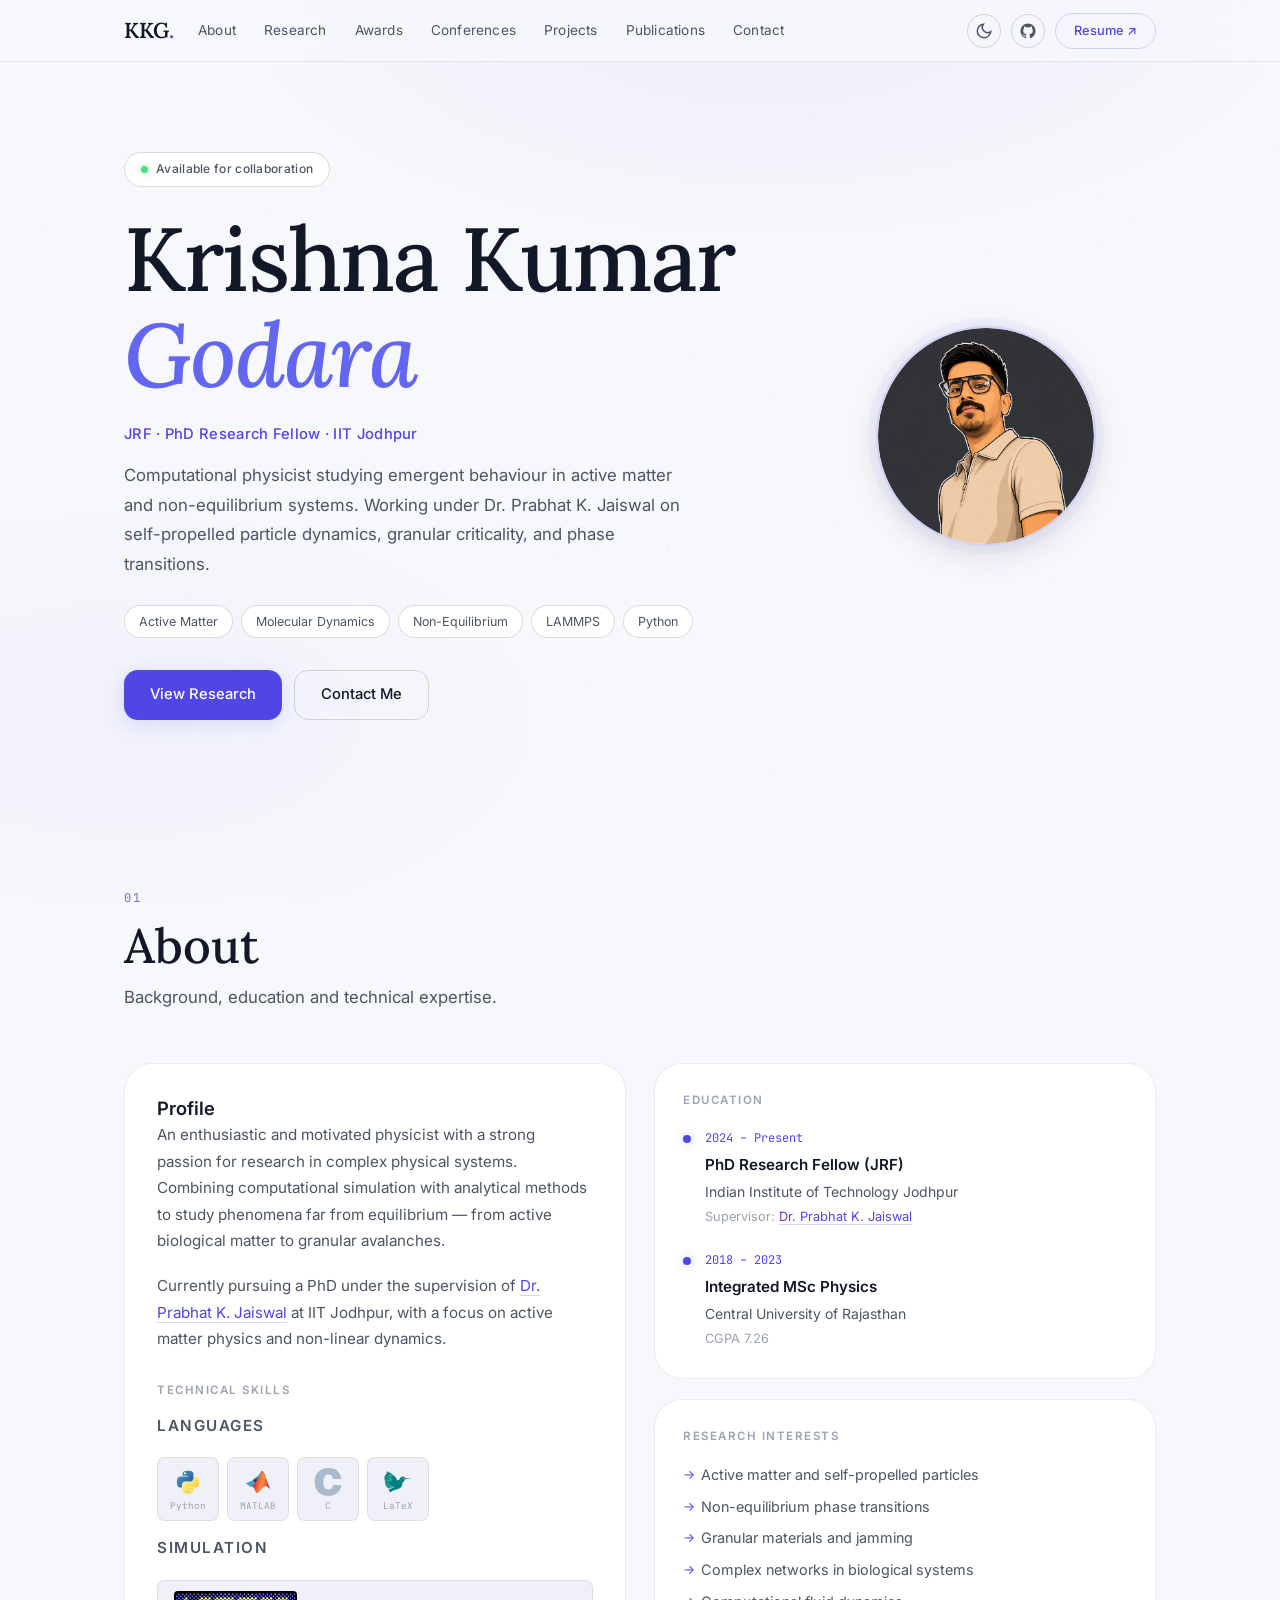
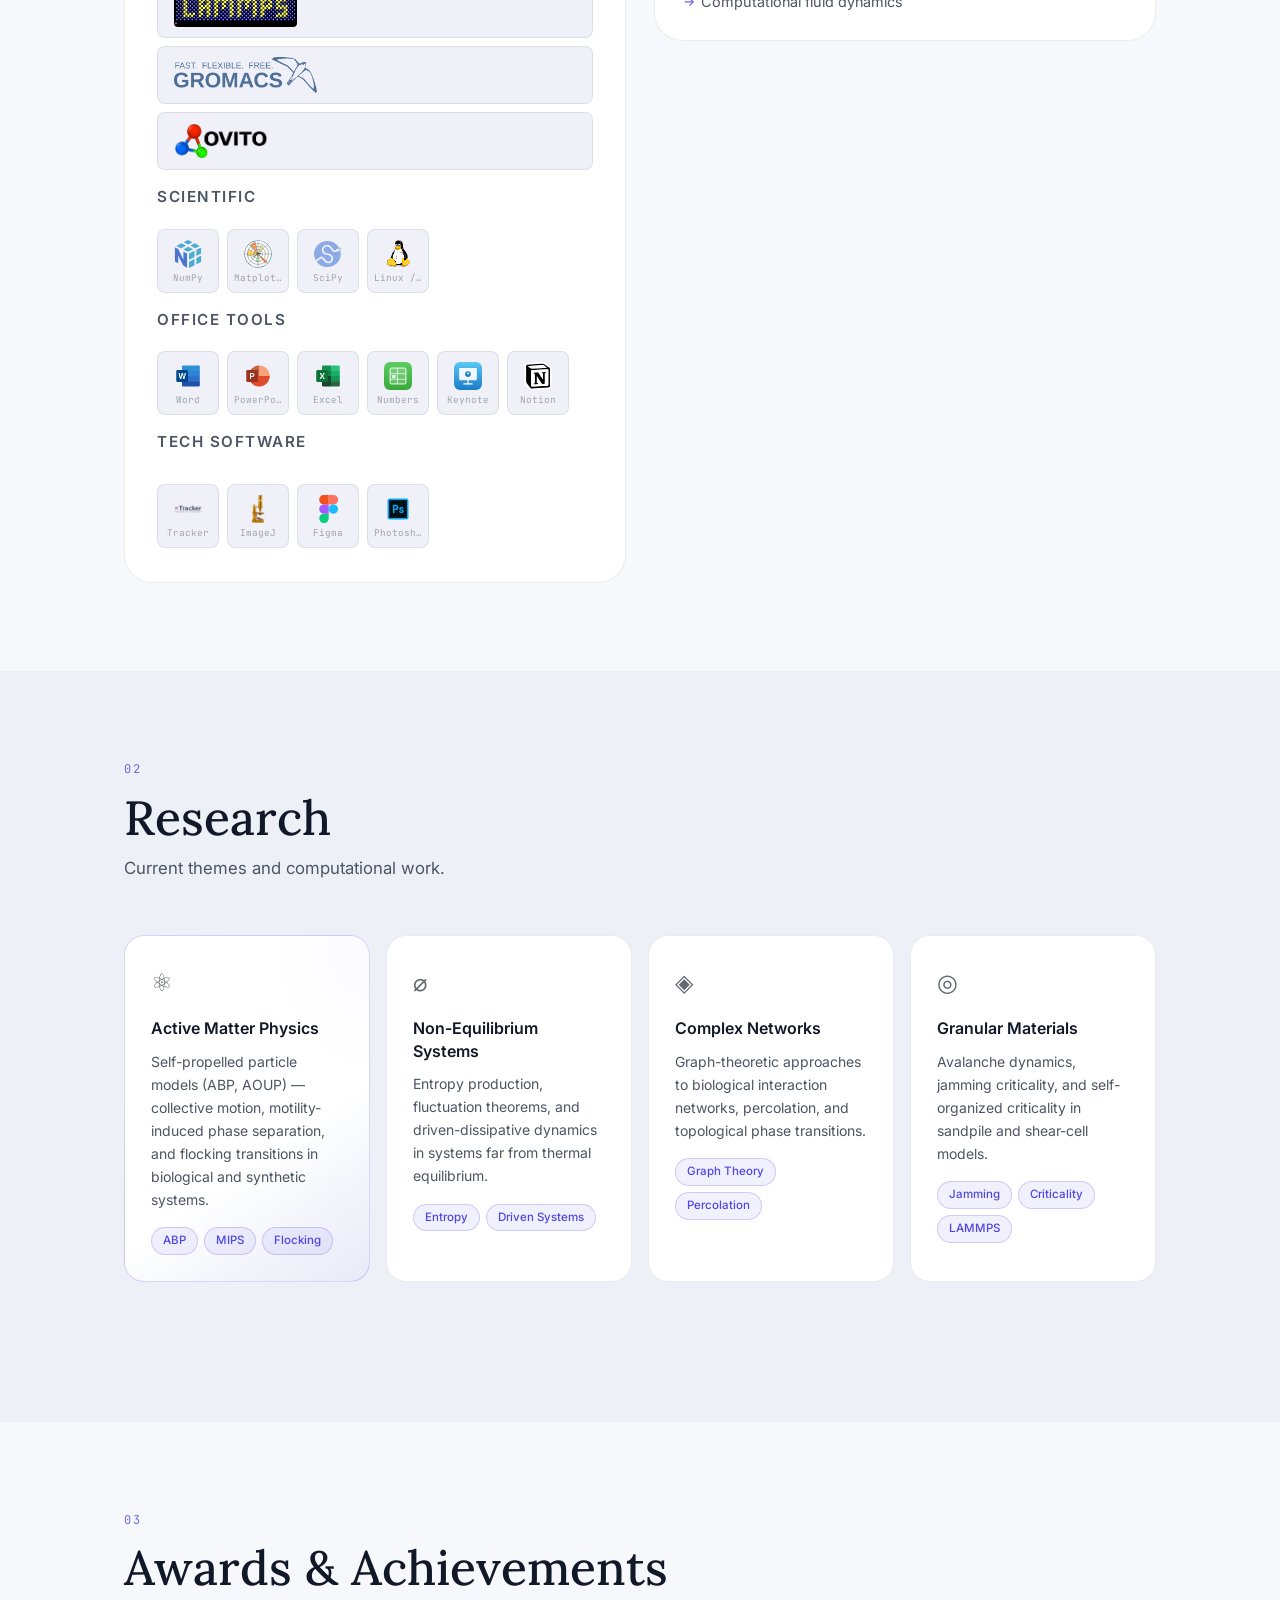
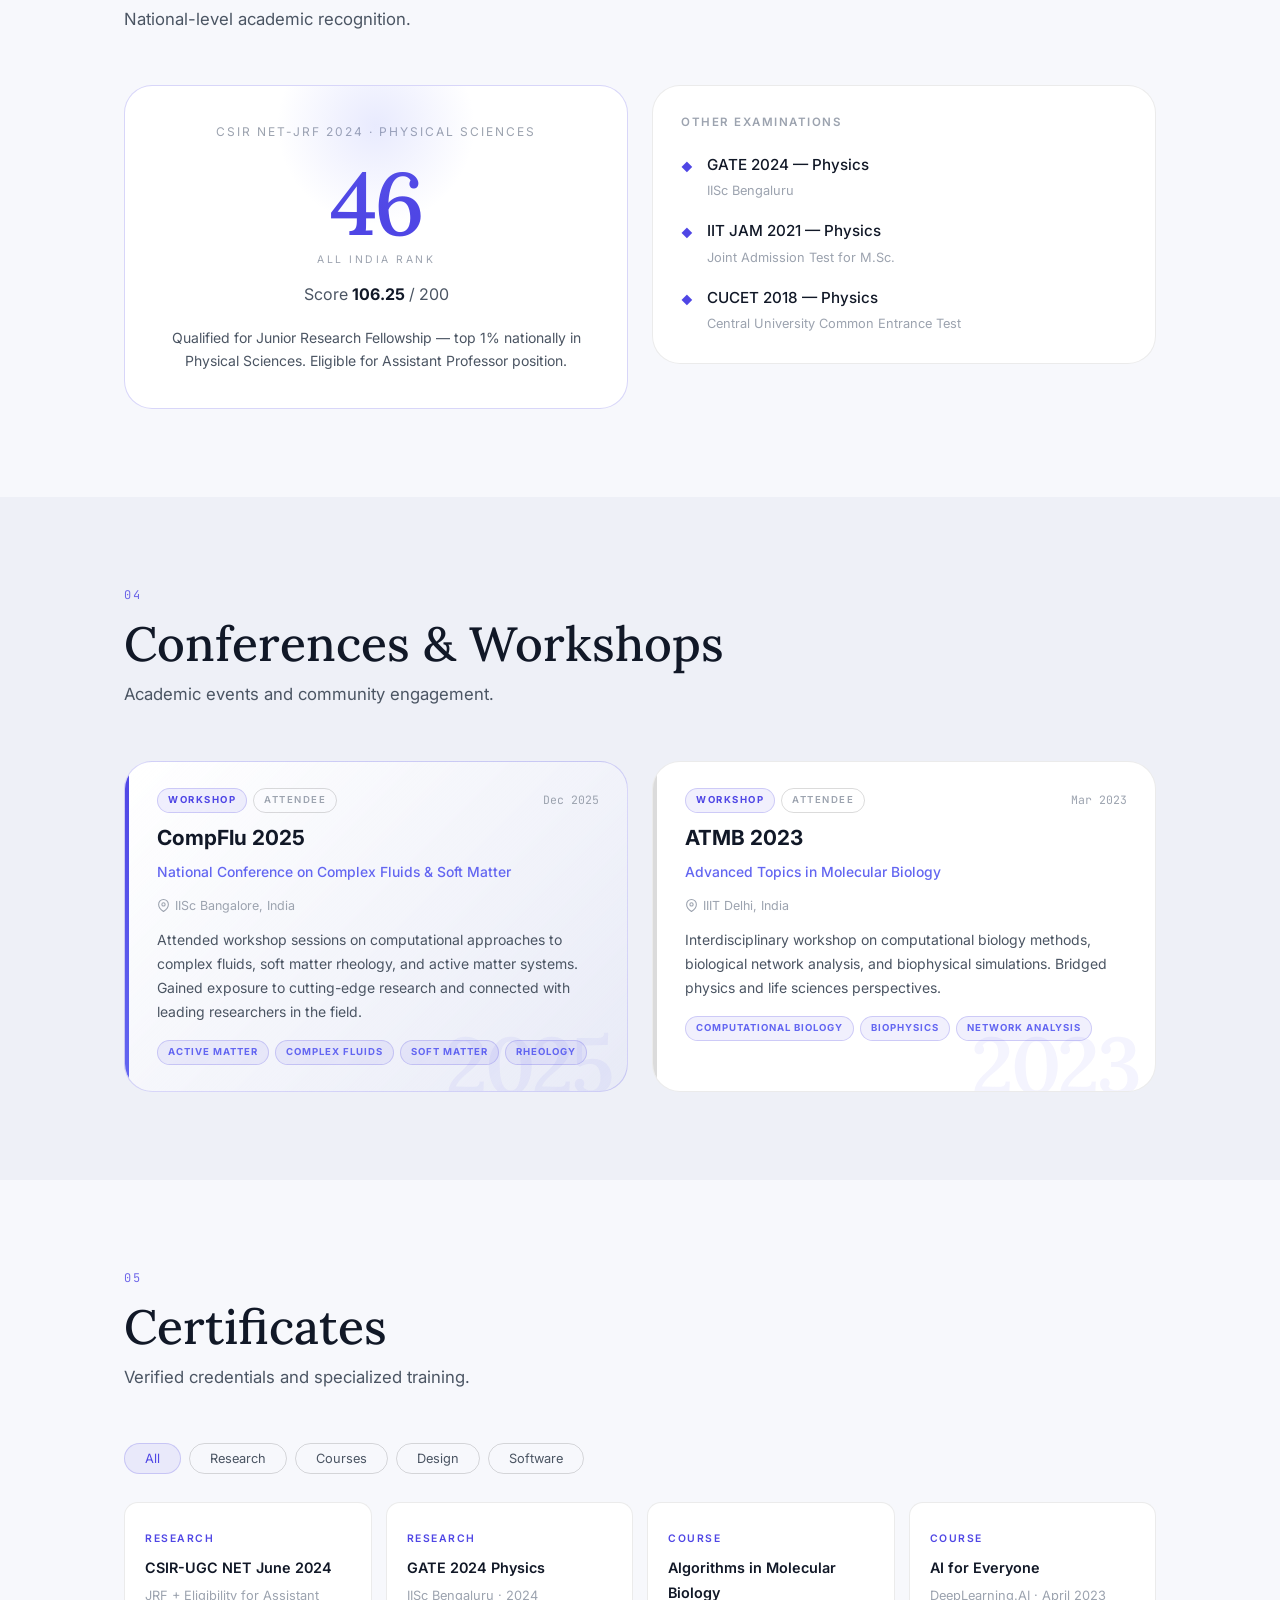
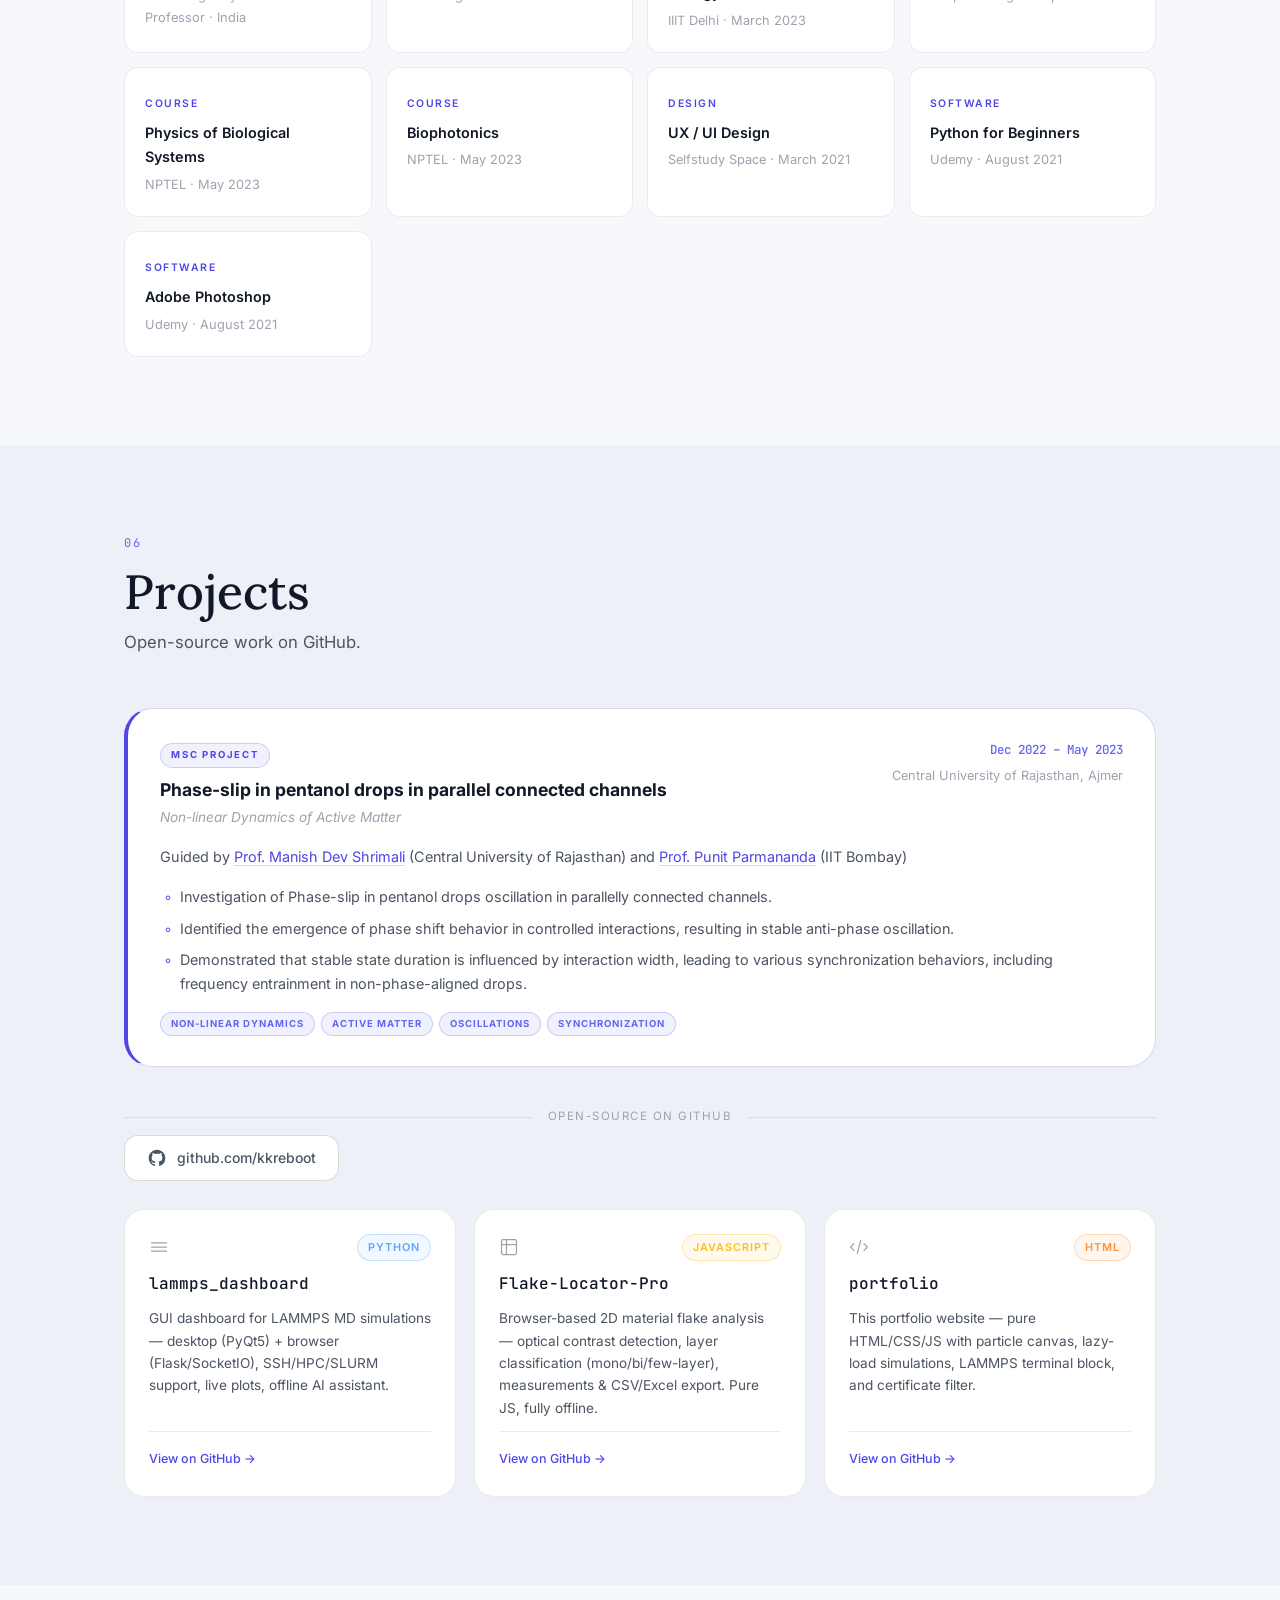
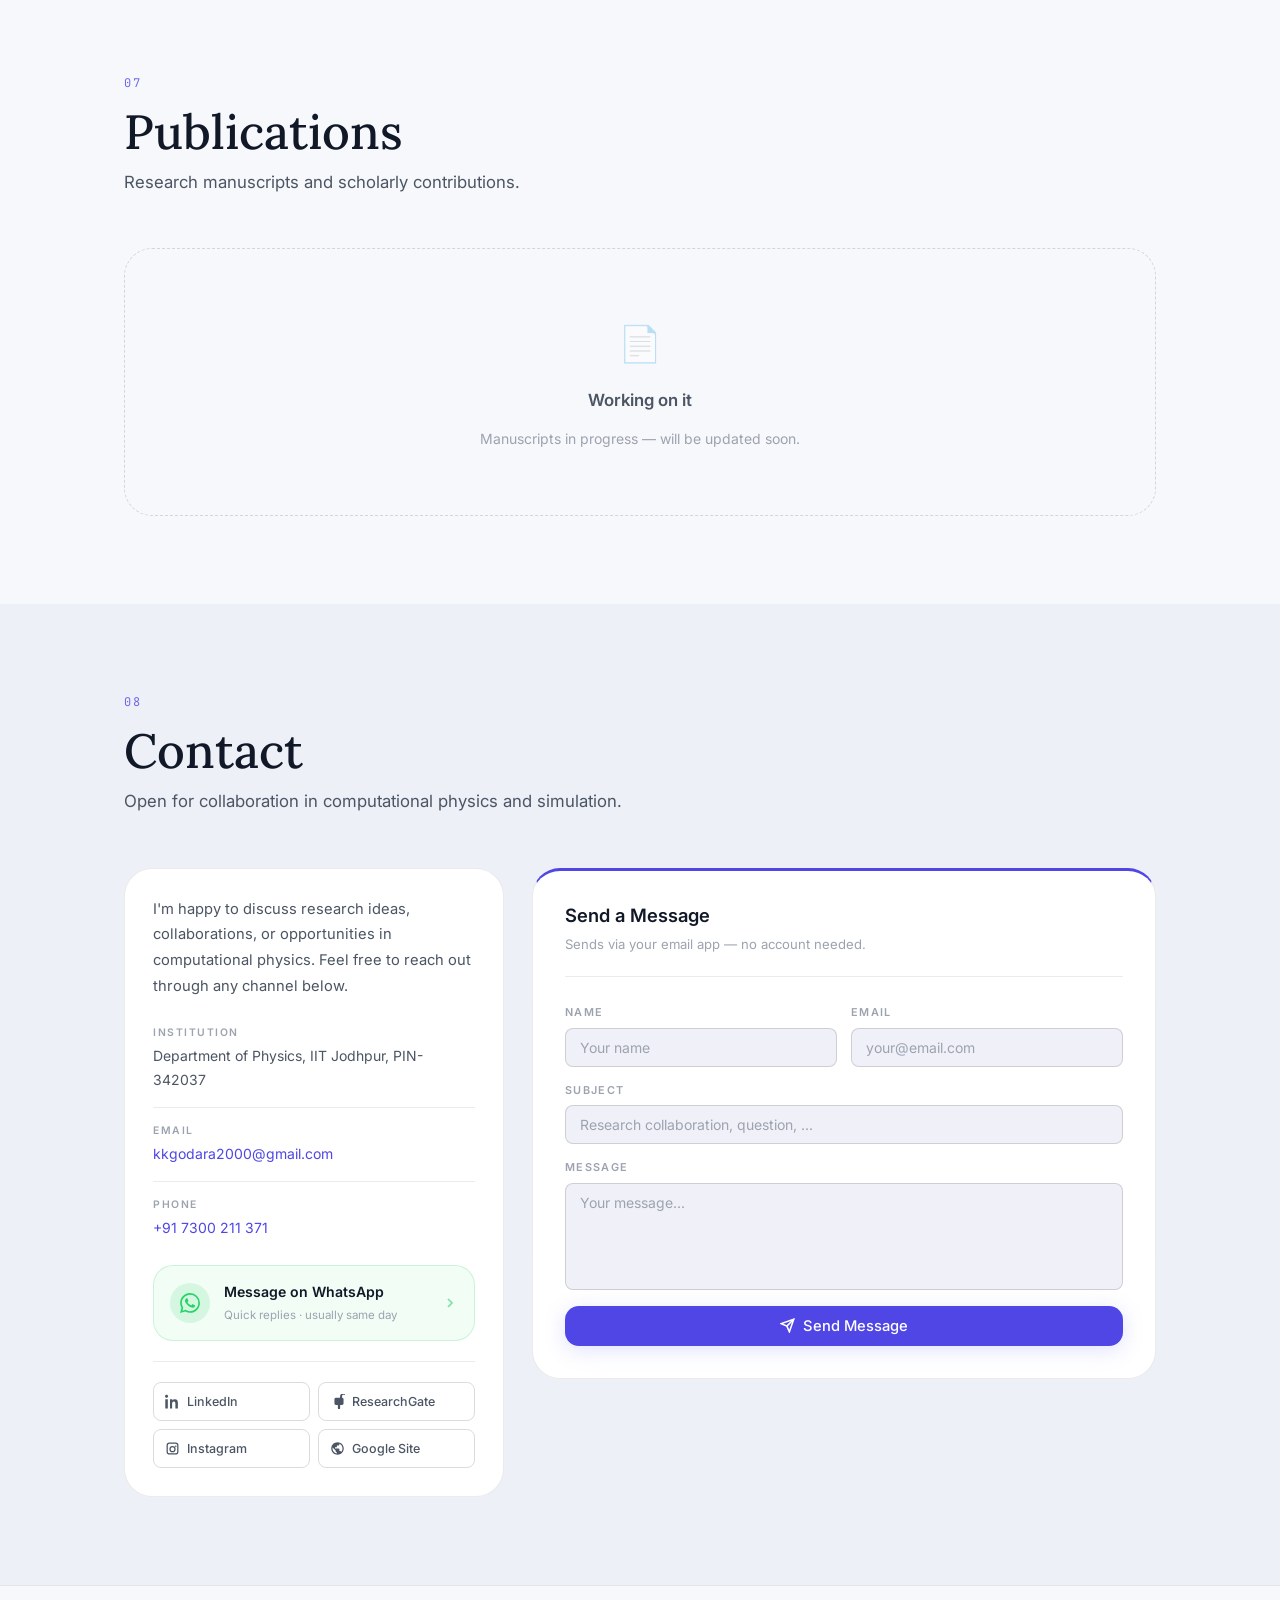
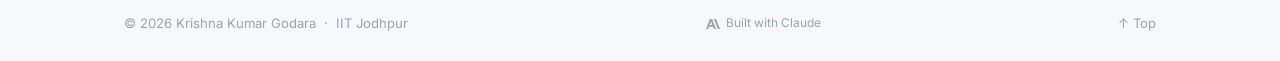
==== index.html @ ceceeb75 "send message issue solved Co-Authored-By: Claude <claude@users.noreply.github.com>" ====
<!doctype html>
<html lang="en">
  <head>
    <meta charset="utf-8" />
    <meta name="viewport" content="width=device-width, initial-scale=1" />
    <title>Krishna Kumar Godara — Computational Physics</title>
    <meta name="description" content="JRF PhD Research Fellow at IIT Jodhpur. Active matter, molecular dynamics, and non-equilibrium systems." />

    <!-- Favicon -->
    <link rel="icon" type="image/svg+xml" href="data:image/svg+xml,<svg xmlns='http://www.w3.org/2000/svg' viewBox='0 0 64 64'><rect width='64' height='64' rx='12' fill='%23818cf8'/><text x='50%25' y='54%25' dominant-baseline='middle' text-anchor='middle' font-family='system-ui,sans-serif' font-weight='700' font-size='22' fill='white'>KKG</text></svg>" />

    <!-- Open Graph / Twitter -->
    <meta property="og:type" content="website" />
    <meta property="og:url" content="https://kkreboot.github.io/portfolio/" />
    <meta property="og:title" content="Krishna Kumar Godara — Computational Physics" />
    <meta property="og:description" content="JRF PhD Research Fellow at IIT Jodhpur working on active matter, molecular dynamics, and non-equilibrium systems." />
    <meta property="og:image" content="photo.png" />
    <meta name="twitter:card" content="summary_large_image" />
    <meta name="twitter:title" content="Krishna Kumar Godara — Computational Physics" />
    <meta name="twitter:description" content="JRF PhD Research Fellow at IIT Jodhpur working on active matter, molecular dynamics, and non-equilibrium systems." />
    <meta name="twitter:image" content="photo.png" />

    <link rel="preconnect" href="https://fonts.googleapis.com" />
    <link rel="preconnect" href="https://fonts.gstatic.com" crossorigin />
    <link href="https://fonts.googleapis.com/css2?family=Lora:ital,wght@0,400;0,500;0,600;1,400;1,500&family=Inter:wght@300;400;500;600&family=JetBrains+Mono:wght@400;500&display=swap" rel="stylesheet" />
    <link rel="stylesheet" href="styles.css" />
  </head>
  <body>
    <!-- Reading progress bar -->
    <div class="progress-bar" id="progress-bar" aria-hidden="true"></div>

    <!-- Particle canvas -->
    <canvas id="bg-canvas" aria-hidden="true"></canvas>

    <!-- Navigation -->
    <header class="nav" id="top">
      <div class="container nav-inner">
        <a href="#top" class="brand">KKG<span>.</span></a>
        <nav class="nav-links" id="nav-links" aria-label="Primary">
          <a href="#about">About</a>
          <a href="#research">Research</a>
          <a href="#awards">Awards</a>
          <a href="#conferences">Conferences</a>
          <a href="#projects">Projects</a>
          <a href="#publications">Publications</a>
          <a href="#contact">Contact</a>
        </nav>
        <div class="nav-actions">
          <button class="theme-toggle" id="theme-toggle" aria-label="Toggle dark/light mode" title="Toggle theme">
            <svg class="icon-sun" width="18" height="18" viewBox="0 0 24 24" fill="none" stroke="currentColor" stroke-width="2" aria-hidden="true"><circle cx="12" cy="12" r="5"/><line x1="12" y1="1" x2="12" y2="3"/><line x1="12" y1="21" x2="12" y2="23"/><line x1="4.22" y1="4.22" x2="5.64" y2="5.64"/><line x1="18.36" y1="18.36" x2="19.78" y2="19.78"/><line x1="1" y1="12" x2="3" y2="12"/><line x1="21" y1="12" x2="23" y2="12"/><line x1="4.22" y1="19.78" x2="5.64" y2="18.36"/><line x1="18.36" y1="5.64" x2="19.78" y2="4.22"/></svg>
            <svg class="icon-moon" width="18" height="18" viewBox="0 0 24 24" fill="none" stroke="currentColor" stroke-width="2" aria-hidden="true"><path d="M21 12.79A9 9 0 1 1 11.21 3 7 7 0 0 0 21 12.79z"/></svg>
          </button>
          <a href="https://github.com/kkreboot" target="_blank" rel="noopener" class="nav-github" aria-label="GitHub profile">
            <svg width="18" height="18" viewBox="0 0 24 24" fill="currentColor" aria-hidden="true"><path d="M12 2C6.477 2 2 6.484 2 12.017c0 4.425 2.865 8.18 6.839 9.504.5.092.682-.217.682-.483 0-.237-.008-.868-.013-1.703-2.782.605-3.369-1.343-3.369-1.343-.454-1.158-1.11-1.466-1.11-1.466-.908-.62.069-.608.069-.608 1.003.07 1.531 1.032 1.531 1.032.892 1.53 2.341 1.088 2.91.832.092-.647.35-1.088.636-1.338-2.22-.253-4.555-1.113-4.555-4.951 0-1.093.39-1.988 1.029-2.688-.103-.253-.446-1.272.098-2.65 0 0 .84-.27 2.75 1.026A9.564 9.564 0 0112 6.844c.85.004 1.705.115 2.504.337 1.909-1.296 2.747-1.027 2.747-1.027.546 1.379.202 2.398.1 2.651.64.7 1.028 1.595 1.028 2.688 0 3.848-2.339 4.695-4.566 4.943.359.309.678.92.678 1.855 0 1.338-.012 2.419-.012 2.747 0 .268.18.58.688.482A10.019 10.019 0 0022 12.017C22 6.484 17.522 2 12 2z"/></svg>
          </a>
          <a href="Resume_v2_1.pdf" target="_blank" rel="noopener" class="nav-cta">Resume ↗</a>
          <button class="hamburger" id="hamburger" aria-label="Toggle menu" aria-expanded="false" aria-controls="nav-links">
            <span></span><span></span><span></span>
          </button>
        </div>
      </div>
    </header>

    <main>
      <!-- Hero -->
      <section class="hero" id="hero">
        <div class="container hero-inner">
          <div class="hero-text">
            <div class="hero-badge">
              <span class="badge-dot"></span>
              Available for collaboration
            </div>
            <h1>
              Krishna Kumar<br />
              <em>Godara</em>
            </h1>
            <p class="hero-role">JRF · PhD Research Fellow · IIT Jodhpur</p>
            <p class="hero-bio">
              Computational physicist studying emergent behaviour in active matter and non-equilibrium systems. Working under Dr. Prabhat K. Jaiswal on self-propelled particle dynamics, granular criticality, and phase transitions.
            </p>
            <div class="hero-tags">
              <span>Active Matter</span>
              <span>Molecular Dynamics</span>
              <span>Non-Equilibrium</span>
              <span>LAMMPS</span>
              <span>Python</span>
            </div>
            <div class="hero-actions">
              <a href="#research" class="btn btn-primary">View Research</a>
              <a href="#contact" class="btn btn-outline">Contact Me</a>
            </div>
          </div>
          <div class="hero-photo-wrap">
            <div class="photo-frame">
              <img src="photo.png" alt="Krishna Kumar Godara" class="hero-photo" />
            </div>
          </div>
        </div>
      </section>

      <!-- About -->
      <section class="section" id="about">
        <div class="container">
          <div class="section-head" data-reveal>
            <p class="section-num">01</p>
            <h2>About</h2>
            <p class="section-sub">Background, education and technical expertise.</p>
          </div>

          <div class="about-grid" data-reveal>
            <div class="about-bio">
              <h3>Profile</h3>
              <p>An enthusiastic and motivated physicist with a strong passion for research in complex physical systems. Combining computational simulation with analytical methods to study phenomena far from equilibrium — from active biological matter to granular avalanches.</p>
              <p>Currently pursuing a PhD under the supervision of <a href="https://sites.google.com/site/prabhatjaiswal/" target="_blank" rel="noopener noreferrer" class="inline-link">Dr. Prabhat K. Jaiswal</a> at IIT Jodhpur, with a focus on active matter physics and non-linear dynamics.</p>

              <div class="skills-block">
                <h4>Technical Skills</h4>

                <p class="ski-group-label">Languages</p>
                <div class="ski-grid">
                  <div class="ski-item">
                    <div class="ski-icon"><img src="logos/python.svg" alt="Python" loading="lazy"></div>
                    <span>Python</span>
                  </div>
                  <div class="ski-item">
                    <div class="ski-icon"><img src="logos/matlab.svg" alt="MATLAB" loading="lazy"></div>
                    <span>MATLAB</span>
                  </div>
                  <div class="ski-item">
                    <div class="ski-icon"><img src="logos/c.svg" alt="C" loading="lazy"></div>
                    <span>C</span>
                  </div>
                  <div class="ski-item">
                    <div class="ski-icon"><img src="logos/latex.svg" alt="LaTeX" loading="lazy"></div>
                    <span>LaTeX</span>
                  </div>
                </div>

                <p class="ski-group-label">Simulation</p>
                <div class="ski-grid ski-grid--wide">
                  <div class="ski-item ski-item--wide">
                    <div class="ski-icon"><img src="logos/lammps.png" alt="LAMMPS" loading="lazy"></div>
                    <span>LAMMPS</span>
                  </div>
                  <div class="ski-item ski-item--wide">
                    <div class="ski-icon"><img src="logos/gromacs.png" alt="GROMACS" loading="lazy"></div>
                    <span>GROMACS</span>
                  </div>
                  <div class="ski-item ski-item--wide">
                    <div class="ski-icon"><img src="logos/ovito.png" alt="OVITO" loading="lazy"></div>
                    <span>OVITO</span>
                  </div>
                </div>

                <p class="ski-group-label">Scientific</p>
                <div class="ski-grid">
                  <div class="ski-item">
                    <div class="ski-icon"><img src="logos/numpy.svg" alt="NumPy" loading="lazy"></div>
                    <span>NumPy</span>
                  </div>
                  <div class="ski-item">
                    <div class="ski-icon"><img src="logos/matplotlib.svg" alt="Matplotlib" loading="lazy"></div>
                    <span>Matplotlib</span>
                  </div>
                  <div class="ski-item">
                    <div class="ski-icon"><img src="logos/scipy.svg" alt="SciPy" loading="lazy"></div>
                    <span>SciPy</span>
                  </div>
                  <div class="ski-item">
                    <div class="ski-icon"><img src="logos/linux.svg" alt="Linux" loading="lazy"></div>
                    <span>Linux / HPC</span>
                  </div>
                </div>

                <p class="ski-group-label">Office Tools</p>
                <div class="ski-grid">
                  <div class="ski-item">
                    <div class="ski-icon"><img src="logos/msword.png" alt="MS Word" loading="lazy"></div>
                    <span>Word</span>
                  </div>
                  <div class="ski-item">
                    <div class="ski-icon"><img src="logos/msppt.png" alt="PowerPoint" loading="lazy"></div>
                    <span>PowerPoint</span>
                  </div>
                  <div class="ski-item">
                    <div class="ski-icon"><img src="logos/msexcel.png" alt="MS Excel" loading="lazy"></div>
                    <span>Excel</span>
                  </div>
                  <div class="ski-item">
                    <div class="ski-icon"><img src="logos/numbers.svg" alt="Numbers" loading="lazy"></div>
                    <span>Numbers</span>
                  </div>
                  <div class="ski-item">
                    <div class="ski-icon"><img src="logos/keynote.svg" alt="Keynote" loading="lazy"></div>
                    <span>Keynote</span>
                  </div>
                  <div class="ski-item">
                    <div class="ski-icon"><img src="logos/notion.svg" alt="Notion" loading="lazy"></div>
                    <span>Notion</span>
                  </div>
                </div>

                <p class="ski-group-label">Tech Software</p>
                <div class="ski-grid">
                  <div class="ski-item">
                    <div class="ski-icon"><img src="logos/tracker.png" alt="Tracker" loading="lazy"></div>
                    <span>Tracker</span>
                  </div>
                  <div class="ski-item">
                    <div class="ski-icon"><img src="logos/imagej.png" alt="ImageJ" loading="lazy"></div>
                    <span>ImageJ</span>
                  </div>
                  <div class="ski-item">
                    <div class="ski-icon"><img src="logos/figma.svg" alt="Figma" loading="lazy"></div>
                    <span>Figma</span>
                  </div>
                  <div class="ski-item">
                    <div class="ski-icon"><img src="logos/photoshop.png" alt="Photoshop" loading="lazy"></div>
                    <span>Photoshop</span>
                  </div>
                </div>
              </div>
            </div>

            <div class="about-right">
              <div class="edu-card">
                <h3>Education</h3>
                <div class="edu-list">
                  <div class="edu-item">
                    <div class="edu-dot"></div>
                    <div>
                      <p class="edu-year">2024 – Present</p>
                      <p class="edu-degree">PhD Research Fellow (JRF)</p>
                      <p class="edu-inst">Indian Institute of Technology Jodhpur</p>
                      <p class="edu-detail">Supervisor: <a href="https://sites.google.com/site/prabhatjaiswal/" target="_blank" rel="noopener noreferrer" class="inline-link">Dr. Prabhat K. Jaiswal</a></p>
                    </div>
                  </div>
                  <div class="edu-item">
                    <div class="edu-dot"></div>
                    <div>
                      <p class="edu-year">2018 – 2023</p>
                      <p class="edu-degree">Integrated MSc Physics</p>
                      <p class="edu-inst">Central University of Rajasthan</p>
                      <p class="edu-detail">CGPA 7.26</p>
                    </div>
                  </div>
                </div>
              </div>

              <div class="interests-card">
                <h3>Research Interests</h3>
                <ul class="interest-list">
                  <li>Active matter and self-propelled particles</li>
                  <li>Non-equilibrium phase transitions</li>
                  <li>Granular materials and jamming</li>
                  <li>Complex networks in biological systems</li>
                  <li>Computational fluid dynamics</li>
                </ul>
              </div>
            </div>
          </div>
        </div>
      </section>

      <!-- Research -->
      <section class="section section-alt" id="research">
        <div class="container">
          <div class="section-head" data-reveal>
            <p class="section-num">02</p>
            <h2>Research</h2>
            <p class="section-sub">Current themes and computational work.</p>
          </div>

          <div class="research-cards" data-reveal data-stagger>
            <div class="r-card r-card--featured">
              <div class="r-card-icon">⚛</div>
              <h3>Active Matter Physics</h3>
              <p>Self-propelled particle models (ABP, AOUP) — collective motion, motility-induced phase separation, and flocking transitions in biological and synthetic systems.</p>
              <div class="r-tags"><span>ABP</span><span>MIPS</span><span>Flocking</span></div>
            </div>
            <div class="r-card">
              <div class="r-card-icon">⌀</div>
              <h3>Non-Equilibrium Systems</h3>
              <p>Entropy production, fluctuation theorems, and driven-dissipative dynamics in systems far from thermal equilibrium.</p>
              <div class="r-tags"><span>Entropy</span><span>Driven Systems</span></div>
            </div>
            <div class="r-card">
              <div class="r-card-icon">◈</div>
              <h3>Complex Networks</h3>
              <p>Graph-theoretic approaches to biological interaction networks, percolation, and topological phase transitions.</p>
              <div class="r-tags"><span>Graph Theory</span><span>Percolation</span></div>
            </div>
            <div class="r-card">
              <div class="r-card-icon">◎</div>
              <h3>Granular Materials</h3>
              <p>Avalanche dynamics, jamming criticality, and self-organized criticality in sandpile and shear-cell models.</p>
              <div class="r-tags"><span>Jamming</span><span>Criticality</span><span>LAMMPS</span></div>
            </div>
          </div>

        </div>
      </section>

      <!-- Awards -->
      <section class="section" id="awards">
        <div class="container">
          <div class="section-head" data-reveal>
            <p class="section-num">03</p>
            <h2>Awards &amp; Achievements</h2>
            <p class="section-sub">National-level academic recognition.</p>
          </div>

          <div class="awards-layout" data-reveal>
            <div class="award-hero">
              <div class="award-glow"></div>
              <p class="award-label">CSIR NET-JRF 2024 · Physical Sciences</p>
              <div class="award-rank">
                <span class="rank-num">46</span>
                <span class="rank-sup">ALL INDIA RANK</span>
              </div>
              <p class="award-score">Score <strong>106.25</strong> / 200</p>
              <p class="award-desc">Qualified for Junior Research Fellowship — top 1% nationally in Physical Sciences. Eligible for Assistant Professor position.</p>
            </div>

            <div class="awards-other">
              <h3>Other Examinations</h3>
              <div class="exam-list">
                <div class="exam-item">
                  <div class="exam-icon">◆</div>
                  <div>
                    <p class="exam-name">GATE 2024 — Physics</p>
                    <p class="exam-org">IISc Bengaluru</p>
                  </div>
                </div>
                <div class="exam-item">
                  <div class="exam-icon">◆</div>
                  <div>
                    <p class="exam-name">IIT JAM 2021 — Physics</p>
                    <p class="exam-org">Joint Admission Test for M.Sc.</p>
                  </div>
                </div>
                <div class="exam-item">
                  <div class="exam-icon">◆</div>
                  <div>
                    <p class="exam-name">CUCET 2018 — Physics</p>
                    <p class="exam-org">Central University Common Entrance Test</p>
                  </div>
                </div>
              </div>
            </div>
          </div>
        </div>
      </section>

      <!-- Conferences & Workshops -->
      <section class="section section-alt" id="conferences">
        <div class="container">
          <div class="section-head" data-reveal>
            <p class="section-num">04</p>
            <h2>Conferences &amp; Workshops</h2>
            <p class="section-sub">Academic events and community engagement.</p>
          </div>

          <div class="conf-grid" data-reveal data-stagger>

            <div class="cw-card cw-card--featured">
              <div class="cw-year-bg" aria-hidden="true">2025</div>
              <div class="cw-accent-bar"></div>
              <div class="cw-body">
                <div class="cw-top">
                  <div class="cw-badges">
                    <span class="cw-type-badge">Workshop</span>
                    <span class="cw-role-badge">Attendee</span>
                  </div>
                  <time class="cw-date">Dec 2025</time>
                </div>
                <h3 class="cw-title">CompFlu 2025</h3>
                <p class="cw-subtitle">National Conference on Complex Fluids &amp; Soft Matter</p>
                <p class="cw-loc">
                  <svg width="13" height="13" viewBox="0 0 24 24" fill="none" stroke="currentColor" stroke-width="2" aria-hidden="true"><path d="M21 10c0 7-9 13-9 13S3 17 3 10a9 9 0 0 1 18 0z"/><circle cx="12" cy="10" r="3"/></svg>
                  IISc Bangalore, India
                </p>
                <p class="cw-detail">Attended workshop sessions on computational approaches to complex fluids, soft matter rheology, and active matter systems. Gained exposure to cutting-edge research and connected with leading researchers in the field.</p>
                <div class="cw-tags">
                  <span>Active Matter</span><span>Complex Fluids</span><span>Soft Matter</span><span>Rheology</span>
                </div>
              </div>
            </div>

            <div class="cw-card">
              <div class="cw-year-bg" aria-hidden="true">2023</div>
              <div class="cw-accent-bar"></div>
              <div class="cw-body">
                <div class="cw-top">
                  <div class="cw-badges">
                    <span class="cw-type-badge">Workshop</span>
                    <span class="cw-role-badge">Attendee</span>
                  </div>
                  <time class="cw-date">Mar 2023</time>
                </div>
                <h3 class="cw-title">ATMB 2023</h3>
                <p class="cw-subtitle">Advanced Topics in Molecular Biology</p>
                <p class="cw-loc">
                  <svg width="13" height="13" viewBox="0 0 24 24" fill="none" stroke="currentColor" stroke-width="2" aria-hidden="true"><path d="M21 10c0 7-9 13-9 13S3 17 3 10a9 9 0 0 1 18 0z"/><circle cx="12" cy="10" r="3"/></svg>
                  IIIT Delhi, India
                </p>
                <p class="cw-detail">Interdisciplinary workshop on computational biology methods, biological network analysis, and biophysical simulations. Bridged physics and life sciences perspectives.</p>
                <div class="cw-tags">
                  <span>Computational Biology</span><span>Biophysics</span><span>Network Analysis</span>
                </div>
              </div>
            </div>

          </div>
        </div>
      </section>

      <!-- Certificates -->
      <section class="section" id="certificates">
        <div class="container">
          <div class="section-head" data-reveal>
            <p class="section-num">05</p>
            <h2>Certificates</h2>
            <p class="section-sub">Verified credentials and specialized training.</p>
          </div>

          <div class="cert-filters" data-reveal role="tablist">
            <button class="cf active" data-filter="all">All</button>
            <button class="cf" data-filter="research">Research</button>
            <button class="cf" data-filter="courses">Courses</button>
            <button class="cf" data-filter="design">Design</button>
            <button class="cf" data-filter="software">Software</button>
          </div>

          <div class="cert-grid" data-reveal id="cert-grid">
            <article class="cert-card" data-cat="research">
              <span class="cert-cat">Research</span>
              <h4>CSIR-UGC NET June 2024</h4>
              <p>JRF + Eligibility for Assistant Professor · India</p>
            </article>
            <article class="cert-card" data-cat="research">
              <span class="cert-cat">Research</span>
              <h4>GATE 2024 Physics</h4>
              <p>IISc Bengaluru · 2024</p>
            </article>
            <article class="cert-card" data-cat="courses">
              <span class="cert-cat">Course</span>
              <h4>Algorithms in Molecular Biology</h4>
              <p>IIIT Delhi · March 2023</p>
            </article>
            <article class="cert-card" data-cat="courses">
              <span class="cert-cat">Course</span>
              <h4>AI for Everyone</h4>
              <p>DeepLearning.AI · April 2023</p>
            </article>
            <article class="cert-card" data-cat="courses">
              <span class="cert-cat">Course</span>
              <h4>Physics of Biological Systems</h4>
              <p>NPTEL · May 2023</p>
            </article>
            <article class="cert-card" data-cat="courses">
              <span class="cert-cat">Course</span>
              <h4>Biophotonics</h4>
              <p>NPTEL · May 2023</p>
            </article>
            <article class="cert-card" data-cat="design">
              <span class="cert-cat">Design</span>
              <h4>UX / UI Design</h4>
              <p>Selfstudy Space · March 2021</p>
            </article>
            <article class="cert-card" data-cat="software">
              <span class="cert-cat">Software</span>
              <h4>Python for Beginners</h4>
              <p>Udemy · August 2021</p>
            </article>
            <article class="cert-card" data-cat="software">
              <span class="cert-cat">Software</span>
              <h4>Adobe Photoshop</h4>
              <p>Udemy · August 2021</p>
            </article>
          </div>
        </div>
      </section>

      <!-- GitHub Projects -->
      <section class="section section-alt" id="projects">
        <div class="container">
          <div class="section-head" data-reveal>
            <p class="section-num">06</p>
            <h2>Projects</h2>
            <p class="section-sub">Open-source work on GitHub.</p>
          </div>

          <div class="msc-project-card" data-reveal>
            <div class="msc-header">
              <div>
                <span class="msc-label">MSc Project</span>
                <h3 class="msc-title">Phase-slip in pentanol drops in parallel connected channels</h3>
                <p class="msc-field">Non-linear Dynamics of Active Matter</p>
              </div>
              <div class="msc-meta">
                <span class="msc-date">Dec 2022 – May 2023</span>
                <span class="msc-inst">Central University of Rajasthan, Ajmer</span>
              </div>
            </div>
            <p class="msc-advisors">
              Guided by
              <a href="https://manishshrimali.com/" target="_blank" rel="noopener noreferrer" class="inline-link">Prof. Manish Dev Shrimali</a>
              (Central University of Rajasthan) and
              <a href="https://www.phy.iitb.ac.in/en/employee-profile/punit-parmananda" target="_blank" rel="noopener noreferrer" class="inline-link">Prof. Punit Parmananda</a>
              (IIT Bombay)
            </p>
            <ul class="msc-points">
              <li>Investigation of Phase-slip in pentanol drops oscillation in parallelly connected channels.</li>
              <li>Identified the emergence of phase shift behavior in controlled interactions, resulting in stable anti-phase oscillation.</li>
              <li>Demonstrated that stable state duration is influenced by interaction width, leading to various synchronization behaviors, including frequency entrainment in non-phase-aligned drops.</li>
            </ul>
            <div class="msc-tags">
              <span>Non-linear Dynamics</span><span>Active Matter</span><span>Oscillations</span><span>Synchronization</span>
            </div>
          </div>

          <div class="projects-divider" data-reveal>
            <span>Open-Source on GitHub</span>
          </div>

          <div class="github-header" data-reveal>
            <a href="https://github.com/kkreboot" target="_blank" rel="noopener noreferrer" class="github-profile-btn">
              <svg width="20" height="20" viewBox="0 0 24 24" fill="currentColor" aria-hidden="true"><path d="M12 2C6.477 2 2 6.484 2 12.017c0 4.425 2.865 8.18 6.839 9.504.5.092.682-.217.682-.483 0-.237-.008-.868-.013-1.703-2.782.605-3.369-1.343-3.369-1.343-.454-1.158-1.11-1.466-1.11-1.466-.908-.62.069-.608.069-.608 1.003.07 1.531 1.032 1.531 1.032.892 1.53 2.341 1.088 2.91.832.092-.647.35-1.088.636-1.338-2.22-.253-4.555-1.113-4.555-4.951 0-1.093.39-1.988 1.029-2.688-.103-.253-.446-1.272.098-2.65 0 0 .84-.27 2.75 1.026A9.564 9.564 0 0112 6.844c.85.004 1.705.115 2.504.337 1.909-1.296 2.747-1.027 2.747-1.027.546 1.379.202 2.398.1 2.651.64.7 1.028 1.595 1.028 2.688 0 3.848-2.339 4.695-4.566 4.943.359.309.678.92.678 1.855 0 1.338-.012 2.419-.012 2.747 0 .268.18.58.688.482A10.019 10.019 0 0022 12.017C22 6.484 17.522 2 12 2z"/></svg>
              github.com/kkreboot
            </a>
          </div>

          <div class="repo-grid" data-reveal data-stagger>
            <a href="https://github.com/kkreboot/lammps_dashboard" target="_blank" rel="noopener noreferrer" class="repo-card">
              <div class="repo-top">
                <svg class="repo-icon" viewBox="0 0 24 24" fill="none" stroke="currentColor" stroke-width="1.5"><path stroke-linecap="round" stroke-linejoin="round" d="M3 7h18M3 12h18M3 17h18"/></svg>
                <span class="repo-lang" data-lang="python">Python</span>
              </div>
              <h3>lammps_dashboard</h3>
              <p>GUI dashboard for LAMMPS MD simulations — desktop (PyQt5) + browser (Flask/SocketIO), SSH/HPC/SLURM support, live plots, offline AI assistant.</p>
              <div class="repo-foot">
                <span class="repo-arrow">View on GitHub →</span>
              </div>
            </a>

            <a href="https://github.com/kkreboot/Flake-Locator-Pro" target="_blank" rel="noopener noreferrer" class="repo-card">
              <div class="repo-top">
                <svg class="repo-icon" viewBox="0 0 24 24" fill="none" stroke="currentColor" stroke-width="1.5"><path stroke-linecap="round" stroke-linejoin="round" d="M9 3H5a2 2 0 00-2 2v4m6-6h10a2 2 0 012 2v4M9 3v18m0 0h10a2 2 0 002-2V9M9 21H5a2 2 0 01-2-2V9m0 0h18"/></svg>
                <span class="repo-lang" data-lang="js">JavaScript</span>
              </div>
              <h3>Flake-Locator-Pro</h3>
              <p>Browser-based 2D material flake analysis — optical contrast detection, layer classification (mono/bi/few-layer), measurements &amp; CSV/Excel export. Pure JS, fully offline.</p>
              <div class="repo-foot">
                <span class="repo-arrow">View on GitHub →</span>
              </div>
            </a>

            <a href="https://github.com/kkreboot/portfolio" target="_blank" rel="noopener noreferrer" class="repo-card">
              <div class="repo-top">
                <svg class="repo-icon" viewBox="0 0 24 24" fill="none" stroke="currentColor" stroke-width="1.5"><path stroke-linecap="round" stroke-linejoin="round" d="M10 20l4-16m4 4l4 4-4 4M6 16l-4-4 4-4"/></svg>
                <span class="repo-lang" data-lang="html">HTML</span>
              </div>
              <h3>portfolio</h3>
              <p>This portfolio website — pure HTML/CSS/JS with particle canvas, lazy-load simulations, LAMMPS terminal block, and certificate filter.</p>
              <div class="repo-foot">
                <span class="repo-arrow">View on GitHub →</span>
              </div>
            </a>
          </div>
        </div>
      </section>


      <!-- Publications -->
      <section class="section" id="publications">
        <div class="container">
          <div class="section-head" data-reveal>
            <p class="section-num">07</p>
            <h2>Publications</h2>
            <p class="section-sub">Research manuscripts and scholarly contributions.</p>
          </div>

          <div class="pub-coming-soon" data-reveal>
            <div class="pub-soon-icon" aria-hidden="true">📄</div>
            <p class="pub-soon-title">Working on it</p>
            <p class="pub-soon-sub">Manuscripts in progress — will be updated soon.</p>
          </div>
        </div>
      </section>

      <!-- Contact -->
      <section class="section section-alt" id="contact">
        <div class="container">
          <div class="section-head" data-reveal>
            <p class="section-num">08</p>
            <h2>Contact</h2>
            <p class="section-sub">Open for collaboration in computational physics and simulation.</p>
          </div>

          <div class="contact-layout" data-reveal>

            <!-- ── Left: info + WhatsApp CTA + social chips ── -->
            <div class="contact-left">
              <p class="contact-intro">
                I'm happy to discuss research ideas, collaborations, or opportunities in computational physics. Feel free to reach out through any channel below.
              </p>

              <div class="contact-items">
                <div class="contact-row">
                  <span class="c-label">Institution</span>
                  <span class="c-val">Department of Physics, IIT Jodhpur, PIN-342037</span>
                </div>
                <div class="contact-row">
                  <span class="c-label">Email</span>
                  <a href="mailto:kkgodara2000@gmail.com" class="c-link">kkgodara2000@gmail.com</a>
                </div>
                <div class="contact-row">
                  <span class="c-label">Phone</span>
                  <a href="tel:+917300211371" class="c-link">+91 7300 211 371</a>
                </div>
              </div>

              <!-- Prominent WhatsApp CTA -->
              <a href="https://wa.me/917300211371" target="_blank" rel="noopener noreferrer" class="wa-cta">
                <div class="wa-cta-icon">
                  <svg width="20" height="20" viewBox="0 0 24 24" fill="currentColor" aria-hidden="true"><path d="M17.472 14.382c-.297-.149-1.758-.867-2.03-.967-.273-.099-.471-.148-.67.15-.197.297-.767.966-.94 1.164-.173.199-.347.223-.644.075-.297-.15-1.255-.463-2.39-1.475-.883-.788-1.48-1.761-1.653-2.059-.173-.297-.018-.458.13-.606.134-.133.298-.347.446-.52.149-.174.198-.298.298-.497.099-.198.05-.371-.025-.52-.075-.149-.669-1.612-.916-2.207-.242-.579-.487-.5-.669-.51-.173-.008-.371-.01-.57-.01-.198 0-.52.074-.792.372-.272.297-1.04 1.016-1.04 2.479 0 1.462 1.065 2.875 1.213 3.074.149.198 2.096 3.2 5.077 4.487.709.306 1.262.489 1.694.625.712.227 1.36.195 1.871.118.571-.085 1.758-.719 2.006-1.413.248-.694.248-1.289.173-1.413-.074-.124-.272-.198-.57-.347m-5.421 7.403h-.004a9.87 9.87 0 01-5.031-1.378l-.361-.214-3.741.982.998-3.648-.235-.374a9.86 9.86 0 01-1.51-5.26c.001-5.45 4.436-9.884 9.888-9.884 2.64 0 5.122 1.03 6.988 2.898a9.825 9.825 0 012.893 6.994c-.003 5.45-4.437 9.884-9.885 9.884m8.413-18.297A11.815 11.815 0 0012.05 0C5.495 0 .16 5.335.157 11.892c0 2.096.547 4.142 1.588 5.945L.057 24l6.305-1.654a11.882 11.882 0 005.683 1.448h.005c6.554 0 11.89-5.335 11.893-11.893a11.821 11.821 0 00-3.48-8.413z"/></svg>
                </div>
                <div class="wa-cta-body">
                  <span class="wa-cta-title">Message on WhatsApp</span>
                  <span class="wa-cta-sub">Quick replies · usually same day</span>
                </div>
                <svg class="wa-cta-chevron" width="16" height="16" viewBox="0 0 24 24" fill="none" stroke="currentColor" stroke-width="2.5" aria-hidden="true"><polyline points="9 18 15 12 9 6"/></svg>
              </a>

              <!-- Social chips 2×2 grid -->
              <div class="social-grid">
                <a href="https://www.linkedin.com/in/kkgodara2000/" target="_blank" rel="noopener noreferrer" class="soc-chip">
                  <svg width="15" height="15" viewBox="0 0 24 24" fill="currentColor" aria-hidden="true"><path d="M4.98 3.5C4.98 4.88 3.86 6 2.5 6S0 4.88 0 3.5 1.12 1 2.5 1 4.98 2.12 4.98 3.5zM0.5 8.5h4V23h-4V8.5zM8 8.5h3.8v2h0.1c.5-1 1.8-2.1 3.8-2.1 4.1 0 4.9 2.7 4.9 6.2V23h-4v-7.3c0-1.7 0-3.9-2.4-3.9s-2.8 1.9-2.8 3.8V23H8V8.5z"/></svg>
                  LinkedIn
                </a>
                <a href="https://www.researchgate.net/profile/Krishna-Godara" target="_blank" rel="noopener noreferrer" class="soc-chip">
                  <svg width="15" height="15" viewBox="0 0 24 24" fill="currentColor" aria-hidden="true"><path d="M19.586 0c-.818 0-1.508.19-2.073.565-.563.377-.97.936-1.213 1.68a12.108 12.108 0 0 0-.198 2.284c-.01.53-.01 1.047.012 1.554h-6.64a2.37 2.37 0 0 0-2.37 2.37v6.614a2.37 2.37 0 0 0 2.37 2.37h3.07v5.123a1.842 1.842 0 0 0 3.684 0V17.437h3.07a2.37 2.37 0 0 0 2.37-2.37V8.453a2.37 2.37 0 0 0-2.37-2.37h-.04c.022-.506.022-1.023.012-1.554a10.09 10.09 0 0 1 .128-1.68c.123-.546.37-.963.73-1.248.358-.285.838-.427 1.436-.427.407 0 .84.068 1.306.205.464.136.87.326 1.215.568l.41-1.18a5.667 5.667 0 0 0-1.46-.695A5.9 5.9 0 0 0 19.586 0z"/></svg>
                  ResearchGate
                </a>
                <a href="https://www.instagram.com/kk_godara_/" target="_blank" rel="noopener noreferrer" class="soc-chip">
                  <svg width="15" height="15" viewBox="0 0 24 24" fill="currentColor" aria-hidden="true"><path d="M7 2.5h10A4.5 4.5 0 0 1 21.5 7v10A4.5 4.5 0 0 1 17 21.5H7A4.5 4.5 0 0 1 2.5 17V7A4.5 4.5 0 0 1 7 2.5zm0 2A2.5 2.5 0 0 0 4.5 7v10A2.5 2.5 0 0 0 7 19.5h10a2.5 2.5 0 0 0 2.5-2.5V7A2.5 2.5 0 0 0 17 4.5H7zm5 3.5a5 5 0 1 1 0 10 5 5 0 0 1 0-10zm0 2a3 3 0 1 0 0 6 3 3 0 0 0 0-6zm5.25-2.75a1.25 1.25 0 1 1 0 2.5 1.25 1.25 0 0 1 0-2.5z"/></svg>
                  Instagram
                </a>
                <a href="https://sites.google.com/view/kkgodara" target="_blank" rel="noopener noreferrer" class="soc-chip">
                  <svg width="15" height="15" viewBox="0 0 24 24" fill="currentColor" aria-hidden="true"><path d="M12 2C6.48 2 2 6.48 2 12s4.48 10 10 10 10-4.48 10-10S17.52 2 12 2zm-1 17.93c-3.95-.49-7-3.85-7-7.93 0-.62.08-1.21.21-1.79L9 15v1c0 1.1.9 2 2 2v1.93zm6.9-2.54c-.26-.81-1-1.39-1.9-1.39h-1v-3c0-.55-.45-1-1-1H8v-2h2c.55 0 1-.45 1-1V7h2c1.1 0 2-.9 2-2v-.41c2.93 1.19 5 4.06 5 7.41 0 2.08-.8 3.97-2.1 5.39z"/></svg>
                  Google Site
                </a>
              </div>
            </div>

            <!-- ── Right: redesigned form ── -->
            <div class="contact-right">
              <!-- Contact Form — powered by Formspree (free tier).
                   Sign up at https://formspree.io, create a form, then
                   replace YOUR_FORM_ID in the action URL below. -->
              <div class="contact-form-card">
                <div class="cf-card-head">
                  <h3>Send a Message</h3>
                  <p>Sends via your email app — no account needed.</p>
                </div>
                <form class="contact-form" id="contact-form" action="mailto:kkgodara2000@gmail.com" method="POST" enctype="text/plain" novalidate>
                  <div class="form-row">
                    <div class="form-group">
                      <label for="cf-name">Name</label>
                      <input type="text" id="cf-name" name="name" placeholder="Your name" required autocomplete="name" />
                    </div>
                    <div class="form-group">
                      <label for="cf-email">Email</label>
                      <input type="email" id="cf-email" name="email" placeholder="your@email.com" required autocomplete="email" />
                    </div>
                  </div>
                  <div class="form-group">
                    <label for="cf-subject">Subject</label>
                    <input type="text" id="cf-subject" name="subject" placeholder="Research collaboration, question, ..." />
                  </div>
                  <div class="form-group">
                    <label for="cf-msg">Message</label>
                    <textarea id="cf-msg" name="message" rows="5" placeholder="Your message..." required></textarea>
                  </div>
                  <button type="submit" class="btn btn-primary cf-submit">
                    <svg width="15" height="15" viewBox="0 0 24 24" fill="none" stroke="currentColor" stroke-width="2.5" aria-hidden="true"><line x1="22" y1="2" x2="11" y2="13"/><polygon points="22 2 15 22 11 13 2 9 22 2"/></svg>
                    Send Message
                  </button>
                </form>
                <div class="form-success" id="form-success">
                  <div class="form-success-icon">✓</div>
                  <p class="form-success-msg">Your email app should be opening with the message pre-filled. If nothing opened, email <a href="mailto:kkgodara2000@gmail.com" class="inline-link">kkgodara2000@gmail.com</a> directly.</p>
                </div>
              </div>
            </div>
          </div>
        </div>
      </section>
    </main>

    <!-- Back to top -->
    <button class="back-to-top" id="back-to-top" aria-label="Back to top" title="Back to top">
      <svg width="18" height="18" viewBox="0 0 24 24" fill="none" stroke="currentColor" stroke-width="2.5" aria-hidden="true"><polyline points="18 15 12 9 6 15"/></svg>
    </button>

    <footer class="footer">
      <div class="container footer-inner">
        <p>© 2026 Krishna Kumar Godara &nbsp;·&nbsp; IIT Jodhpur</p>
        <a href="https://claude.ai" target="_blank" rel="noopener noreferrer" class="footer-claude" title="Built with Claude">
          <img src="logos/claude.svg" alt="Claude" class="footer-claude-logo">
          Built with Claude
        </a>
        <a href="#top" class="footer-top">↑ Top</a>
      </div>
    </footer>

    <!-- Toasts -->
    <div class="toast-stack" aria-live="polite"></div>

    <script src="script.js"></script>
  </body>
</html>
---- styles.css ----
/* ─────────────────────────────────────────────────────────
   Design System
   ───────────────────────────────────────────────────────── */
:root {
  /* Background layers */
  --bg:       #08090e;
  --bg-alt:   #0e1019;
  --surface:  #13161f;
  --surface-2:#1a1d28;
  --surface-3:#21253a;

  /* Text */
  --txt:      #eaedf5;
  --txt-2:    #a0a8bc;
  --txt-3:    #5c6480;

  /* Accent — indigo / violet */
  --accent:        #818cf8;
  --accent-light:  #a5b0ff;
  --accent-dim:    rgba(129, 140, 248, 0.12);
  --accent-border: rgba(129, 140, 248, 0.28);

  /* Borders */
  --border:        rgba(255,255,255,0.07);
  --border-2:      rgba(255,255,255,0.12);

  /* Shadows */
  --shadow-sm: 0 2px 10px rgba(0,0,0,.35);
  --shadow:    0 8px 32px rgba(0,0,0,.45);
  --shadow-lg: 0 24px 64px rgba(0,0,0,.55);

  /* Radii */
  --r-sm: 8px;
  --r:    14px;
  --r-lg: 20px;
  --r-xl: 28px;

  /* Layout */
  --wrap: 1080px;
  --nav-h: 62px;

  /* Typography */
  --f-serif: "Lora", Georgia, serif;
  --f-sans:  "Inter", system-ui, sans-serif;
  --f-mono:  "JetBrains Mono", "Fira Code", monospace;
}

/* ─────────────────────────────────────────────────────────
   Reset
   ───────────────────────────────────────────────────────── */
*, *::before, *::after { box-sizing: border-box; margin: 0; padding: 0; }
html { scroll-behavior: smooth; }
body {
  font-family: var(--f-sans);
  font-size: 1rem;
  line-height: 1.72;
  color: var(--txt);
  background: var(--bg);
  min-height: 100vh;
  overflow-x: hidden;
  -webkit-font-smoothing: antialiased;
}
a { color: inherit; text-decoration: none; }
img { display: block; max-width: 100%; }
button { cursor: pointer; font-family: inherit; }

/* Ambient glow */
body::before {
  content: "";
  position: fixed;
  inset: 0;
  background:
    radial-gradient(ellipse 70% 45% at 60% 0%, rgba(129,140,248,.07) 0%, transparent 60%),
    radial-gradient(ellipse 55% 40% at 10% 80%, rgba(99,120,220,.05) 0%, transparent 60%);
  pointer-events: none;
  z-index: 0;
}

/* Particle canvas */
#bg-canvas {
  position: fixed;
  inset: 0;
  z-index: 0;
  pointer-events: none;
  opacity: .55;
}

main, header, footer { position: relative; z-index: 1; }

/* ─────────────────────────────────────────────────────────
   Layout helper
   ───────────────────────────────────────────────────────── */
.container {
  max-width: var(--wrap);
  margin: 0 auto;
  padding: 0 24px;
}

/* ─────────────────────────────────────────────────────────
   Typography scale
   ───────────────────────────────────────────────────────── */
h1 {
  font-family: var(--f-serif);
  font-size: clamp(3.4rem, 7vw, 5.8rem);
  font-weight: 500;
  line-height: 1.08;
  letter-spacing: -.02em;
}
h1 em { font-style: italic; color: var(--accent-light); }

h2 {
  font-family: var(--f-serif);
  font-size: clamp(2rem, 4vw, 3rem);
  font-weight: 500;
  line-height: 1.15;
}

h3 {
  font-size: 1.15rem;
  font-weight: 600;
  line-height: 1.4;
}

h4 { font-size: 1rem; font-weight: 600; }

/* ─────────────────────────────────────────────────────────
   Navigation
   ───────────────────────────────────────────────────────── */
.nav {
  position: sticky;
  top: 0;
  z-index: 200;
  height: var(--nav-h);
  border-bottom: 1px solid var(--border);
  background: rgba(8,9,14,.82);
  backdrop-filter: blur(20px);
  -webkit-backdrop-filter: blur(20px);
}

.nav-inner {
  height: 100%;
  display: flex;
  align-items: center;
  gap: 24px;
  position: relative;
}

.brand {
  font-family: var(--f-serif);
  font-size: 1.35rem;
  font-weight: 600;
  color: var(--txt);
  flex-shrink: 0;
}
.brand span { color: var(--accent); }

.nav-links {
  display: flex;
  gap: 28px;
  flex: 1;
}

.nav-links a {
  font-size: .85rem;
  font-weight: 400;
  color: var(--txt-2);
  letter-spacing: .2px;
  transition: color .2s;
}
.nav-links a:hover { color: var(--txt); }

.nav-cta {
  font-size: .8rem;
  font-weight: 500;
  color: var(--accent);
  border: 1px solid var(--accent-border);
  padding: 6px 18px;
  border-radius: 999px;
  transition: background .2s, border-color .2s;
  flex-shrink: 0;
}
.nav-cta:hover {
  background: var(--accent-dim);
}

/* ─────────────────────────────────────────────────────────
   Buttons
   ───────────────────────────────────────────────────────── */
.btn {
  display: inline-flex;
  align-items: center;
  gap: 8px;
  padding: 11px 26px;
  border-radius: var(--r);
  font-size: .92rem;
  font-weight: 500;
  transition: transform .2s, box-shadow .2s, background .2s, border-color .2s;
  border: none;
}
.btn:hover { transform: translateY(-1px); }

.btn-primary {
  background: var(--accent);
  color: #0d0e1a;
  box-shadow: 0 4px 20px rgba(129,140,248,.25);
}
.btn-primary:hover {
  background: var(--accent-light);
  box-shadow: 0 6px 28px rgba(129,140,248,.4);
}

.btn-outline {
  background: transparent;
  color: var(--txt);
  border: 1px solid var(--border-2);
}
.btn-outline:hover {
  border-color: var(--accent-border);
  color: var(--accent-light);
}

.btn-micro {
  padding: 5px 14px;
  font-size: .72rem;
  font-weight: 500;
  border-radius: 999px;
  background: rgba(255,255,255,.06);
  color: var(--txt-2);
  border: 1px solid var(--border-2);
  transition: background .2s, color .2s;
}
.btn-micro:hover { background: rgba(255,255,255,.1); color: var(--txt); }

/* ─────────────────────────────────────────────────────────
   Hero
   ───────────────────────────────────────────────────────── */
.hero {
  padding: 90px 0 80px;
}

.hero-inner {
  display: grid;
  grid-template-columns: 1fr 340px;
  gap: 60px;
  align-items: center;
}

.hero-badge {
  display: inline-flex;
  align-items: center;
  gap: 8px;
  padding: 6px 16px;
  border-radius: 999px;
  border: 1px solid var(--border-2);
  background: var(--surface);
  font-size: .75rem;
  font-weight: 500;
  color: var(--txt-2);
  margin-bottom: 24px;
  letter-spacing: .3px;
}

.badge-dot {
  width: 7px;
  height: 7px;
  border-radius: 50%;
  background: #4ade80;
  box-shadow: 0 0 6px rgba(74,222,128,.7);
  flex-shrink: 0;
  animation: pulse-dot 2.4s ease-in-out infinite;
}

.hero-role {
  font-size: .92rem;
  color: var(--accent);
  font-weight: 500;
  letter-spacing: .3px;
  margin: 18px 0 14px;
}

.hero-bio {
  font-size: 1.05rem;
  color: var(--txt-2);
  max-width: 560px;
  line-height: 1.75;
  margin-bottom: 26px;
}

.hero-tags {
  display: flex;
  flex-wrap: wrap;
  gap: 8px;
  margin-bottom: 32px;
}

.hero-tags span {
  padding: 5px 14px;
  border-radius: 999px;
  background: var(--surface);
  border: 1px solid var(--border-2);
  font-size: .78rem;
  color: var(--txt-2);
}

.hero-actions { display: flex; gap: 12px; flex-wrap: wrap; }

/* Photo column */
.hero-photo-wrap {
  display: flex;
  flex-direction: column;
  align-items: center;
  gap: 16px;
}

.photo-frame {
  width: 220px;
  height: 220px;
  border-radius: 50%;
  overflow: hidden;
  border: 2px solid var(--accent-border);
  box-shadow: 0 0 0 8px rgba(129,140,248,.06), var(--shadow);
  flex-shrink: 0;
}

.hero-photo {
  width: 100%;
  height: 100%;
  object-fit: cover;
}


/* ─────────────────────────────────────────────────────────
   Stats Bar
   ───────────────────────────────────────────────────────── */
.stats-bar {
  border-top: 1px solid var(--border);
  border-bottom: 1px solid var(--border);
  background: var(--surface);
  padding: 0;
}

.stats-inner {
  display: flex;
  align-items: stretch;
  height: 92px;
}

.stat {
  flex: 1;
  display: flex;
  flex-direction: column;
  align-items: center;
  justify-content: center;
  padding: 0 20px;
  text-align: center;
}

.stat-num {
  font-family: var(--f-serif);
  font-size: 2.1rem;
  font-weight: 500;
  color: var(--accent);
  line-height: 1.1;
}

.stat-lbl {
  font-size: .72rem;
  text-transform: uppercase;
  letter-spacing: 1.5px;
  color: var(--txt-3);
  margin-top: 3px;
}

.stat-sep {
  width: 1px;
  background: var(--border);
  margin: 20px 0;
  flex-shrink: 0;
}

/* ─────────────────────────────────────────────────────────
   Sections
   ───────────────────────────────────────────────────────── */
.section {
  padding: 88px 0;
  position: relative;
  scroll-margin-top: var(--nav-h);
}

.section-alt { background: var(--bg-alt); }

.section-head {
  margin-bottom: 52px;
}

.section-num {
  font-family: var(--f-mono);
  font-size: .75rem;
  color: var(--accent);
  letter-spacing: 1.5px;
  margin-bottom: 10px;
  opacity: .8;
}

.section-sub {
  color: var(--txt-2);
  font-size: 1.05rem;
  max-width: 540px;
  margin-top: 10px;
  line-height: 1.65;
}

/* ─────────────────────────────────────────────────────────
   About
   ───────────────────────────────────────────────────────── */
.about-grid {
  display: grid;
  grid-template-columns: 1fr 1fr;
  gap: 28px;
  align-items: start;
}

.about-bio {
  background: var(--surface);
  border: 1px solid var(--border);
  border-radius: var(--r-xl);
  padding: 32px;
}

.about-bio p {
  color: var(--txt-2);
  font-size: .95rem;
  margin-bottom: 18px;
  line-height: 1.75;
}
.about-bio p:last-of-type { margin-bottom: 28px; }

.skills-block h4 {
  font-size: .72rem;
  text-transform: uppercase;
  letter-spacing: 1.5px;
  color: var(--txt-3);
  margin-bottom: 12px;
}

.skill-tags {
  display: flex;
  flex-wrap: wrap;
  gap: 8px;
}

.skill-tags span {
  padding: 5px 13px;
  border-radius: 999px;
  background: var(--surface-2);
  border: 1px solid var(--border-2);
  font-size: .8rem;
  color: var(--txt-2);
}

/* Skill icon grid */
.ski-group-label {
  font-size: .6rem;
  text-transform: uppercase;
  letter-spacing: 1.5px;
  color: var(--txt-3);
  font-weight: 600;
  margin: 14px 0 8px;
  font-family: var(--f-sans);
}
.ski-group-label:first-of-type { margin-top: 4px; }

.ski-grid {
  display: flex;
  flex-wrap: wrap;
  gap: 8px;
  margin-bottom: 2px;
}

.ski-item {
  display: flex;
  flex-direction: column;
  align-items: center;
  gap: 5px;
  width: 62px;
  padding: 10px 6px 8px;
  border-radius: var(--r-sm);
  border: 1px solid var(--border);
  background: var(--surface-2);
  transition: border-color .2s, transform .2s, box-shadow .2s;
  cursor: default;
}
.ski-item:hover {
  border-color: var(--accent-border);
  transform: translateY(-3px);
  box-shadow: var(--shadow-sm);
}

.ski-icon {
  width: 28px;
  height: 28px;
  display: flex;
  align-items: center;
  justify-content: center;
  flex-shrink: 0;
}
.ski-icon img {
  width: 28px;
  height: 28px;
  object-fit: contain;
  display: block;
}

/* notion.svg is black — invert in dark mode */
html:not(.light) .ski-icon img[alt="Notion"] { filter: invert(1); }

/* Wide variant for logos that include text (GROMACS, LAMMPS, OVITO) */
.ski-grid--wide {
  flex-direction: column;
  gap: 8px;
}
.ski-item--wide {
  width: 100%;
  flex-direction: row;
  align-items: center;
  justify-content: flex-start;
  padding: 10px 16px;
  gap: 0;
}
.ski-item--wide .ski-icon {
  width: auto;
  height: 36px;
  flex-shrink: 0;
}
.ski-item--wide .ski-icon img {
  width: auto;
  height: 36px;
  max-width: 180px;
  object-fit: contain;
}
/* LAMMPS has dark background — keep as-is; add subtle border */
.ski-item--wide .ski-icon img[alt="LAMMPS"] {
  border-radius: 4px;
}
/* GROMACS / OVITO have white bg — in dark mode they need a slight tint */
html:not(.light) .ski-item--wide .ski-icon img[alt="GROMACS"],
html:not(.light) .ski-item--wide .ski-icon img[alt="OVITO"] {
  filter: brightness(0.9) contrast(1.05);
  background: rgba(255,255,255,0.06);
  border-radius: 4px;
}
/* Hide redundant text label for wide items (name is in the logo) */
.ski-item--wide > span { display: none; }

.ski-item > span {
  font-size: .58rem;
  color: var(--txt-3);
  text-align: center;
  line-height: 1.2;
  font-family: var(--f-mono);
  white-space: nowrap;
  overflow: hidden;
  text-overflow: ellipsis;
  max-width: 100%;
}

.about-right { display: grid; gap: 20px; }

.edu-card, .interests-card {
  background: var(--surface);
  border: 1px solid var(--border);
  border-radius: var(--r-xl);
  padding: 28px;
}

.edu-card h3, .interests-card h3 {
  font-size: .72rem;
  text-transform: uppercase;
  letter-spacing: 1.5px;
  color: var(--txt-3);
  margin-bottom: 20px;
  font-family: var(--f-sans);
}

.edu-list { display: grid; gap: 22px; }

.edu-item {
  display: flex;
  gap: 14px;
  align-items: flex-start;
}

.edu-dot {
  width: 8px;
  height: 8px;
  border-radius: 50%;
  background: var(--accent);
  margin-top: 7px;
  flex-shrink: 0;
  box-shadow: 0 0 8px rgba(129,140,248,.5);
}

.edu-year {
  font-size: .75rem;
  color: var(--accent);
  font-family: var(--f-mono);
  margin-bottom: 3px;
}

.edu-degree {
  font-size: .95rem;
  font-weight: 600;
  color: var(--txt);
  margin-bottom: 2px;
}

.edu-inst {
  font-size: .875rem;
  color: var(--txt-2);
  margin-bottom: 2px;
}

.edu-detail {
  font-size: .8rem;
  color: var(--txt-3);
}

.interest-list {
  list-style: none;
  display: grid;
  gap: 10px;
}

.interest-list li {
  font-size: .9rem;
  color: var(--txt-2);
  padding-left: 18px;
  position: relative;
  line-height: 1.5;
}

.interest-list li::before {
  content: "→";
  position: absolute;
  left: 0;
  color: var(--accent);
  font-size: .8rem;
  top: 1px;
}

/* ─────────────────────────────────────────────────────────
   Research Cards
   ───────────────────────────────────────────────────────── */
.research-cards {
  display: grid;
  grid-template-columns: repeat(auto-fit, minmax(230px, 1fr));
  gap: 16px;
  margin-bottom: 52px;
}

.r-card {
  background: var(--surface);
  border: 1px solid var(--border);
  border-radius: var(--r-lg);
  padding: 26px;
  transition: border-color .25s, transform .25s, box-shadow .25s;
  position: relative;
  overflow: hidden;
}

.r-card::before {
  content: "";
  position: absolute;
  inset: 0;
  background: radial-gradient(ellipse 60% 60% at 100% 0%, rgba(129,140,248,.06), transparent 70%);
  pointer-events: none;
  opacity: 0;
  transition: opacity .3s;
}

.r-card:hover {
  border-color: var(--accent-border);
  transform: translateY(-4px);
  box-shadow: var(--shadow);
}
.r-card:hover::before { opacity: 1; }

.r-card--featured {
  border-color: var(--accent-border);
  background: linear-gradient(145deg, var(--surface) 60%, rgba(129,140,248,.05) 100%);
}
.r-card--featured::before { opacity: .6; }

.r-card-icon {
  font-size: 1.5rem;
  margin-bottom: 14px;
  opacity: .65;
}

.r-card h3 { margin-bottom: 10px; font-size: 1rem; }

.r-card p {
  font-size: .875rem;
  color: var(--txt-2);
  line-height: 1.65;
  margin-bottom: 16px;
}

.r-tags {
  display: flex;
  flex-wrap: wrap;
  gap: 6px;
}

.r-tags span {
  padding: 3px 11px;
  border-radius: 999px;
  background: var(--accent-dim);
  border: 1px solid var(--accent-border);
  font-size: .72rem;
  color: var(--accent);
  font-weight: 500;
}


/* ─────────────────────────────────────────────────────────
   Awards
   ───────────────────────────────────────────────────────── */
.awards-layout {
  display: grid;
  grid-template-columns: 1fr 1fr;
  gap: 24px;
  align-items: start;
}

.award-hero {
  background: var(--surface);
  border: 1px solid var(--accent-border);
  border-radius: var(--r-xl);
  padding: 36px;
  text-align: center;
  position: relative;
  overflow: hidden;
}

.award-glow {
  position: absolute;
  top: -60px;
  left: 50%;
  transform: translateX(-50%);
  width: 200px;
  height: 200px;
  background: radial-gradient(circle, rgba(129,140,248,.18), transparent 70%);
  pointer-events: none;
}

.award-label {
  font-size: .75rem;
  text-transform: uppercase;
  letter-spacing: 2px;
  color: var(--txt-3);
  margin-bottom: 16px;
}

.award-rank {
  margin: 12px 0;
}

.rank-num {
  display: block;
  font-family: var(--f-serif);
  font-size: 5.5rem;
  font-weight: 500;
  color: var(--accent);
  line-height: 1;
  letter-spacing: -.04em;
}

.rank-sup {
  display: block;
  font-size: .65rem;
  text-transform: uppercase;
  letter-spacing: 2.5px;
  color: var(--txt-3);
  margin-top: 4px;
}

.award-score {
  font-size: 1rem;
  color: var(--txt-2);
  margin: 10px 0 18px;
}
.award-score strong { color: var(--txt); }

.award-desc {
  font-size: .875rem;
  color: var(--txt-2);
  line-height: 1.65;
}

.awards-other {
  background: var(--surface);
  border: 1px solid var(--border);
  border-radius: var(--r-xl);
  padding: 28px;
}

.awards-other h3 {
  font-size: .72rem;
  text-transform: uppercase;
  letter-spacing: 1.5px;
  color: var(--txt-3);
  margin-bottom: 22px;
  font-family: var(--f-sans);
}

.exam-list { display: grid; gap: 16px; }

.exam-item {
  display: flex;
  gap: 14px;
  align-items: flex-start;
}

.exam-icon {
  color: var(--accent);
  font-size: .7rem;
  margin-top: 6px;
  flex-shrink: 0;
}

.exam-name {
  font-size: .95rem;
  font-weight: 500;
  color: var(--txt);
  margin-bottom: 2px;
}

.exam-org {
  font-size: .8rem;
  color: var(--txt-3);
}

/* ─────────────────────────────────────────────────────────
   Certificates
   ───────────────────────────────────────────────────────── */
.cert-filters {
  display: flex;
  flex-wrap: wrap;
  gap: 8px;
  margin-bottom: 28px;
}

.cf {
  padding: 7px 20px;
  border-radius: 999px;
  border: 1px solid var(--border-2);
  background: transparent;
  color: var(--txt-2);
  font-size: .8rem;
  transition: all .2s;
}
.cf:hover { color: var(--txt); border-color: var(--border-2); }
.cf.active {
  background: var(--accent-dim);
  border-color: var(--accent-border);
  color: var(--accent);
}

.cert-grid {
  display: grid;
  grid-template-columns: repeat(auto-fill, minmax(230px, 1fr));
  gap: 14px;
}

.cert-card {
  background: var(--surface);
  border: 1px solid var(--border);
  border-radius: var(--r);
  padding: 20px;
  transition: border-color .2s, transform .2s, opacity .3s;
}
.cert-card:hover {
  border-color: var(--accent-border);
  transform: translateY(-2px);
}
.cert-card.hide { opacity: .1; pointer-events: none; transform: scale(.97); }

.cert-cat {
  display: inline-block;
  font-size: .65rem;
  text-transform: uppercase;
  letter-spacing: 1.5px;
  color: var(--accent);
  font-weight: 600;
  margin-bottom: 8px;
}

.cert-card h4 { font-size: .9rem; margin-bottom: 4px; }
.cert-card p { font-size: .8rem; color: var(--txt-3); }

/* ─────────────────────────────────────────────────────────
   MSc Project Card
   ───────────────────────────────────────────────────────── */
.msc-project-card {
  background: var(--surface);
  border: 1px solid var(--accent-border);
  border-left: 4px solid var(--accent);
  border-radius: var(--r-xl);
  padding: 30px 32px;
  display: grid;
  gap: 16px;
  margin-bottom: 0;
  transition: box-shadow .25s, transform .25s;
}
.msc-project-card:hover {
  box-shadow: var(--shadow);
  transform: translateY(-2px);
}

.msc-header {
  display: flex;
  justify-content: space-between;
  align-items: flex-start;
  gap: 24px;
  flex-wrap: wrap;
}

.msc-label {
  display: inline-block;
  font-size: .6rem;
  text-transform: uppercase;
  letter-spacing: 1.8px;
  color: var(--accent);
  font-weight: 700;
  background: var(--accent-dim);
  border: 1px solid var(--accent-border);
  padding: 3px 10px;
  border-radius: 999px;
  margin-bottom: 10px;
}

.msc-title {
  font-size: 1.1rem;
  font-weight: 700;
  color: var(--txt);
  line-height: 1.35;
  margin: 0 0 4px;
}

.msc-field {
  font-size: .85rem;
  color: var(--txt-3);
  font-style: italic;
  margin: 0;
}

.msc-meta {
  display: flex;
  flex-direction: column;
  align-items: flex-end;
  gap: 4px;
  flex-shrink: 0;
  text-align: right;
}

.msc-date {
  font-family: var(--f-mono);
  font-size: .78rem;
  color: var(--accent-light);
  font-weight: 500;
  white-space: nowrap;
}

.msc-inst {
  font-size: .8rem;
  color: var(--txt-3);
  white-space: nowrap;
}

.msc-advisors {
  font-size: .9rem;
  color: var(--txt-2);
  line-height: 1.65;
  margin: 0;
}

.msc-points {
  list-style: none;
  display: grid;
  gap: 8px;
  padding: 0;
  margin: 0;
}

.msc-points li {
  font-size: .9rem;
  color: var(--txt-2);
  padding-left: 20px;
  position: relative;
  line-height: 1.65;
}

.msc-points li::before {
  content: "◦";
  position: absolute;
  left: 4px;
  color: var(--accent);
  font-size: .9rem;
  top: 0;
}

.msc-tags {
  display: flex;
  flex-wrap: wrap;
  gap: 6px;
}

.msc-tags span {
  font-size: .6rem;
  font-weight: 700;
  text-transform: uppercase;
  letter-spacing: 1px;
  padding: 3px 10px;
  border-radius: 999px;
  background: var(--accent-dim);
  color: var(--accent-light);
  border: 1px solid var(--accent-border);
}

.projects-divider {
  display: flex;
  align-items: center;
  gap: 16px;
  margin: 40px 0 8px;
  color: var(--txt-3);
  font-size: .72rem;
  text-transform: uppercase;
  letter-spacing: 1.5px;
}
.projects-divider::before,
.projects-divider::after {
  content: "";
  flex: 1;
  height: 1px;
  background: var(--border);
}

/* ─────────────────────────────────────────────────────────
   GitHub nav icon
   ───────────────────────────────────────────────────────── */
.nav-github {
  display: flex;
  align-items: center;
  justify-content: center;
  width: 34px;
  height: 34px;
  border-radius: 50%;
  color: var(--txt-2);
  border: 1px solid var(--border-2);
  transition: color .2s, border-color .2s, background .2s;
  flex-shrink: 0;
}
.nav-github:hover {
  color: var(--txt);
  border-color: var(--accent-border);
  background: var(--accent-dim);
}
.nav-github svg { display: block; }

/* ─────────────────────────────────────────────────────────
   GitHub Projects Section
   ───────────────────────────────────────────────────────── */
.github-header {
  margin-bottom: 28px;
}

.github-profile-btn {
  display: inline-flex;
  align-items: center;
  gap: 10px;
  padding: 10px 22px;
  border-radius: var(--r);
  border: 1px solid var(--border-2);
  background: var(--surface);
  color: var(--txt-2);
  font-size: .875rem;
  font-weight: 500;
  transition: border-color .2s, color .2s, background .2s, transform .2s;
}
.github-profile-btn:hover {
  border-color: var(--accent-border);
  color: var(--txt);
  background: var(--surface-2);
  transform: translateY(-1px);
}

.repo-grid {
  display: grid;
  grid-template-columns: repeat(auto-fill, minmax(280px, 1fr));
  gap: 18px;
}

.repo-card {
  display: flex;
  flex-direction: column;
  gap: 12px;
  background: var(--surface);
  border: 1px solid var(--border);
  border-radius: var(--r-lg);
  padding: 24px;
  transition: border-color .25s, transform .25s, box-shadow .25s;
  cursor: pointer;
}
.repo-card:hover {
  border-color: var(--accent-border);
  transform: translateY(-4px);
  box-shadow: var(--shadow);
}

.repo-top {
  display: flex;
  align-items: center;
  justify-content: space-between;
}

.repo-icon {
  width: 20px;
  height: 20px;
  color: var(--txt-3);
}

.repo-lang {
  font-size: .68rem;
  font-weight: 600;
  text-transform: uppercase;
  letter-spacing: 1px;
  padding: 3px 10px;
  border-radius: 999px;
  border: 1px solid var(--border-2);
}
.repo-lang[data-lang="python"] { color: #60a5fa; border-color: rgba(96,165,250,.3); background: rgba(96,165,250,.08); }
.repo-lang[data-lang="js"]     { color: #fbbf24; border-color: rgba(251,191,36,.3);  background: rgba(251,191,36,.08); }
.repo-lang[data-lang="html"]   { color: #fb923c; border-color: rgba(251,146,60,.3);  background: rgba(251,146,60,.08); }

.repo-card h3 { font-size: 1rem; font-family: var(--f-mono); font-weight: 500; color: var(--txt); }

.repo-card p {
  font-size: .85rem;
  color: var(--txt-2);
  line-height: 1.65;
  flex: 1;
}

.repo-foot { padding-top: 12px; border-top: 1px solid var(--border); }

.repo-arrow {
  font-size: .78rem;
  color: var(--accent);
  font-weight: 500;
}

/* ─────────────────────────────────────────────────────────
   Publications (kept for future)
   ───────────────────────────────────────────────────────── */
.pub-list { display: grid; gap: 20px; }

.pub-card {
  background: var(--surface);
  border: 1px solid var(--border);
  border-radius: var(--r-xl);
  padding: 28px 32px;
  display: grid;
  gap: 10px;
  transition: border-color .2s;
}
.pub-card:hover { border-color: var(--accent-border); }

.pub-meta {
  display: flex;
  align-items: center;
  gap: 12px;
}

.pub-type {
  font-size: .68rem;
  text-transform: uppercase;
  letter-spacing: 1.5px;
  color: var(--accent);
  font-weight: 600;
  border: 1px solid var(--accent-border);
  padding: 3px 10px;
  border-radius: 999px;
}

.pub-year {
  font-size: .78rem;
  color: var(--txt-3);
  font-family: var(--f-mono);
}

.pub-card h3 {
  font-family: var(--f-serif);
  font-size: 1.2rem;
  font-weight: 400;
  line-height: 1.4;
  color: var(--txt);
}

.pub-card > p { font-size: .9rem; color: var(--txt-2); line-height: 1.65; }

.pub-link {
  font-size: .85rem;
  font-weight: 500;
  color: var(--accent);
  transition: opacity .2s;
  align-self: start;
}
.pub-link:hover { opacity: .7; }

/* ─────────────────────────────────────────────────────────
   Contact
   ───────────────────────────────────────────────────────── */
.contact-layout {
  display: grid;
  grid-template-columns: 380px 1fr;
  gap: 28px;
  align-items: start;
}

.contact-left {
  background: var(--surface);
  border: 1px solid var(--border);
  border-radius: var(--r-xl);
  padding: 28px;
}

.contact-intro {
  font-size: .92rem;
  color: var(--txt-2);
  line-height: 1.75;
  margin-bottom: 24px;
}

.contact-items { display: grid; gap: 14px; margin-bottom: 24px; }

.contact-row {
  display: flex;
  flex-direction: column;
  gap: 3px;
  padding-bottom: 14px;
  border-bottom: 1px solid var(--border);
}
.contact-row:last-child { border-bottom: none; padding-bottom: 0; }

.c-label {
  font-size: .65rem;
  text-transform: uppercase;
  letter-spacing: 1.5px;
  color: var(--txt-3);
  font-weight: 600;
}

.c-val { font-size: .875rem; color: var(--txt-2); }

.c-link {
  font-size: .875rem;
  color: var(--accent);
  transition: opacity .2s;
}
.c-link:hover { opacity: .75; }

/* ── WhatsApp CTA card ── */
.wa-cta {
  display: flex;
  align-items: center;
  gap: 14px;
  padding: 14px 16px;
  border-radius: var(--r-lg);
  background: rgba(37,211,102,.06);
  border: 1px solid rgba(37,211,102,.2);
  color: var(--txt);
  margin-top: 20px;
  transition: background .2s, border-color .2s, transform .2s, box-shadow .2s;
}
.wa-cta:hover {
  background: rgba(37,211,102,.11);
  border-color: rgba(37,211,102,.38);
  transform: translateY(-2px);
  box-shadow: 0 6px 20px rgba(37,211,102,.1);
}

.wa-cta-icon {
  width: 40px;
  height: 40px;
  border-radius: 50%;
  background: rgba(37,211,102,.14);
  display: flex;
  align-items: center;
  justify-content: center;
  color: #25d366;
  flex-shrink: 0;
}

.wa-cta-body {
  flex: 1;
  min-width: 0;
  display: flex;
  flex-direction: column;
  gap: 2px;
}
.wa-cta-title {
  font-size: .88rem;
  font-weight: 600;
  color: var(--txt);
}
.wa-cta-sub {
  font-size: .72rem;
  color: var(--txt-3);
}

.wa-cta-chevron {
  color: rgba(37,211,102,.6);
  flex-shrink: 0;
  transition: transform .2s;
}
.wa-cta:hover .wa-cta-chevron { transform: translateX(3px); }

/* ── Social chips 2×2 ── */
.social-grid {
  display: grid;
  grid-template-columns: 1fr 1fr;
  gap: 8px;
  margin-top: 20px;
  padding-top: 20px;
  border-top: 1px solid var(--border);
}

.soc-chip {
  display: flex;
  align-items: center;
  gap: 7px;
  padding: 8px 11px;
  border-radius: var(--r-sm);
  border: 1px solid var(--border-2);
  background: transparent;
  color: var(--txt-2);
  font-size: .78rem;
  font-weight: 500;
  transition: background .2s, color .2s, border-color .2s;
  white-space: nowrap;
  overflow: hidden;
}
.soc-chip:hover {
  background: var(--surface-2);
  color: var(--txt);
  border-color: var(--accent-border);
}
.soc-chip svg { flex-shrink: 0; }

.contact-right { min-width: 0; }

.wa-label {
  font-size: .65rem;
  text-transform: uppercase;
  letter-spacing: 2px;
  color: var(--txt-3);
  margin-bottom: 10px;
}

.whatsapp-card h3 { margin-bottom: 10px; }

.whatsapp-card p { font-size: .9rem; color: var(--txt-2); margin-bottom: 22px; }

.wa-btn { width: 100%; justify-content: center; }

/* ─────────────────────────────────────────────────────────
   Footer
   ───────────────────────────────────────────────────────── */
.footer {
  border-top: 1px solid var(--border);
  padding: 26px 0;
  background: var(--bg);
}

.footer-inner {
  display: flex;
  justify-content: space-between;
  align-items: center;
  font-size: .82rem;
  color: var(--txt-3);
}

.footer-top { transition: color .2s; }
.footer-top:hover { color: var(--accent); }

.footer-claude {
  display: inline-flex;
  align-items: center;
  gap: 6px;
  font-size: .75rem;
  color: var(--txt-3);
  transition: color .2s;
}
.footer-claude:hover { color: var(--txt-2); }

.footer-claude-logo {
  width: 14px;
  height: 14px;
  opacity: .55;
  transition: opacity .2s;
  filter: invert(0);
}
html.light .footer-claude-logo { filter: invert(1) brightness(0.4); }
.footer-claude:hover .footer-claude-logo { opacity: .9; }

/* ─────────────────────────────────────────────────────────
   Toasts
   ───────────────────────────────────────────────────────── */
.toast-stack {
  position: fixed;
  top: calc(var(--nav-h) + 12px);
  right: 16px;
  display: grid;
  gap: 8px;
  z-index: 500;
}

.toast {
  padding: 10px 16px;
  border-radius: var(--r-sm);
  background: var(--surface-2);
  border: 1px solid var(--border-2);
  color: var(--txt);
  font-size: .78rem;
  font-family: var(--f-mono);
  box-shadow: var(--shadow-sm);
  animation: toast-in .25s ease;
}

/* ─────────────────────────────────────────────────────────
   Reveal animation
   ───────────────────────────────────────────────────────── */
[data-reveal] {
  opacity: 0;
  transform: translateY(22px);
  transition: opacity .65s ease, transform .65s ease;
}
[data-reveal].visible {
  opacity: 1;
  transform: translateY(0);
}

/* ─────────────────────────────────────────────────────────
   Keyframes
   ───────────────────────────────────────────────────────── */
@keyframes pulse-dot {
  0%, 100% { box-shadow: 0 0 6px rgba(74,222,128,.5); }
  50% { box-shadow: 0 0 12px rgba(74,222,128,.9); }
}

@keyframes blink {
  0%, 49% { opacity: 1; }
  50%, 100% { opacity: 0; }
}

.blink { animation: blink 1s steps(1) infinite; }

@keyframes scan {
  0%   { transform: translateX(-200%); }
  100% { transform: translateX(300%); }
}

@keyframes toast-in {
  from { opacity: 0; transform: translateX(12px); }
  to   { opacity: 1; transform: translateX(0); }
}

@keyframes spin {
  to { transform: rotate(360deg); }
}

/* ─────────────────────────────────────────────────────────
   Reading progress bar
   ───────────────────────────────────────────────────────── */
.progress-bar {
  position: fixed;
  top: 0;
  left: 0;
  width: 0%;
  height: 3px;
  background: linear-gradient(90deg, var(--accent), var(--accent-light));
  z-index: 9999;
  transition: width .1s linear;
  border-radius: 0 2px 2px 0;
}

/* ─────────────────────────────────────────────────────────
   Nav actions group + hamburger + theme toggle
   ───────────────────────────────────────────────────────── */
.nav-actions {
  display: flex;
  align-items: center;
  gap: 10px;
  flex-shrink: 0;
}

.theme-toggle {
  display: flex;
  align-items: center;
  justify-content: center;
  width: 34px;
  height: 34px;
  border-radius: 50%;
  background: transparent;
  border: 1px solid var(--border-2);
  color: var(--txt-2);
  transition: color .2s, border-color .2s, background .2s;
}
.theme-toggle:hover {
  color: var(--txt);
  border-color: var(--accent-border);
  background: var(--accent-dim);
}
.theme-toggle .icon-sun { display: block; }
.theme-toggle .icon-moon { display: none; }
html.light .theme-toggle .icon-sun { display: none; }
html.light .theme-toggle .icon-moon { display: block; }

.hamburger {
  display: none;
  flex-direction: column;
  justify-content: center;
  align-items: center;
  gap: 5px;
  width: 34px;
  height: 34px;
  border-radius: var(--r-sm);
  background: transparent;
  border: 1px solid var(--border-2);
  color: var(--txt-2);
  transition: background .2s, border-color .2s;
  padding: 0;
}
.hamburger span {
  display: block;
  width: 16px;
  height: 1.5px;
  background: currentColor;
  border-radius: 2px;
  transition: transform .25s ease, opacity .25s ease;
}
.hamburger[aria-expanded="true"] span:nth-child(1) { transform: translateY(6.5px) rotate(45deg); }
.hamburger[aria-expanded="true"] span:nth-child(2) { opacity: 0; }
.hamburger[aria-expanded="true"] span:nth-child(3) { transform: translateY(-6.5px) rotate(-45deg); }
.hamburger:hover { border-color: var(--accent-border); background: var(--accent-dim); }

/* ─────────────────────────────────────────────────────────
   Back to top button
   ───────────────────────────────────────────────────────── */
.back-to-top {
  position: fixed;
  bottom: 28px;
  right: 28px;
  z-index: 300;
  width: 42px;
  height: 42px;
  border-radius: 50%;
  background: var(--surface-2);
  border: 1px solid var(--border-2);
  color: var(--txt-2);
  display: flex;
  align-items: center;
  justify-content: center;
  box-shadow: var(--shadow-sm);
  opacity: 0;
  pointer-events: none;
  transform: translateY(8px);
  transition: opacity .3s, transform .3s, background .2s, border-color .2s, color .2s;
}
.back-to-top.visible {
  opacity: 1;
  pointer-events: auto;
  transform: translateY(0);
}
.back-to-top:hover {
  background: var(--accent);
  border-color: var(--accent);
  color: #0d0e1a;
}

/* ─────────────────────────────────────────────────────────
   Inline link (in-body hyperlinks)
   ───────────────────────────────────────────────────────── */
.inline-link {
  color: var(--accent);
  border-bottom: 1px solid var(--accent-border);
  transition: color .2s, border-color .2s;
}
.inline-link:hover {
  color: var(--accent-light);
  border-color: var(--accent-light);
}

/* ─────────────────────────────────────────────────────────
   Conferences & Workshops — Card Grid
   ───────────────────────────────────────────────────────── */
.conf-grid {
  display: grid;
  grid-template-columns: repeat(auto-fit, minmax(320px, 1fr));
  gap: 24px;
}

.cw-card {
  position: relative;
  background: var(--surface);
  border: 1px solid var(--border);
  border-radius: var(--r-xl);
  overflow: hidden;
  display: flex;
  flex-direction: row;
  transition: border-color .25s, box-shadow .25s, transform .25s;
}
.cw-card:hover {
  border-color: var(--accent-border);
  box-shadow: var(--shadow);
  transform: translateY(-4px);
}
.cw-card--featured {
  border-color: var(--accent-border);
  background: linear-gradient(135deg, var(--surface) 0%, rgba(129,140,248,.05) 100%);
}

.cw-year-bg {
  position: absolute;
  bottom: -14px;
  right: 16px;
  font-family: var(--f-serif);
  font-size: 5rem;
  font-weight: 600;
  color: var(--accent);
  opacity: .06;
  line-height: 1;
  pointer-events: none;
  user-select: none;
  letter-spacing: -.04em;
}

.cw-accent-bar {
  width: 4px;
  flex-shrink: 0;
  background: var(--border-2);
  border-radius: 0;
  transition: background .25s;
}
.cw-card--featured .cw-accent-bar {
  background: linear-gradient(180deg, var(--accent) 0%, var(--accent-light) 100%);
}
.cw-card:hover .cw-accent-bar {
  background: linear-gradient(180deg, var(--accent) 0%, var(--accent-light) 100%);
}

.cw-body {
  padding: 26px 28px;
  display: flex;
  flex-direction: column;
  gap: 12px;
  flex: 1;
  min-width: 0;
}

.cw-top {
  display: flex;
  align-items: center;
  justify-content: space-between;
  gap: 10px;
  flex-wrap: wrap;
}

.cw-badges {
  display: flex;
  align-items: center;
  gap: 6px;
}

.cw-type-badge {
  font-size: .6rem;
  text-transform: uppercase;
  letter-spacing: 1.5px;
  color: var(--accent);
  font-weight: 700;
  border: 1px solid var(--accent-border);
  background: var(--accent-dim);
  padding: 3px 10px;
  border-radius: 999px;
}

.cw-role-badge {
  font-size: .6rem;
  text-transform: uppercase;
  letter-spacing: 1.5px;
  color: var(--txt-3);
  font-weight: 600;
  border: 1px solid var(--border-2);
  padding: 3px 10px;
  border-radius: 999px;
}

.cw-date {
  font-family: var(--f-mono);
  font-size: .72rem;
  color: var(--txt-3);
  white-space: nowrap;
}

.cw-title {
  font-size: 1.3rem;
  font-weight: 700;
  color: var(--txt);
  line-height: 1.25;
  margin: 0;
}

.cw-subtitle {
  font-size: .87rem;
  color: var(--accent-light);
  font-weight: 500;
  line-height: 1.45;
  margin: 0;
}

.cw-loc {
  display: flex;
  align-items: center;
  gap: 5px;
  font-size: .78rem;
  color: var(--txt-3);
  margin: 0;
}
.cw-loc svg { flex-shrink: 0; }

.cw-detail {
  font-size: .875rem;
  color: var(--txt-2);
  line-height: 1.72;
  margin: 0;
}

.cw-tags {
  display: flex;
  flex-wrap: wrap;
  gap: 6px;
  margin-top: 4px;
}
.cw-tags span {
  font-size: .6rem;
  font-weight: 700;
  text-transform: uppercase;
  letter-spacing: 1px;
  padding: 3px 10px;
  border-radius: 999px;
  background: var(--accent-dim);
  color: var(--accent-light);
  border: 1px solid var(--accent-border);
}

/* ─────────────────────────────────────────────────────────
   Publications (new section)
   ───────────────────────────────────────────────────────── */
.pub-card--prep {
  background: var(--surface);
  border: 1px solid var(--border);
  border-radius: var(--r-xl);
  padding: 28px 32px;
  display: grid;
  gap: 10px;
  transition: border-color .2s;
  border-left: 3px solid var(--accent);
}
.pub-card--prep:hover { border-color: var(--accent-border); border-left-color: var(--accent-light); }

.pub-status {
  font-size: .65rem;
  text-transform: uppercase;
  letter-spacing: 1.5px;
  color: #fbbf24;
  font-weight: 700;
  background: rgba(251,191,36,.1);
  border: 1px solid rgba(251,191,36,.3);
  padding: 3px 10px;
  border-radius: 999px;
  display: inline-block;
  width: fit-content;
}

.pub-title {
  font-family: var(--f-serif);
  font-size: 1.15rem;
  font-weight: 400;
  line-height: 1.45;
  color: var(--txt);
}

.pub-card--prep .pub-authors {
  font-size: .88rem;
  color: var(--accent-light);
  font-weight: 500;
}

.pub-card--prep .pub-venue {
  font-size: .82rem;
  color: var(--txt-3);
  font-style: italic;
}

.pub-card--prep .pub-note {
  font-size: .85rem;
  color: var(--txt-2);
}

.pub-tags {
  display: flex;
  flex-wrap: wrap;
  gap: 6px;
  margin-top: 4px;
}
.pub-tags span {
  font-size: .65rem;
  font-weight: 600;
  text-transform: uppercase;
  letter-spacing: 1px;
  padding: 3px 9px;
  border-radius: 999px;
  background: var(--accent-dim);
  color: var(--accent-light);
  border: 1px solid var(--accent-border);
}

.pub-footer-note {
  margin-top: 24px;
  font-size: .9rem;
  color: var(--txt-3);
}

.pub-coming-soon {
  display: flex;
  flex-direction: column;
  align-items: center;
  justify-content: center;
  gap: 12px;
  padding: 64px 32px;
  border: 1px dashed var(--border-2);
  border-radius: var(--r-xl);
  text-align: center;
}

.pub-soon-icon {
  font-size: 2.2rem;
  opacity: .45;
}

.pub-soon-title {
  font-size: 1.05rem;
  font-weight: 600;
  color: var(--txt-2);
}

.pub-soon-sub {
  font-size: .875rem;
  color: var(--txt-3);
}

/* ─────────────────────────────────────────────────────────
   Light theme overrides
   ───────────────────────────────────────────────────────── */
html.light {
  --bg:       #f7f8fc;
  --bg-alt:   #eef0f7;
  --surface:  #ffffff;
  --surface-2:#f0f1f8;
  --surface-3:#e4e6f5;
  --txt:      #111827;
  --txt-2:    #4b5563;
  --txt-3:    #9ca3af;
  --accent:        #4f46e5;
  --accent-light:  #6366f1;
  --accent-dim:    rgba(79,70,229,0.08);
  --accent-border: rgba(79,70,229,0.22);
  --border:        rgba(0,0,0,0.08);
  --border-2:      rgba(0,0,0,0.14);
  --shadow-sm: 0 2px 10px rgba(0,0,0,.10);
  --shadow:    0 8px 32px rgba(0,0,0,.12);
  --shadow-lg: 0 24px 64px rgba(0,0,0,.15);
}
html.light body { color: var(--txt); background: var(--bg); }
html.light .nav { background: rgba(247,248,252,.9); }
html.light body::before {
  background:
    radial-gradient(ellipse 70% 45% at 60% 0%, rgba(79,70,229,.06) 0%, transparent 60%),
    radial-gradient(ellipse 55% 40% at 10% 80%, rgba(99,102,241,.04) 0%, transparent 60%);
}
html.light #bg-canvas { opacity: .25; }
html.light .btn-primary { color: #fff; }

/* ─────────────────────────────────────────────────────────
   Responsive
   ───────────────────────────────────────────────────────── */
@media (max-width: 960px) {
  .hero-inner {
    grid-template-columns: 1fr;
    gap: 48px;
    padding-bottom: 60px;
  }

  .hero-photo-wrap {
    flex-direction: row;
    justify-content: flex-start;
    align-items: center;
    gap: 24px;
  }

  .photo-frame { width: 140px; height: 140px; }

  .about-grid { grid-template-columns: 1fr; }

  .awards-layout { grid-template-columns: 1fr; }

  .contact-layout { grid-template-columns: 1fr; }
  .social-grid { grid-template-columns: repeat(4, 1fr); }
}

@media (max-width: 680px) {
  .hamburger { display: flex; }
  .nav-cta { display: none; }

  .nav-links {
    display: none;
    position: absolute;
    top: var(--nav-h);
    left: 0;
    right: 0;
    flex-direction: column;
    gap: 0;
    background: rgba(8,9,14,.97);
    border-bottom: 1px solid var(--border-2);
    padding: 8px 0 16px;
    backdrop-filter: blur(20px);
    -webkit-backdrop-filter: blur(20px);
    z-index: 199;
  }
  html.light .nav-links { background: rgba(247,248,252,.97); }

  .nav-links.open { display: flex; }

  .nav-links a {
    padding: 12px 24px;
    font-size: .95rem;
  }

  .hero { padding: 54px 0 60px; }

  h1 { font-size: clamp(2.8rem, 10vw, 4rem); }

  .stats-inner { flex-wrap: wrap; height: auto; padding: 8px 0; }
  .stat { flex: 1 1 44%; padding: 14px; }
  .stat-sep { display: none; }

  .section { padding: 60px 0; }

  .about-bio { padding: 22px; }

  .award-hero { padding: 26px; }

  .contact-left { padding: 22px; }

  .footer-inner { flex-direction: column; gap: 8px; }

  .conf-grid { grid-template-columns: 1fr; }
  .social-grid { grid-template-columns: 1fr 1fr; }
  .cw-body { padding: 20px 20px; }
  .msc-header { flex-direction: column; gap: 12px; }
  .msc-meta { align-items: flex-start; text-align: left; }
  .msc-project-card { padding: 22px 20px; }
}

@media (max-width: 420px) {
  .container { padding: 0 16px; }
  .hero-photo-wrap { flex-direction: column; }
  .photo-frame { width: 120px; height: 120px; }
}

/* ─────────────────────────────────────────────────────────
   Scrollbar
   ───────────────────────────────────────────────────────── */
::-webkit-scrollbar { width: 5px; height: 5px; }
::-webkit-scrollbar-track { background: var(--bg); }
::-webkit-scrollbar-thumb { background: var(--surface-3); border-radius: 3px; }
::-webkit-scrollbar-thumb:hover { background: var(--txt-3); }

::selection { background: rgba(129,140,248,.25); }

/* ─────────────────────────────────────────────────────────
   Stagger animation (data-stagger grids)
   ───────────────────────────────────────────────────────── */
[data-stagger] {
  /* override parent reveal animation — container shows instantly */
  transition: opacity 0.01s, transform 0.01s !important;
}

[data-stagger].visible > * {
  animation: staggerReveal 0.52s cubic-bezier(0.22, 1, 0.36, 1) both;
}
[data-stagger].visible > *:nth-child(2) { animation-delay: 90ms; }
[data-stagger].visible > *:nth-child(3) { animation-delay: 180ms; }
[data-stagger].visible > *:nth-child(4) { animation-delay: 270ms; }
[data-stagger].visible > *:nth-child(5) { animation-delay: 360ms; }
[data-stagger].visible > *:nth-child(6) { animation-delay: 450ms; }
[data-stagger].visible > *:nth-child(7) { animation-delay: 540ms; }
[data-stagger].visible > *:nth-child(8) { animation-delay: 630ms; }
[data-stagger].visible > *:nth-child(9) { animation-delay: 720ms; }

@keyframes staggerReveal {
  from { opacity: 0; transform: translateY(20px) scale(0.97); }
  to   { opacity: 1; transform: translateY(0)    scale(1);    }
}

/* ─────────────────────────────────────────────────────────
   Floating hero photo
   ───────────────────────────────────────────────────────── */
@keyframes float {
  0%, 100% { transform: translateY(0px); }
  50%       { transform: translateY(-9px); }
}
.photo-frame {
  animation: float 7s ease-in-out infinite;
}

/* ─────────────────────────────────────────────────────────
   Smooth dark/light theme transition
   ───────────────────────────────────────────────────────── */
html.theme-transitioning,
html.theme-transitioning *,
html.theme-transitioning *::before,
html.theme-transitioning *::after {
  transition:
    background-color 0.35s ease,
    border-color     0.35s ease,
    color            0.35s ease,
    box-shadow       0.35s ease !important;
}

/* ─────────────────────────────────────────────────────────
   Contact Form
   ───────────────────────────────────────────────────────── */
.contact-form-card {
  background: var(--surface);
  border: 1px solid var(--border);
  border-top: 3px solid var(--accent);
  border-radius: var(--r-xl);
  padding: 32px;
}

.cf-card-head {
  margin-bottom: 26px;
  padding-bottom: 20px;
  border-bottom: 1px solid var(--border);
}
.cf-card-head h3 {
  font-size: 1.15rem;
  font-weight: 600;
  color: var(--txt);
  margin-bottom: 5px;
}
.cf-card-head p {
  font-size: .82rem;
  color: var(--txt-3);
}

.contact-form { display: grid; gap: 14px; }

.form-row {
  display: grid;
  grid-template-columns: 1fr 1fr;
  gap: 14px;
}

.form-group {
  display: flex;
  flex-direction: column;
  gap: 6px;
}

.form-group label {
  font-size: .68rem;
  font-weight: 600;
  text-transform: uppercase;
  letter-spacing: 1.3px;
  color: var(--txt-3);
}

.form-group input,
.form-group textarea {
  background: var(--surface-2);
  border: 1px solid var(--border-2);
  border-radius: var(--r-sm);
  padding: 10px 14px;
  font-family: var(--f-sans);
  font-size: .875rem;
  color: var(--txt);
  outline: none;
  resize: none;
  width: 100%;
  transition: border-color .2s, box-shadow .2s;
}

.form-group input::placeholder,
.form-group textarea::placeholder { color: var(--txt-3); }

.form-group input:focus,
.form-group textarea:focus {
  border-color: var(--accent-border);
  box-shadow: 0 0 0 3px var(--accent-dim);
}

.cf-submit {
  width: 100%;
  justify-content: center;
  margin-top: 2px;
}
.cf-submit:disabled {
  opacity: .6;
  cursor: not-allowed;
  transform: none !important;
  box-shadow: none !important;
}

.form-success {
  display: none;
  flex-direction: column;
  align-items: center;
  gap: 12px;
  padding: 36px 16px;
  text-align: center;
}
.form-success-icon {
  width: 52px;
  height: 52px;
  border-radius: 50%;
  background: rgba(74,222,128,.12);
  border: 1px solid rgba(74,222,128,.3);
  color: #4ade80;
  font-size: 1.5rem;
  display: flex;
  align-items: center;
  justify-content: center;
}
.form-success-msg { font-size: .95rem; color: var(--txt-2); }

.form-wa-divider {
  display: flex;
  align-items: center;
  gap: 12px;
  margin: 18px 0 14px;
  color: var(--txt-3);
  font-size: .68rem;
  text-transform: uppercase;
  letter-spacing: 1.2px;
}
.form-wa-divider::before,
.form-wa-divider::after {
  content: "";
  flex: 1;
  height: 1px;
  background: var(--border);
}

.wa-alt-btn {
  display: flex;
  align-items: center;
  justify-content: center;
  gap: 8px;
  padding: 10px 20px;
  border-radius: var(--r);
  border: 1px solid var(--border-2);
  background: transparent;
  color: var(--txt-2);
  font-size: .875rem;
  font-weight: 500;
  width: 100%;
  transition: background .2s, border-color .2s, color .2s;
}
.wa-alt-btn:hover {
  background: rgba(37,211,102,.08);
  border-color: rgba(37,211,102,.3);
  color: #25d366;
}

@media (max-width: 680px) {
  .form-row { grid-template-columns: 1fr; }
}
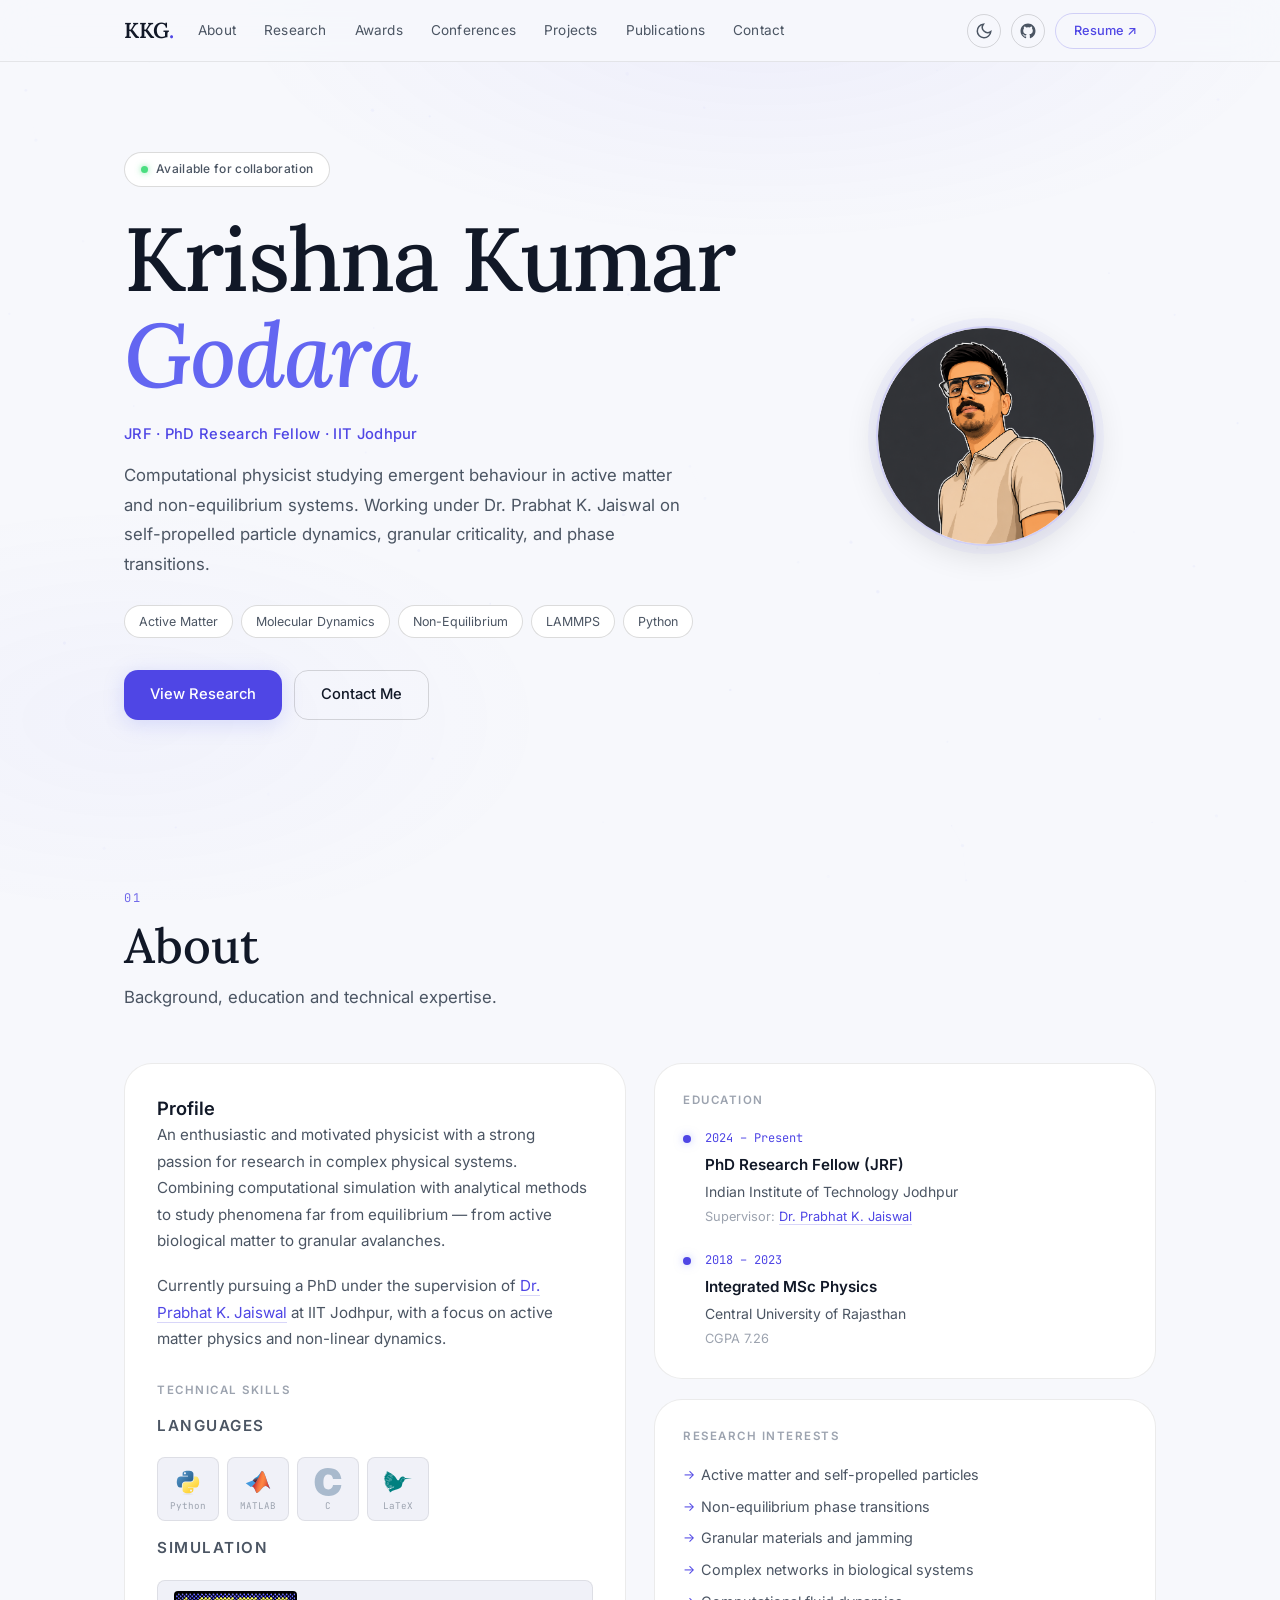
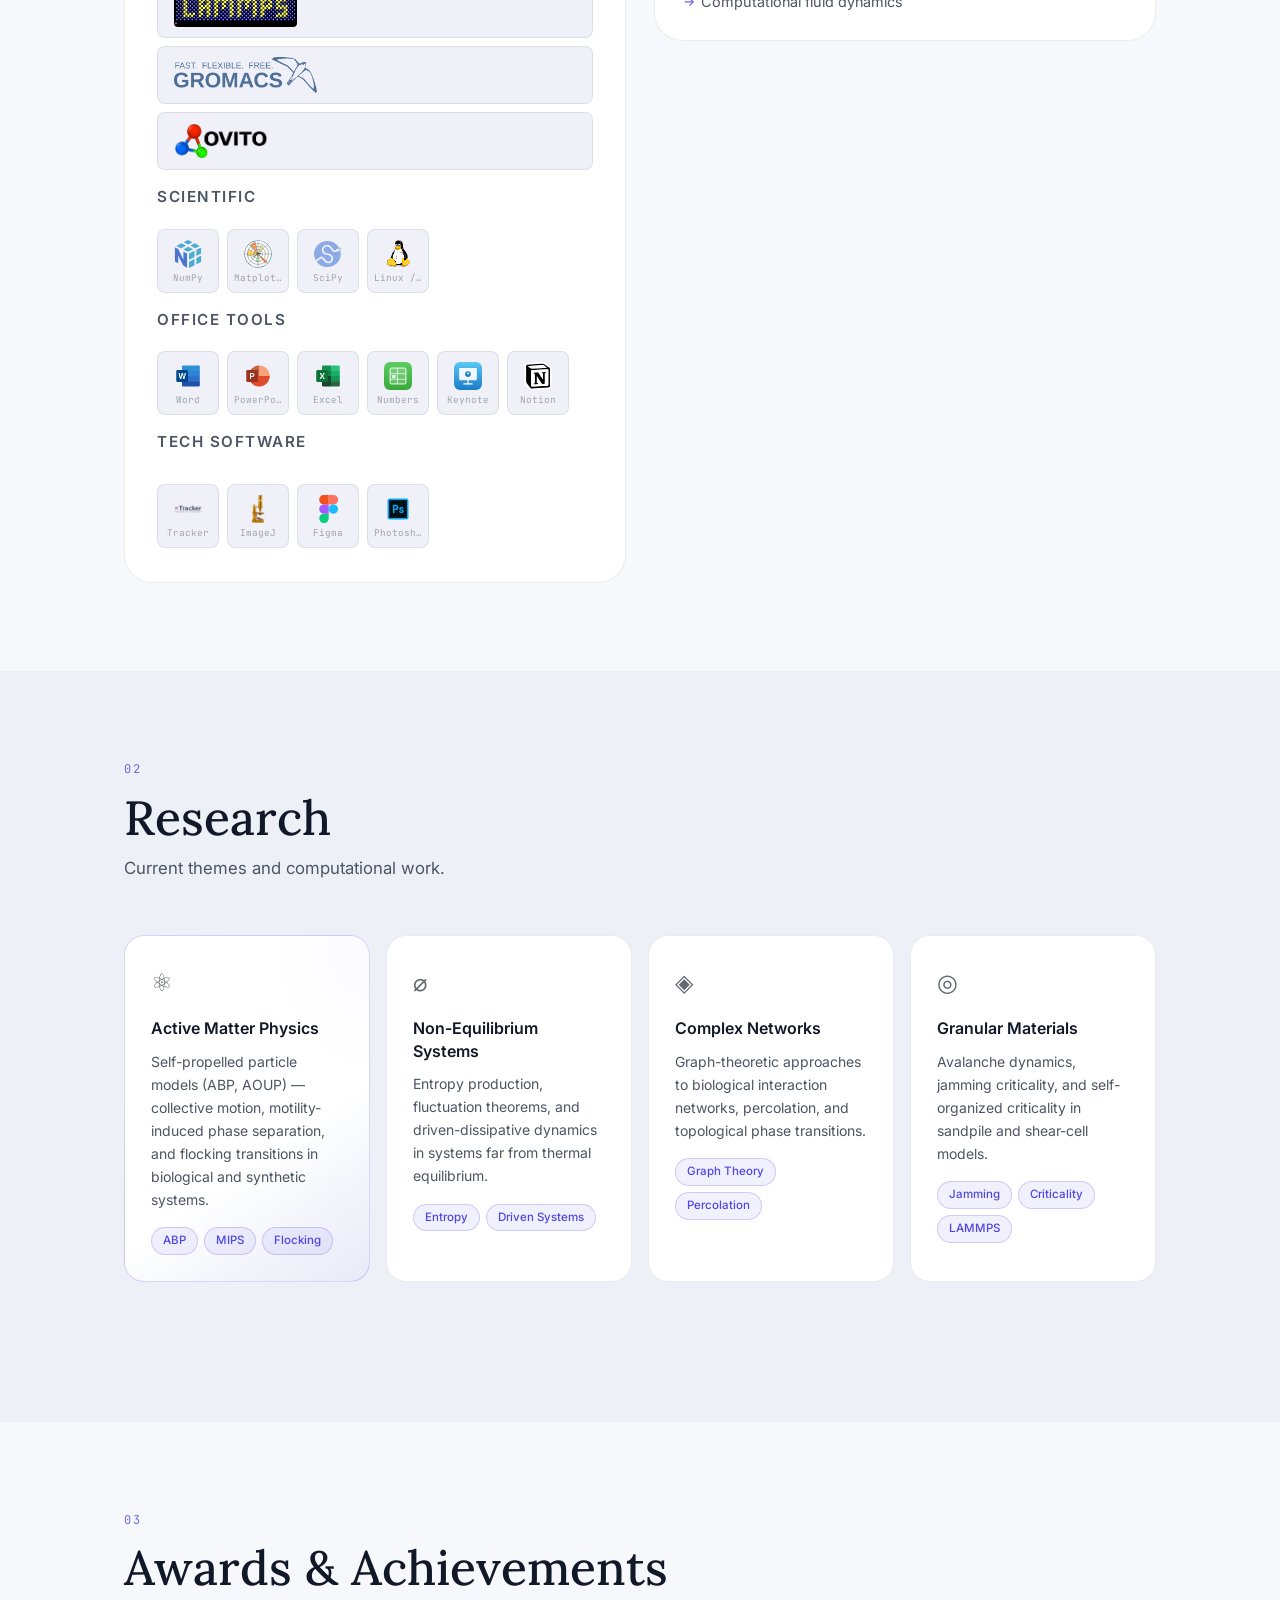
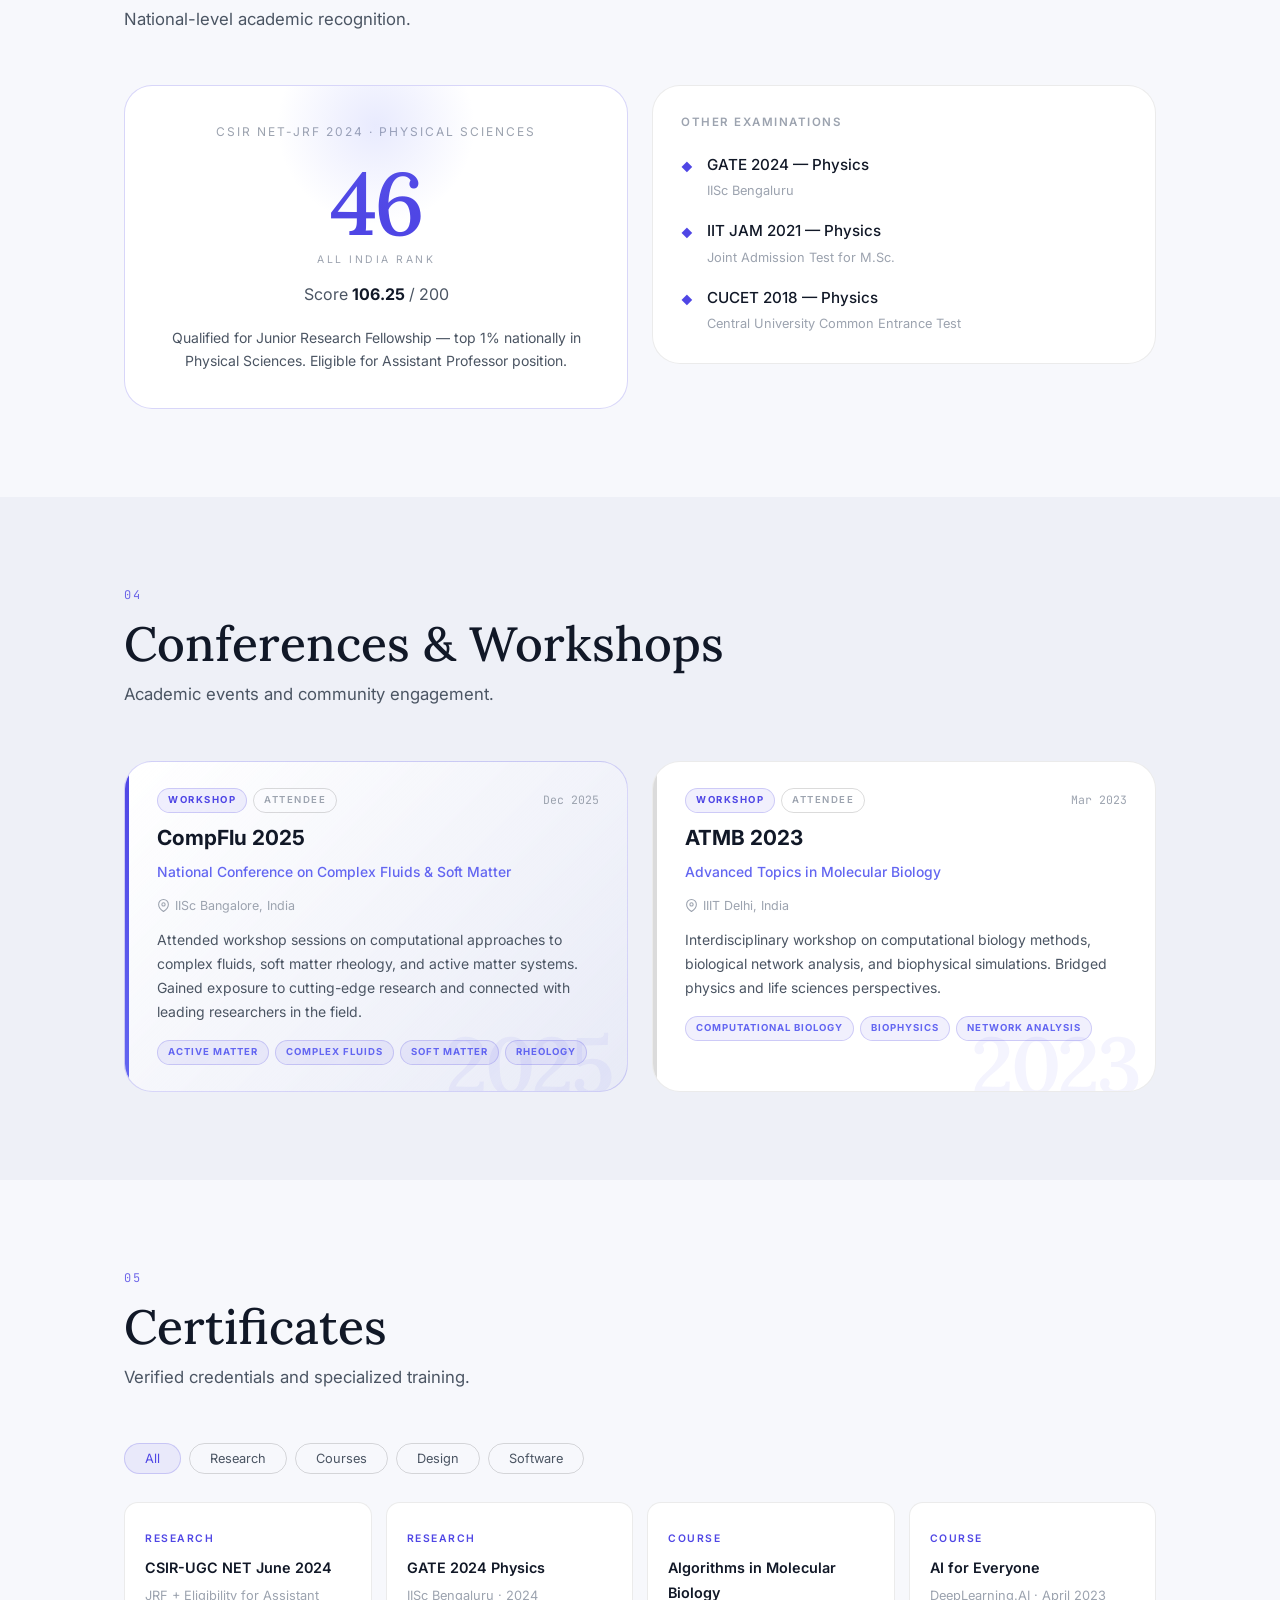
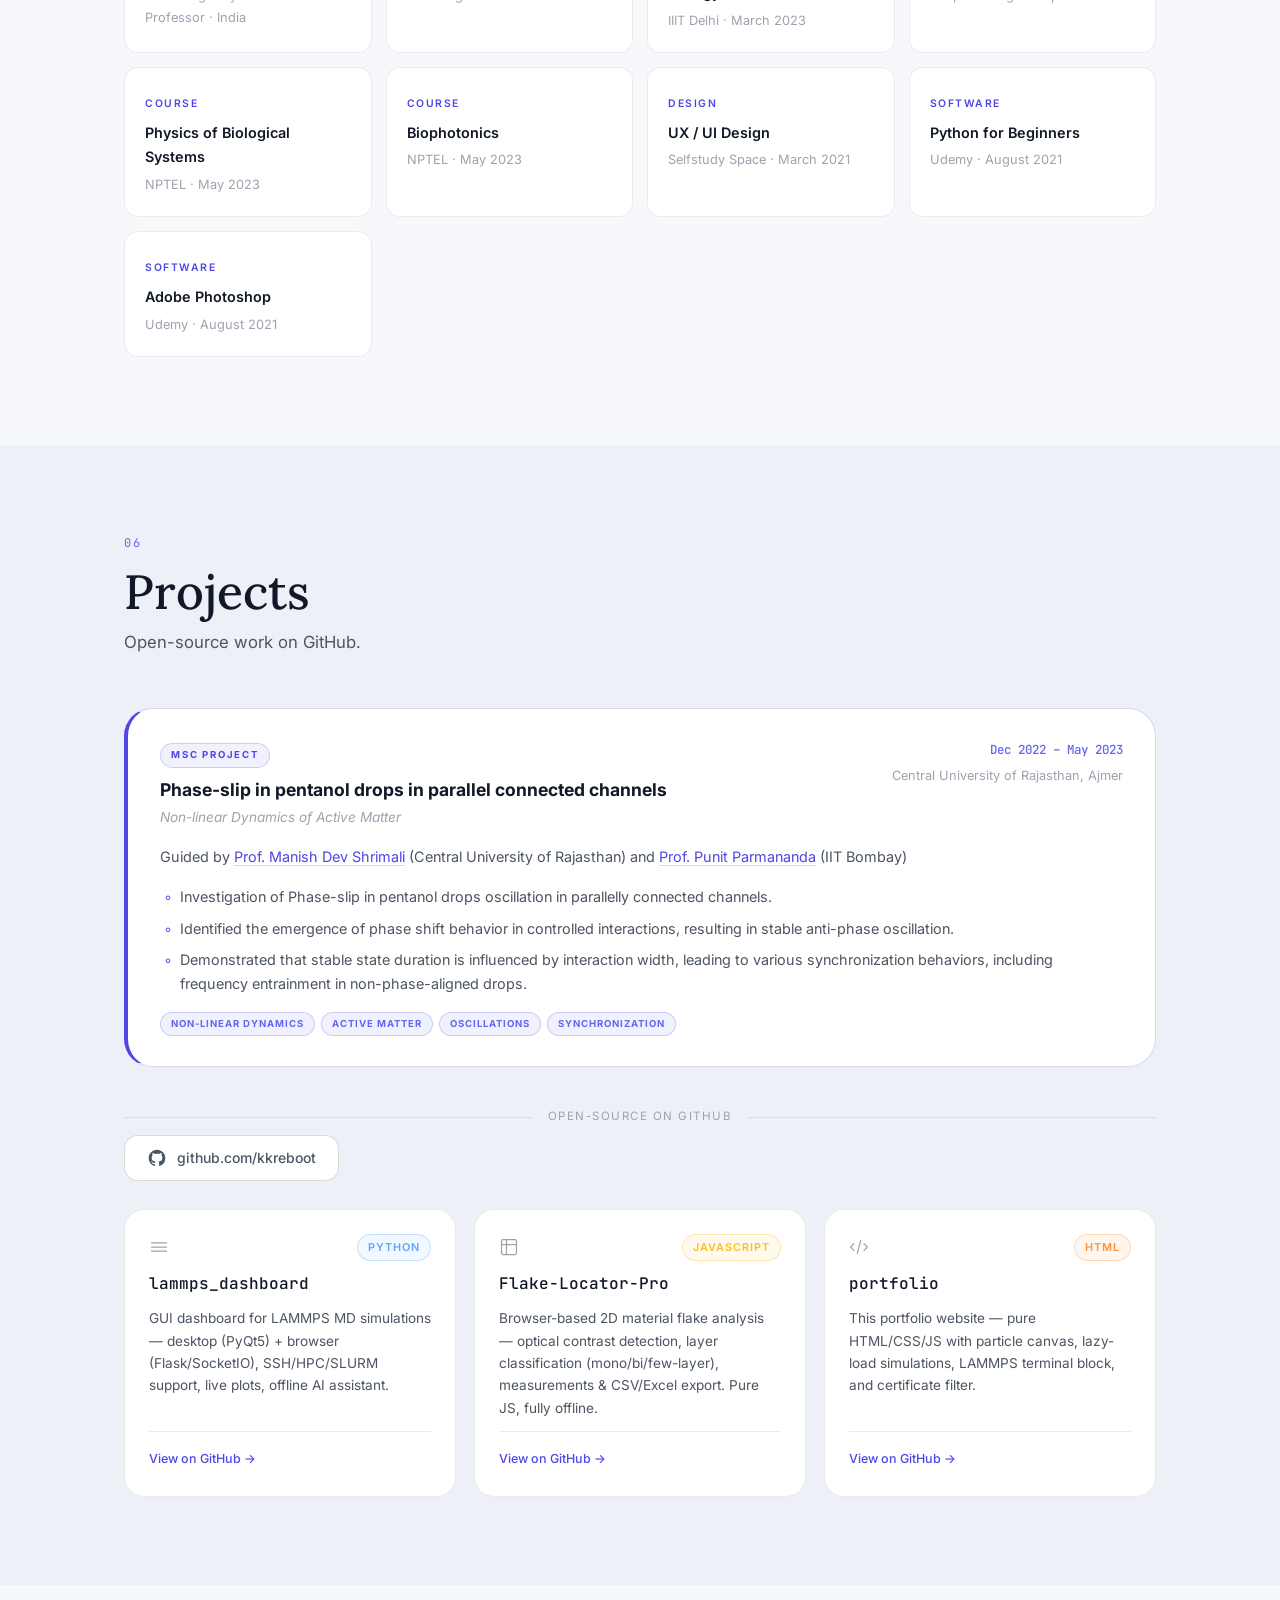
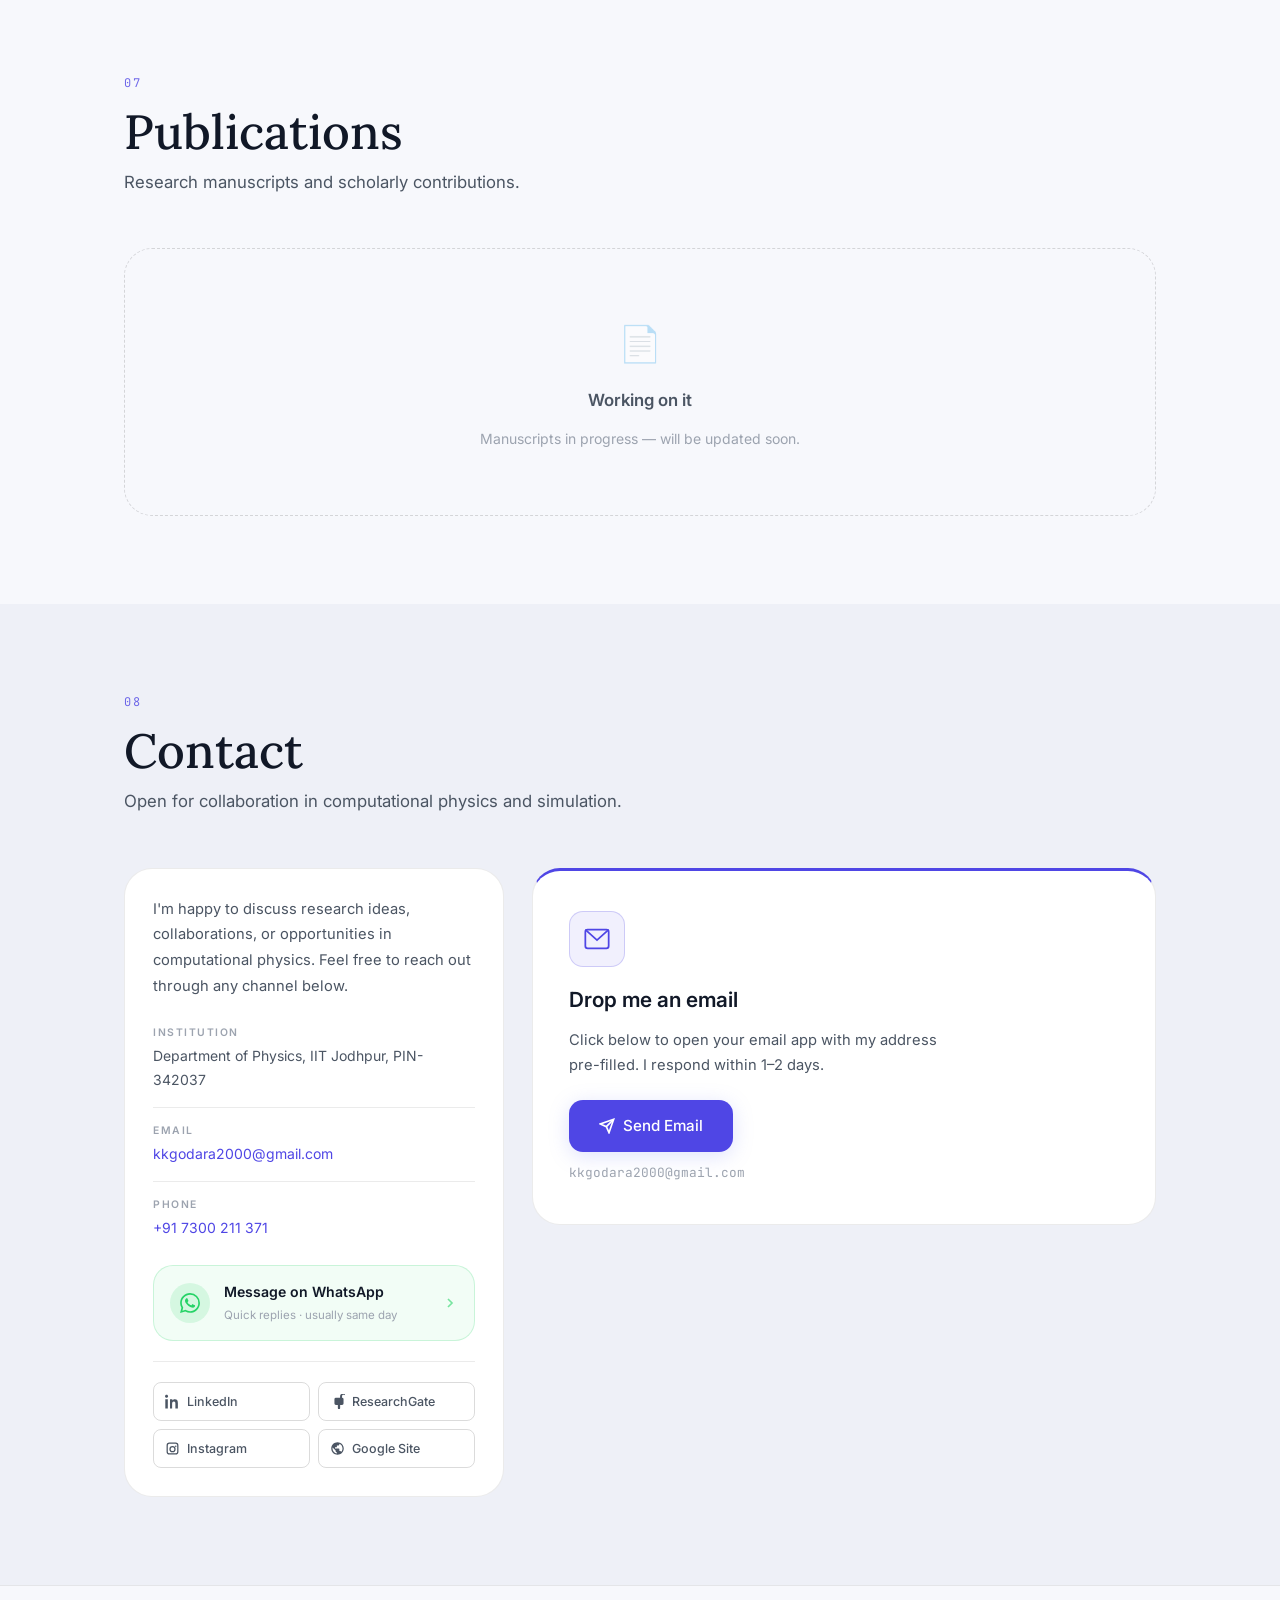
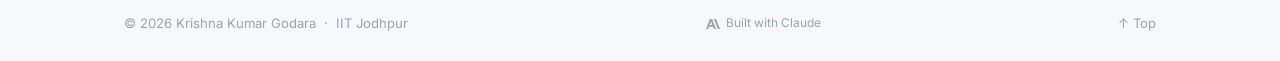
==== commit 9f6ac5c5: "Mail system updated Co-Authored-By: Claude <claude@users.noreply.github.com>" ====
--- a/index.html
+++ b/index.html
@@ -654,44 +654,19 @@
               </div>
             </div>
 
-            <!-- ── Right: redesigned form ── -->
+            <!-- ── Right: email CTA ── -->
             <div class="contact-right">
-              <!-- Contact Form — powered by Formspree (free tier).
-                   Sign up at https://formspree.io, create a form, then
-                   replace YOUR_FORM_ID in the action URL below. -->
-              <div class="contact-form-card">
-                <div class="cf-card-head">
-                  <h3>Send a Message</h3>
-                  <p>Sends via your email app — no account needed.</p>
-                </div>
-                <form class="contact-form" id="contact-form" action="mailto:kkgodara2000@gmail.com" method="POST" enctype="text/plain" novalidate>
-                  <div class="form-row">
-                    <div class="form-group">
-                      <label for="cf-name">Name</label>
-                      <input type="text" id="cf-name" name="name" placeholder="Your name" required autocomplete="name" />
-                    </div>
-                    <div class="form-group">
-                      <label for="cf-email">Email</label>
-                      <input type="email" id="cf-email" name="email" placeholder="your@email.com" required autocomplete="email" />
-                    </div>
-                  </div>
-                  <div class="form-group">
-                    <label for="cf-subject">Subject</label>
-                    <input type="text" id="cf-subject" name="subject" placeholder="Research collaboration, question, ..." />
-                  </div>
-                  <div class="form-group">
-                    <label for="cf-msg">Message</label>
-                    <textarea id="cf-msg" name="message" rows="5" placeholder="Your message..." required></textarea>
-                  </div>
-                  <button type="submit" class="btn btn-primary cf-submit">
-                    <svg width="15" height="15" viewBox="0 0 24 24" fill="none" stroke="currentColor" stroke-width="2.5" aria-hidden="true"><line x1="22" y1="2" x2="11" y2="13"/><polygon points="22 2 15 22 11 13 2 9 22 2"/></svg>
-                    Send Message
-                  </button>
-                </form>
-                <div class="form-success" id="form-success">
-                  <div class="form-success-icon">✓</div>
-                  <p class="form-success-msg">Your email app should be opening with the message pre-filled. If nothing opened, email <a href="mailto:kkgodara2000@gmail.com" class="inline-link">kkgodara2000@gmail.com</a> directly.</p>
-                </div>
+              <div class="email-cta-card">
+                <div class="email-cta-icon">
+                  <svg width="28" height="28" viewBox="0 0 24 24" fill="none" stroke="currentColor" stroke-width="1.5" aria-hidden="true"><rect x="2" y="4" width="20" height="16" rx="2"/><polyline points="2,4 12,13 22,4"/></svg>
+                </div>
+                <h3>Drop me an email</h3>
+                <p>Click below to open your email app with my address pre-filled. I respond within 1–2 days.</p>
+                <a href="mailto:kkgodara2000@gmail.com?subject=Hello%20Krishna" class="btn btn-primary email-cta-btn">
+                  <svg width="16" height="16" viewBox="0 0 24 24" fill="none" stroke="currentColor" stroke-width="2.5" aria-hidden="true"><line x1="22" y1="2" x2="11" y2="13"/><polygon points="22 2 15 22 11 13 2 9 22 2"/></svg>
+                  Send Email
+                </a>
+                <p class="email-cta-address">kkgodara2000@gmail.com</p>
               </div>
             </div>
           </div>
--- a/styles.css
+++ b/styles.css
@@ -2050,151 +2050,55 @@
 }
 
 /* ─────────────────────────────────────────────────────────
-   Contact Form
-   ───────────────────────────────────────────────────────── */
-.contact-form-card {
+   Email CTA card
+   ───────────────────────────────────────────────────────── */
+.email-cta-card {
   background: var(--surface);
   border: 1px solid var(--border);
   border-top: 3px solid var(--accent);
   border-radius: var(--r-xl);
-  padding: 32px;
-}
-
-.cf-card-head {
-  margin-bottom: 26px;
-  padding-bottom: 20px;
-  border-bottom: 1px solid var(--border);
-}
-.cf-card-head h3 {
-  font-size: 1.15rem;
+  padding: 40px 36px;
+  display: flex;
+  flex-direction: column;
+  align-items: flex-start;
+  gap: 14px;
+}
+
+.email-cta-icon {
+  width: 56px;
+  height: 56px;
+  border-radius: var(--r);
+  background: var(--accent-dim);
+  border: 1px solid var(--accent-border);
+  display: flex;
+  align-items: center;
+  justify-content: center;
+  color: var(--accent);
+}
+
+.email-cta-card h3 {
+  font-size: 1.3rem;
   font-weight: 600;
   color: var(--txt);
-  margin-bottom: 5px;
-}
-.cf-card-head p {
-  font-size: .82rem;
-  color: var(--txt-3);
-}
-
-.contact-form { display: grid; gap: 14px; }
-
-.form-row {
-  display: grid;
-  grid-template-columns: 1fr 1fr;
-  gap: 14px;
-}
-
-.form-group {
-  display: flex;
-  flex-direction: column;
-  gap: 6px;
-}
-
-.form-group label {
-  font-size: .68rem;
-  font-weight: 600;
-  text-transform: uppercase;
-  letter-spacing: 1.3px;
-  color: var(--txt-3);
-}
-
-.form-group input,
-.form-group textarea {
-  background: var(--surface-2);
-  border: 1px solid var(--border-2);
-  border-radius: var(--r-sm);
-  padding: 10px 14px;
-  font-family: var(--f-sans);
-  font-size: .875rem;
-  color: var(--txt);
-  outline: none;
-  resize: none;
-  width: 100%;
-  transition: border-color .2s, box-shadow .2s;
-}
-
-.form-group input::placeholder,
-.form-group textarea::placeholder { color: var(--txt-3); }
-
-.form-group input:focus,
-.form-group textarea:focus {
-  border-color: var(--accent-border);
-  box-shadow: 0 0 0 3px var(--accent-dim);
-}
-
-.cf-submit {
-  width: 100%;
-  justify-content: center;
-  margin-top: 2px;
-}
-.cf-submit:disabled {
-  opacity: .6;
-  cursor: not-allowed;
-  transform: none !important;
-  box-shadow: none !important;
-}
-
-.form-success {
-  display: none;
-  flex-direction: column;
-  align-items: center;
-  gap: 12px;
-  padding: 36px 16px;
-  text-align: center;
-}
-.form-success-icon {
-  width: 52px;
-  height: 52px;
-  border-radius: 50%;
-  background: rgba(74,222,128,.12);
-  border: 1px solid rgba(74,222,128,.3);
-  color: #4ade80;
-  font-size: 1.5rem;
-  display: flex;
-  align-items: center;
-  justify-content: center;
-}
-.form-success-msg { font-size: .95rem; color: var(--txt-2); }
-
-.form-wa-divider {
-  display: flex;
-  align-items: center;
-  gap: 12px;
-  margin: 18px 0 14px;
-  color: var(--txt-3);
-  font-size: .68rem;
-  text-transform: uppercase;
-  letter-spacing: 1.2px;
-}
-.form-wa-divider::before,
-.form-wa-divider::after {
-  content: "";
-  flex: 1;
-  height: 1px;
-  background: var(--border);
-}
-
-.wa-alt-btn {
-  display: flex;
-  align-items: center;
-  justify-content: center;
-  gap: 8px;
-  padding: 10px 20px;
-  border-radius: var(--r);
-  border: 1px solid var(--border-2);
-  background: transparent;
-  color: var(--txt-2);
-  font-size: .875rem;
-  font-weight: 500;
-  width: 100%;
-  transition: background .2s, border-color .2s, color .2s;
-}
-.wa-alt-btn:hover {
-  background: rgba(37,211,102,.08);
-  border-color: rgba(37,211,102,.3);
-  color: #25d366;
-}
-
-@media (max-width: 680px) {
-  .form-row { grid-template-columns: 1fr; }
-}
+  margin-top: 4px;
+}
+
+.email-cta-card > p {
+  font-size: .92rem;
+  color: var(--txt-2);
+  line-height: 1.7;
+  max-width: 400px;
+}
+
+.email-cta-btn {
+  margin-top: 8px;
+  padding: 13px 30px;
+  font-size: .95rem;
+}
+
+.email-cta-address {
+  font-family: var(--f-mono);
+  font-size: .8rem !important;
+  color: var(--txt-3) !important;
+  margin-top: -4px;
+}
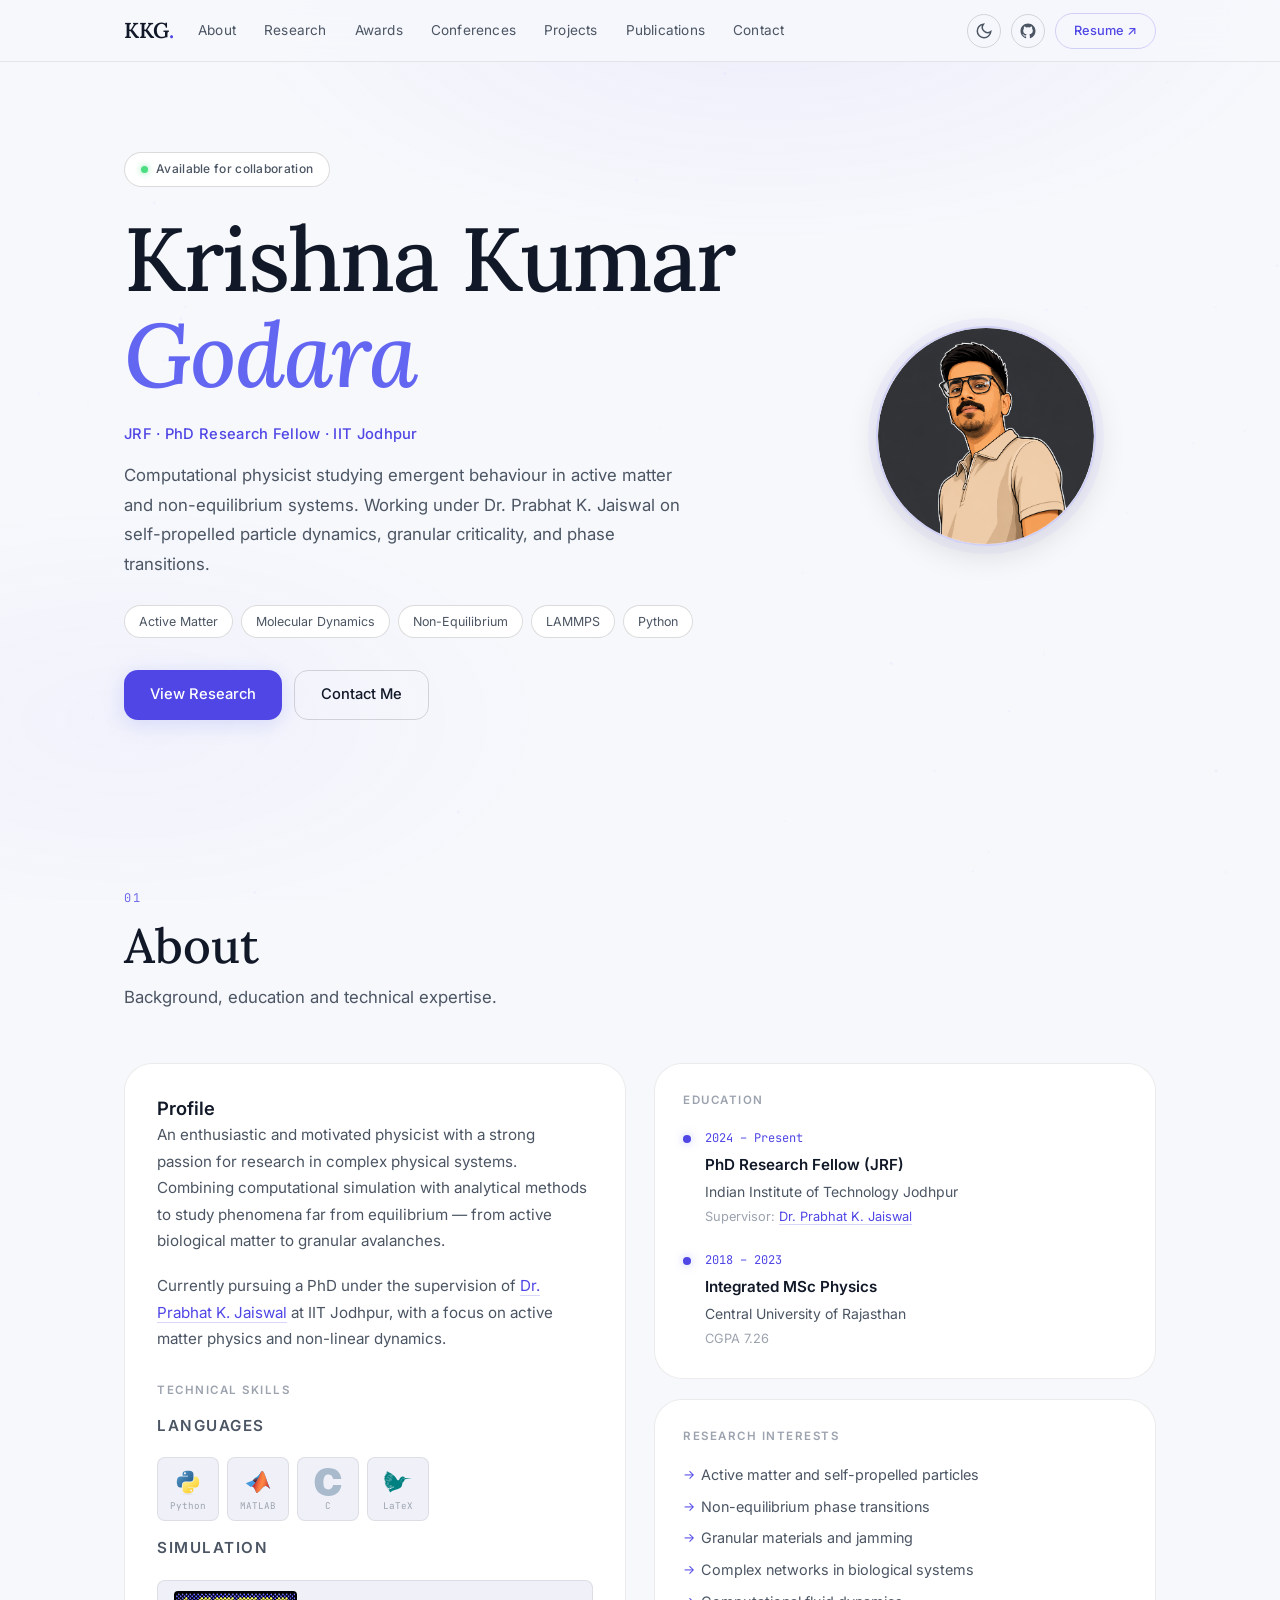
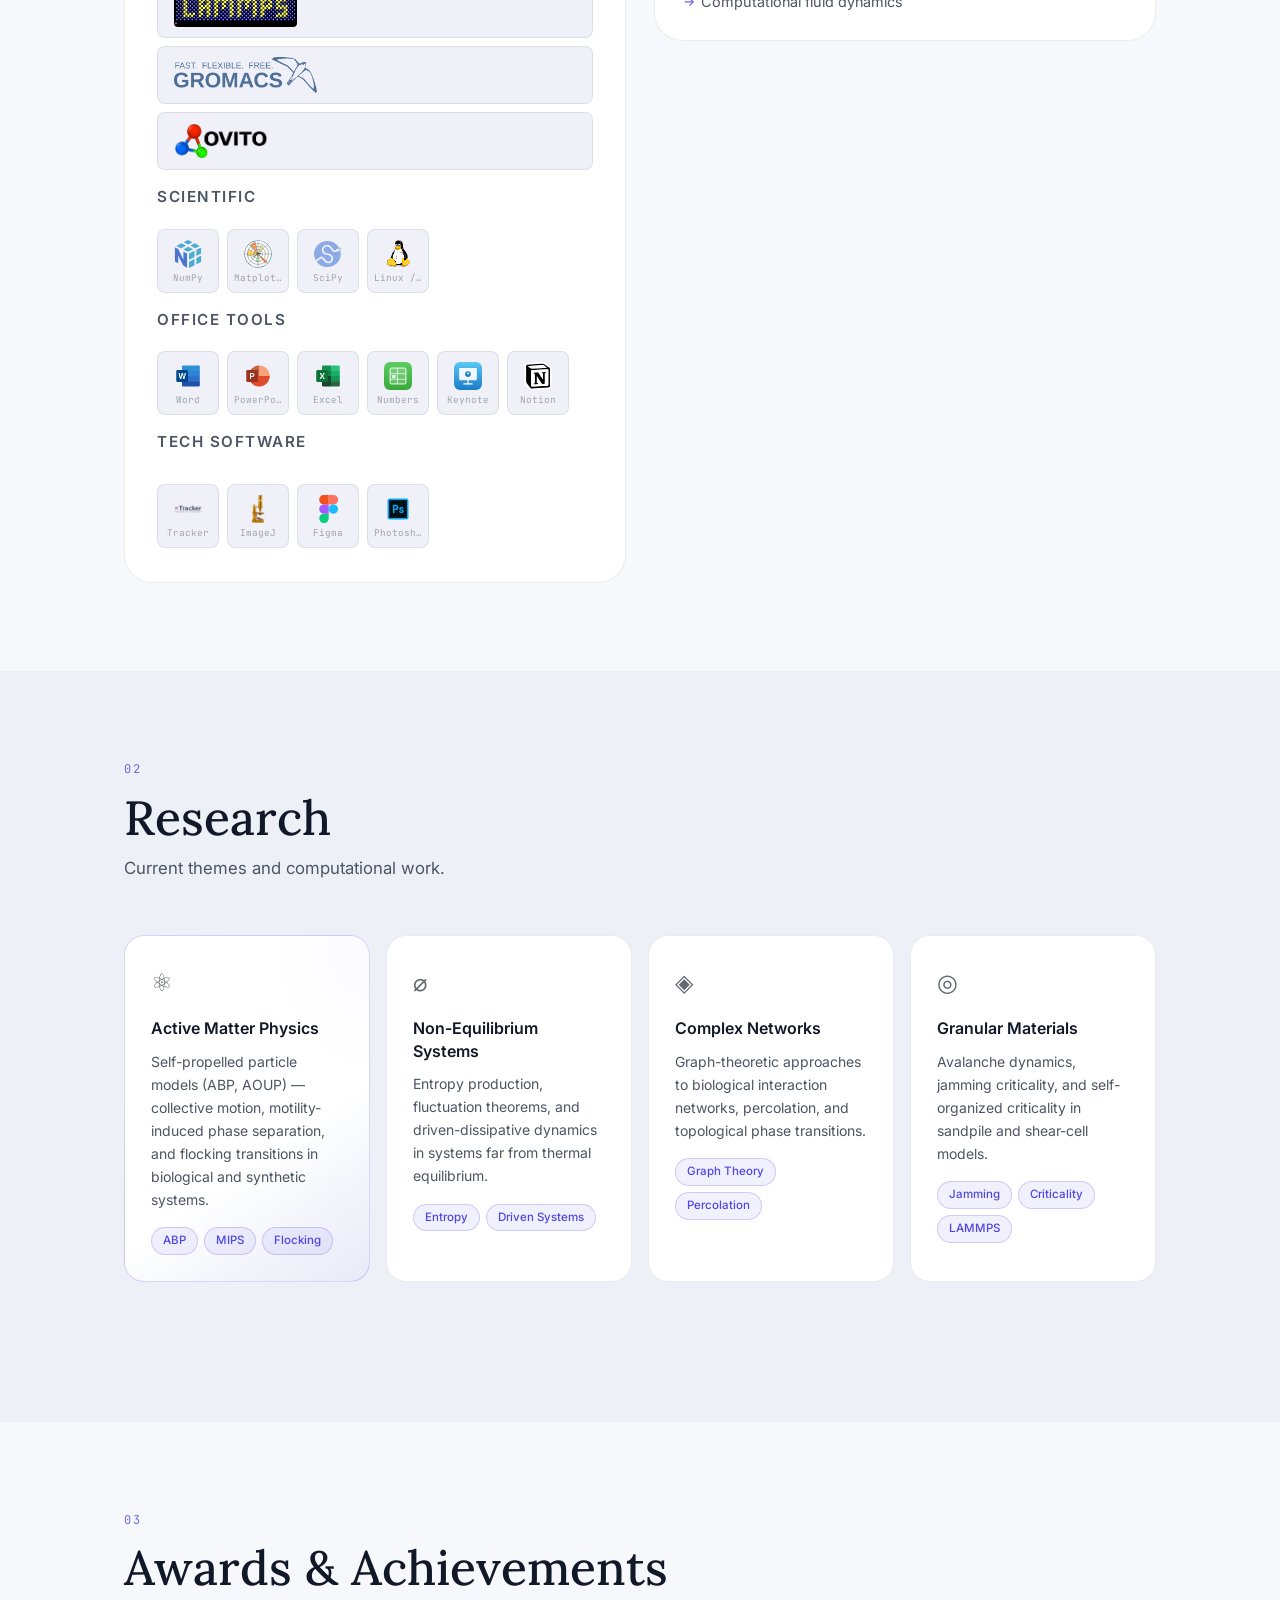
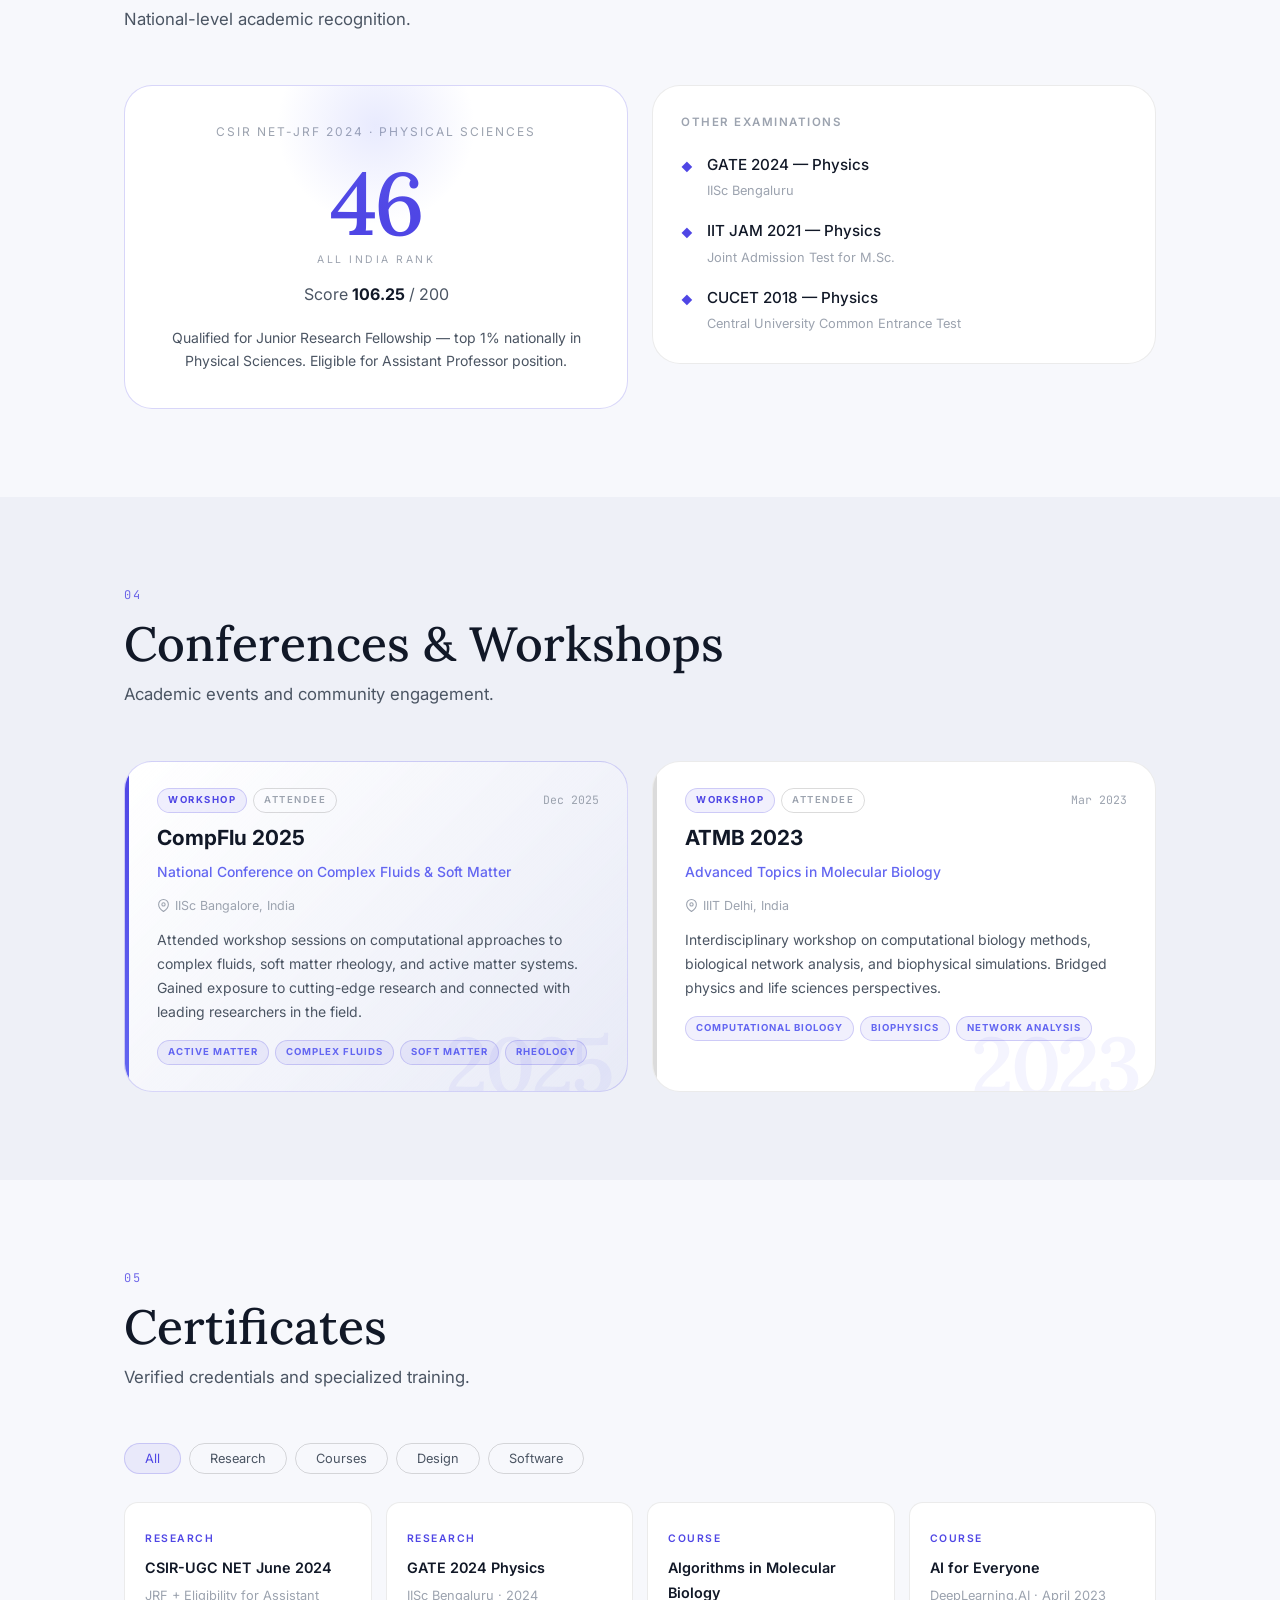
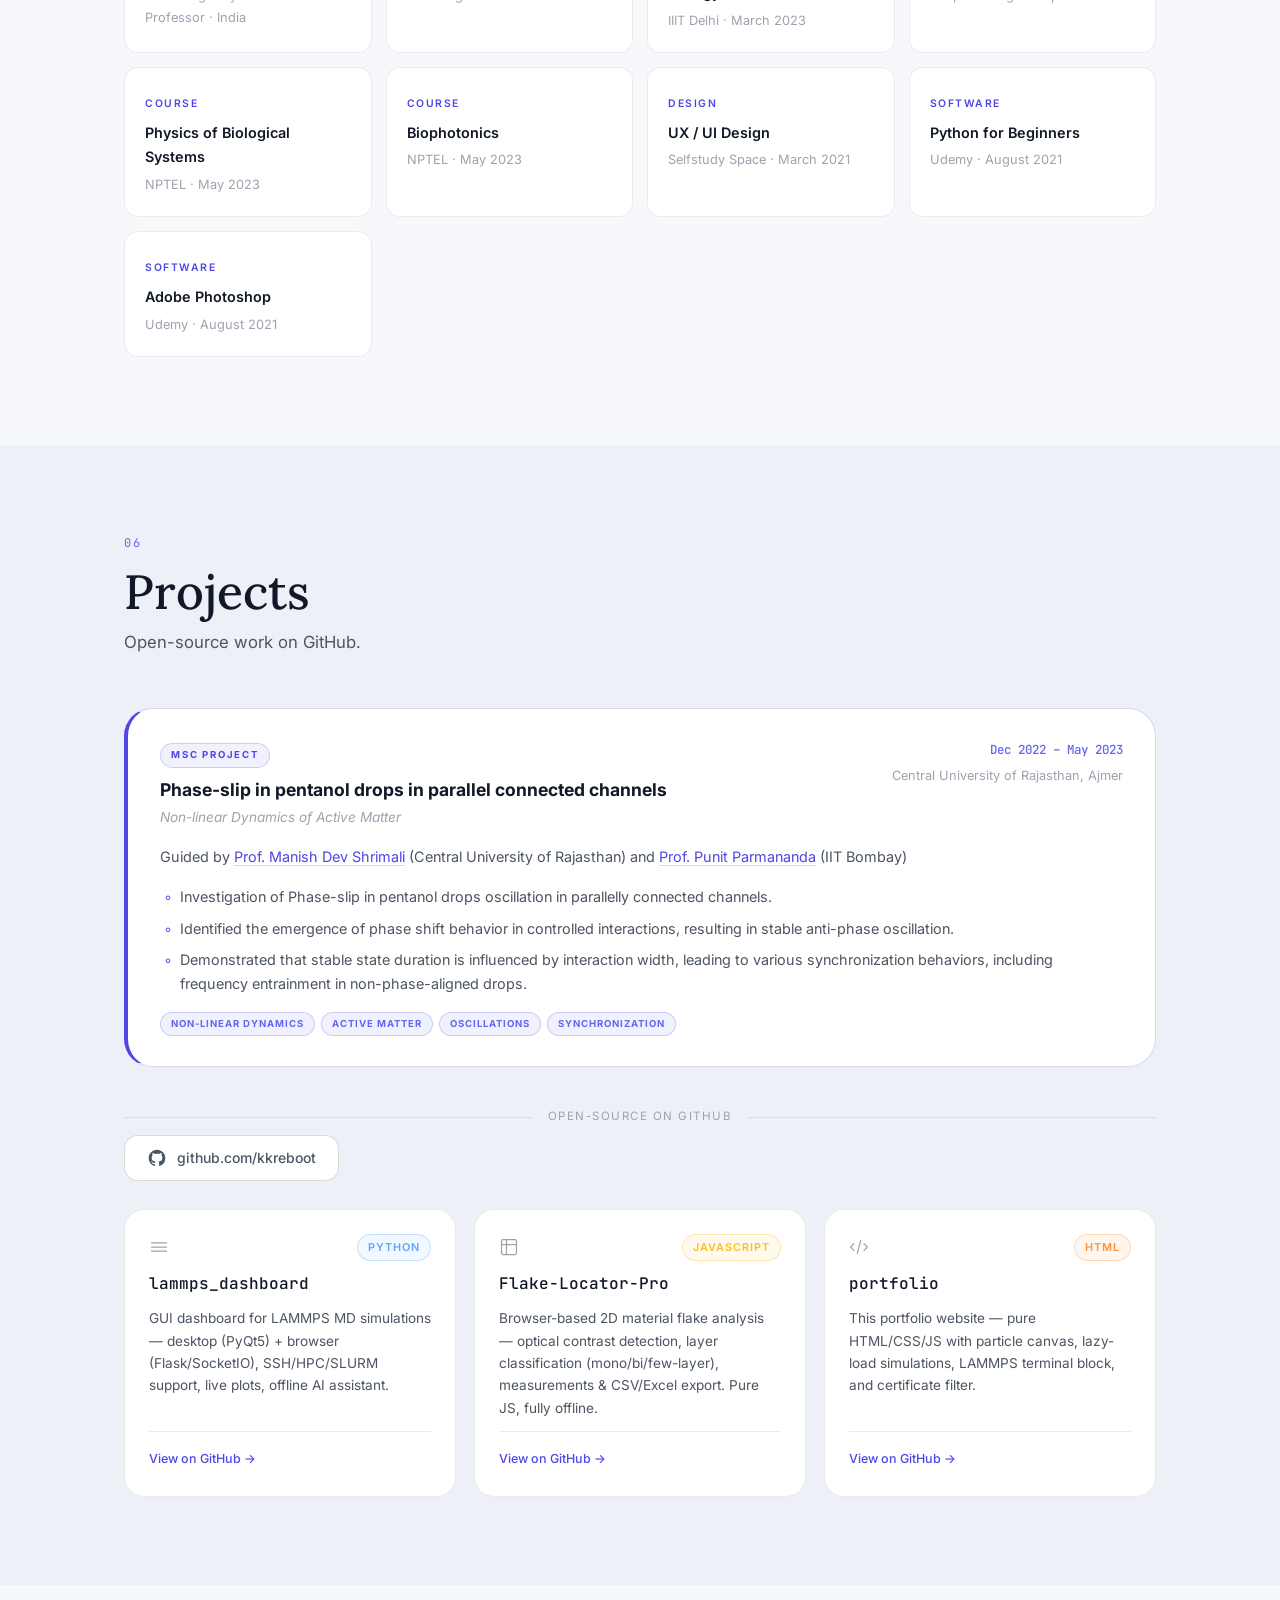
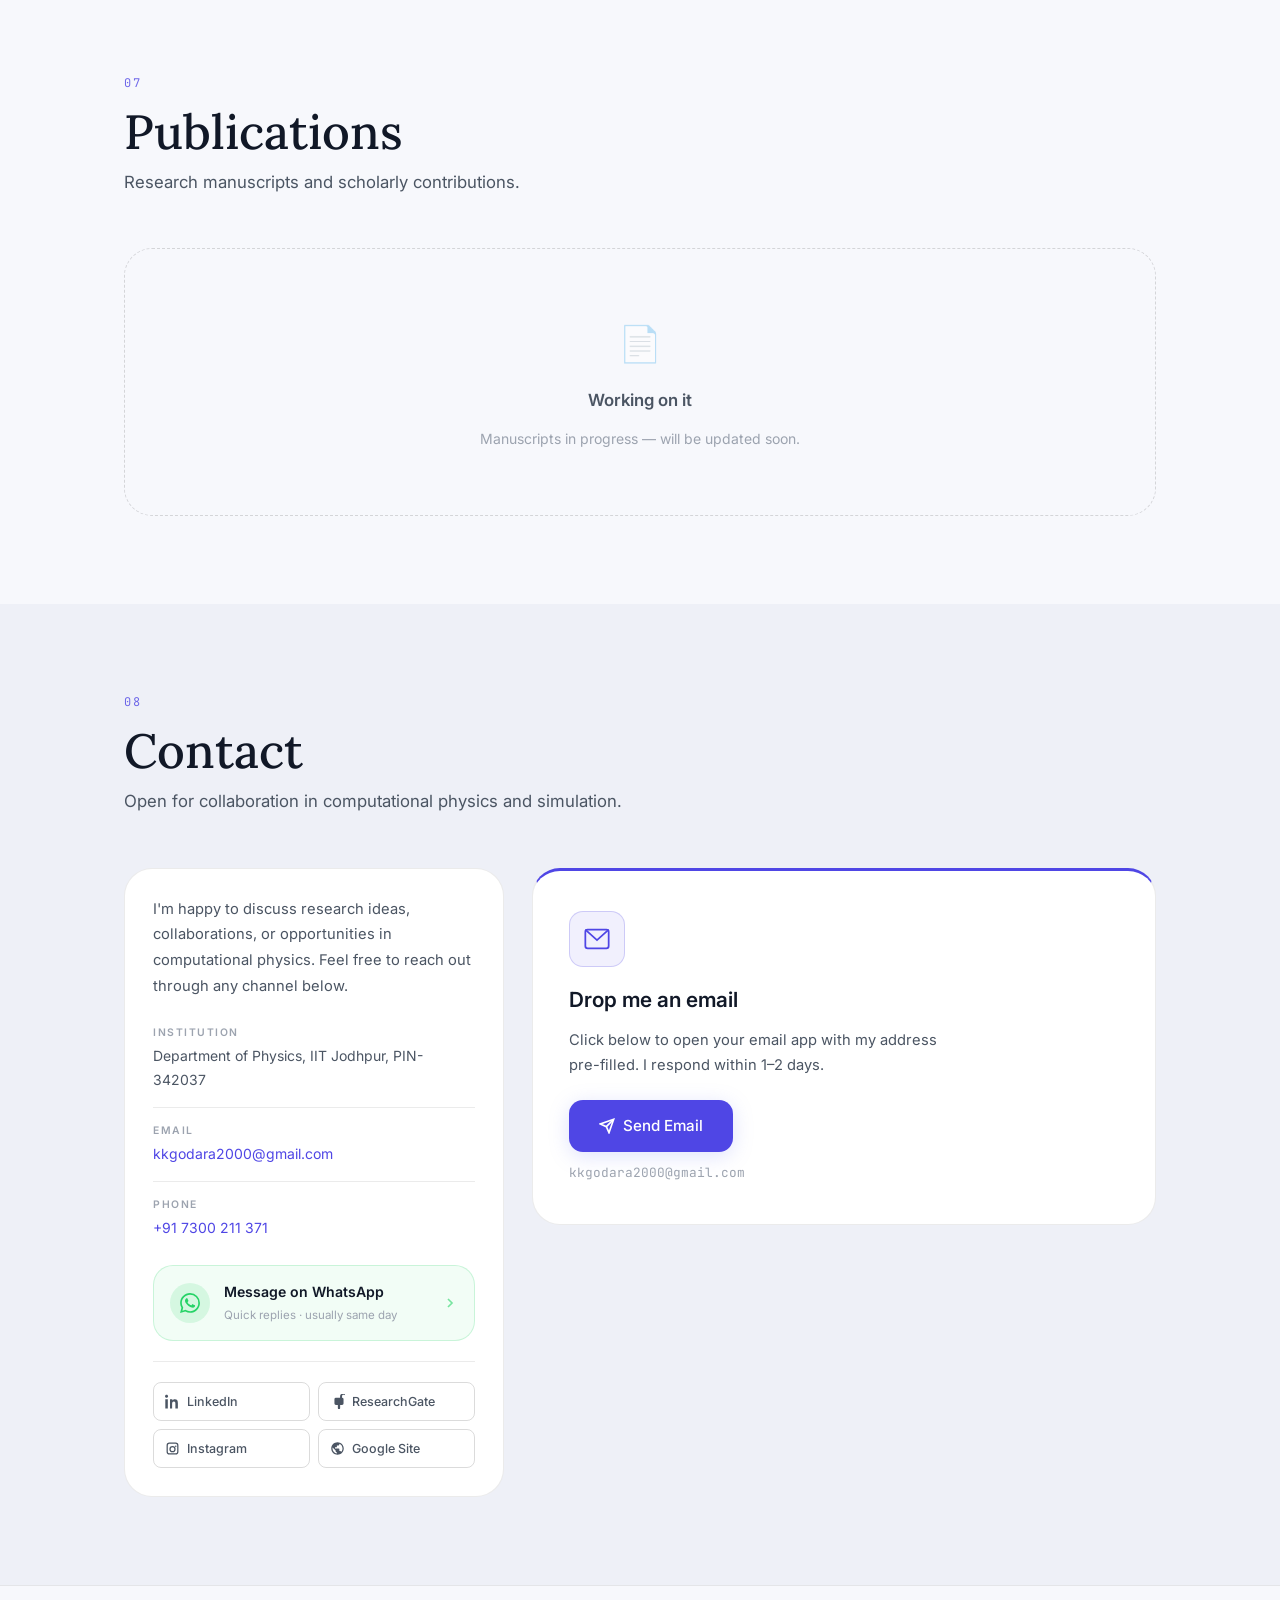
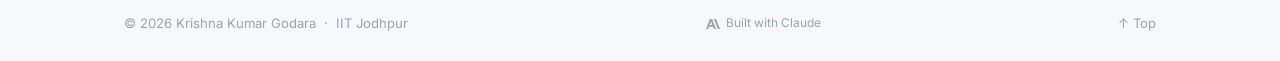
==== commit dd461323: "mail fix Co-Authored-By: Claude <claude@users.noreply.github.com>" ====
--- a/index.html
+++ b/index.html
@@ -662,7 +662,7 @@
                 </div>
                 <h3>Drop me an email</h3>
                 <p>Click below to open your email app with my address pre-filled. I respond within 1–2 days.</p>
-                <a href="mailto:kkgodara2000@gmail.com?subject=Hello%20Krishna" class="btn btn-primary email-cta-btn">
+                <a href="https://mail.google.com/mail/?view=cm&to=kkgodara2000@gmail.com&su=Hello%20Krishna" target="_blank" rel="noopener noreferrer" class="btn btn-primary email-cta-btn">
                   <svg width="16" height="16" viewBox="0 0 24 24" fill="none" stroke="currentColor" stroke-width="2.5" aria-hidden="true"><line x1="22" y1="2" x2="11" y2="13"/><polygon points="22 2 15 22 11 13 2 9 22 2"/></svg>
                   Send Email
                 </a>
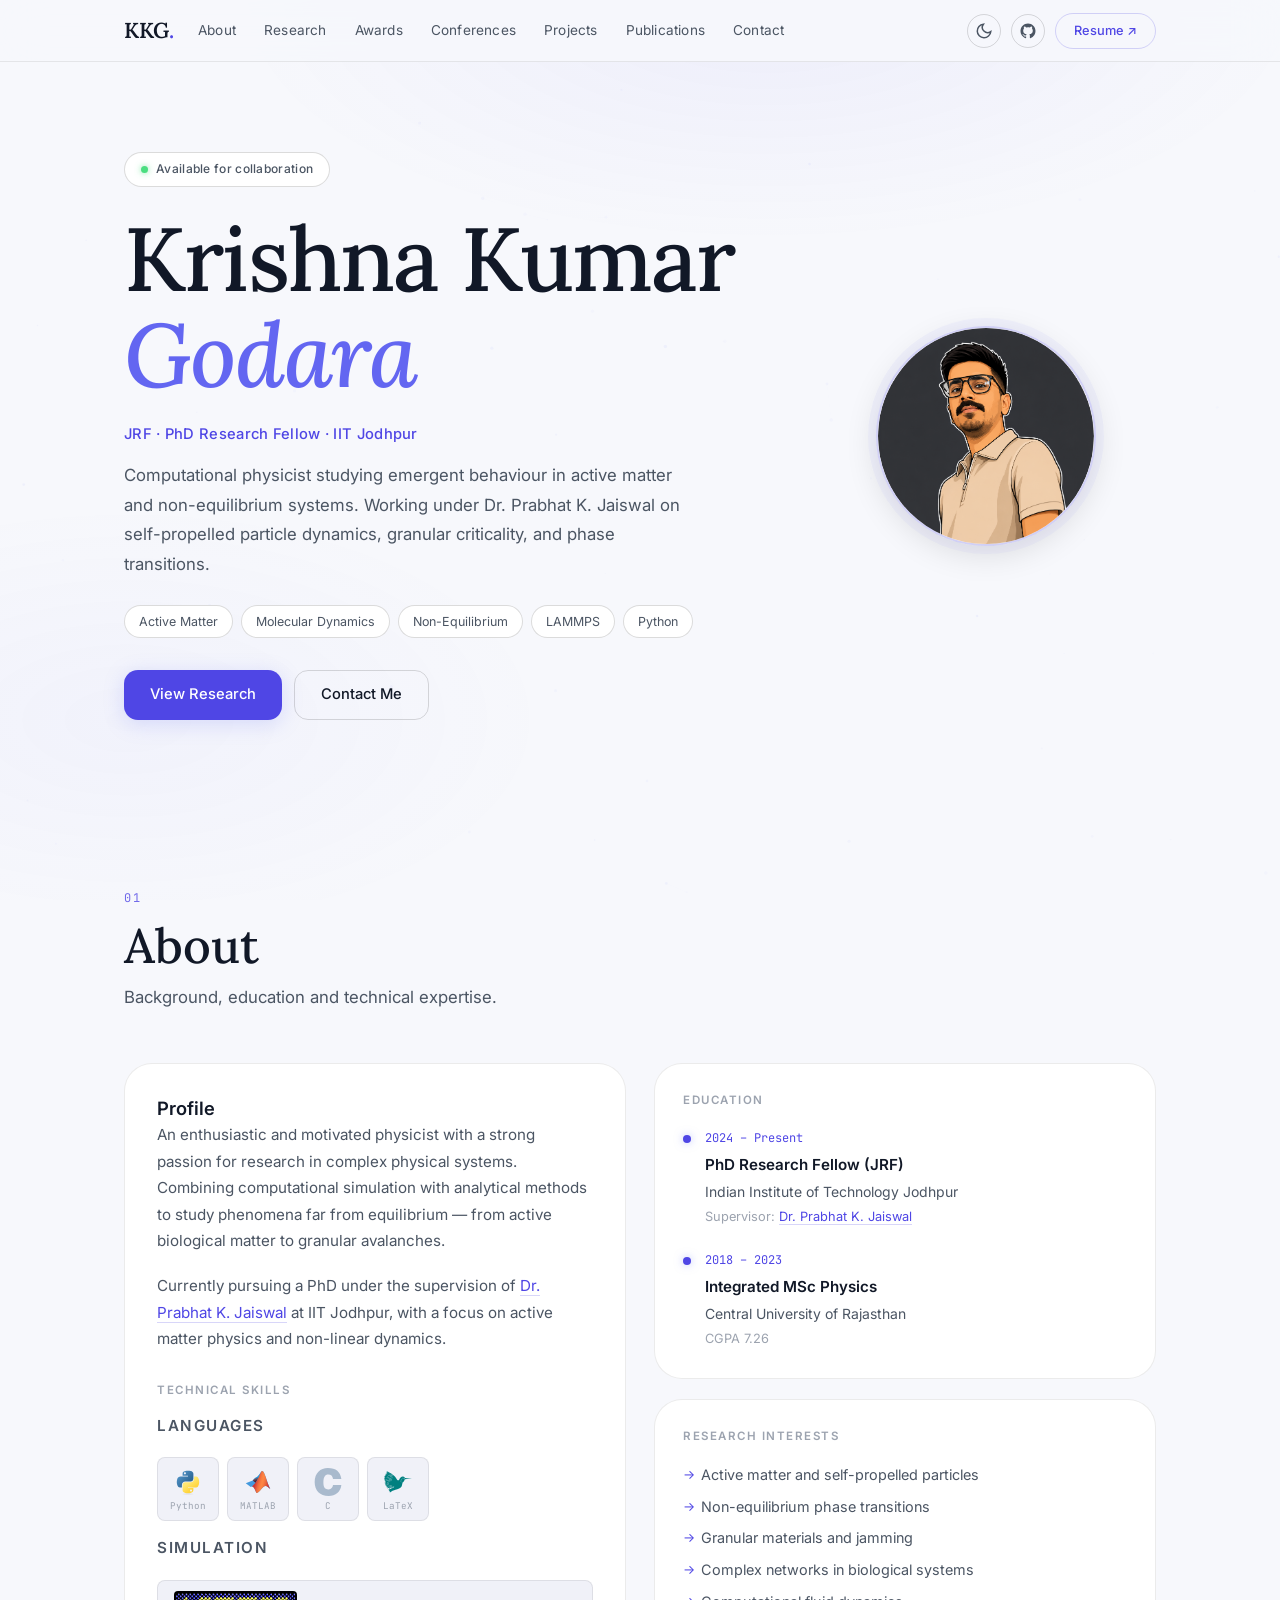
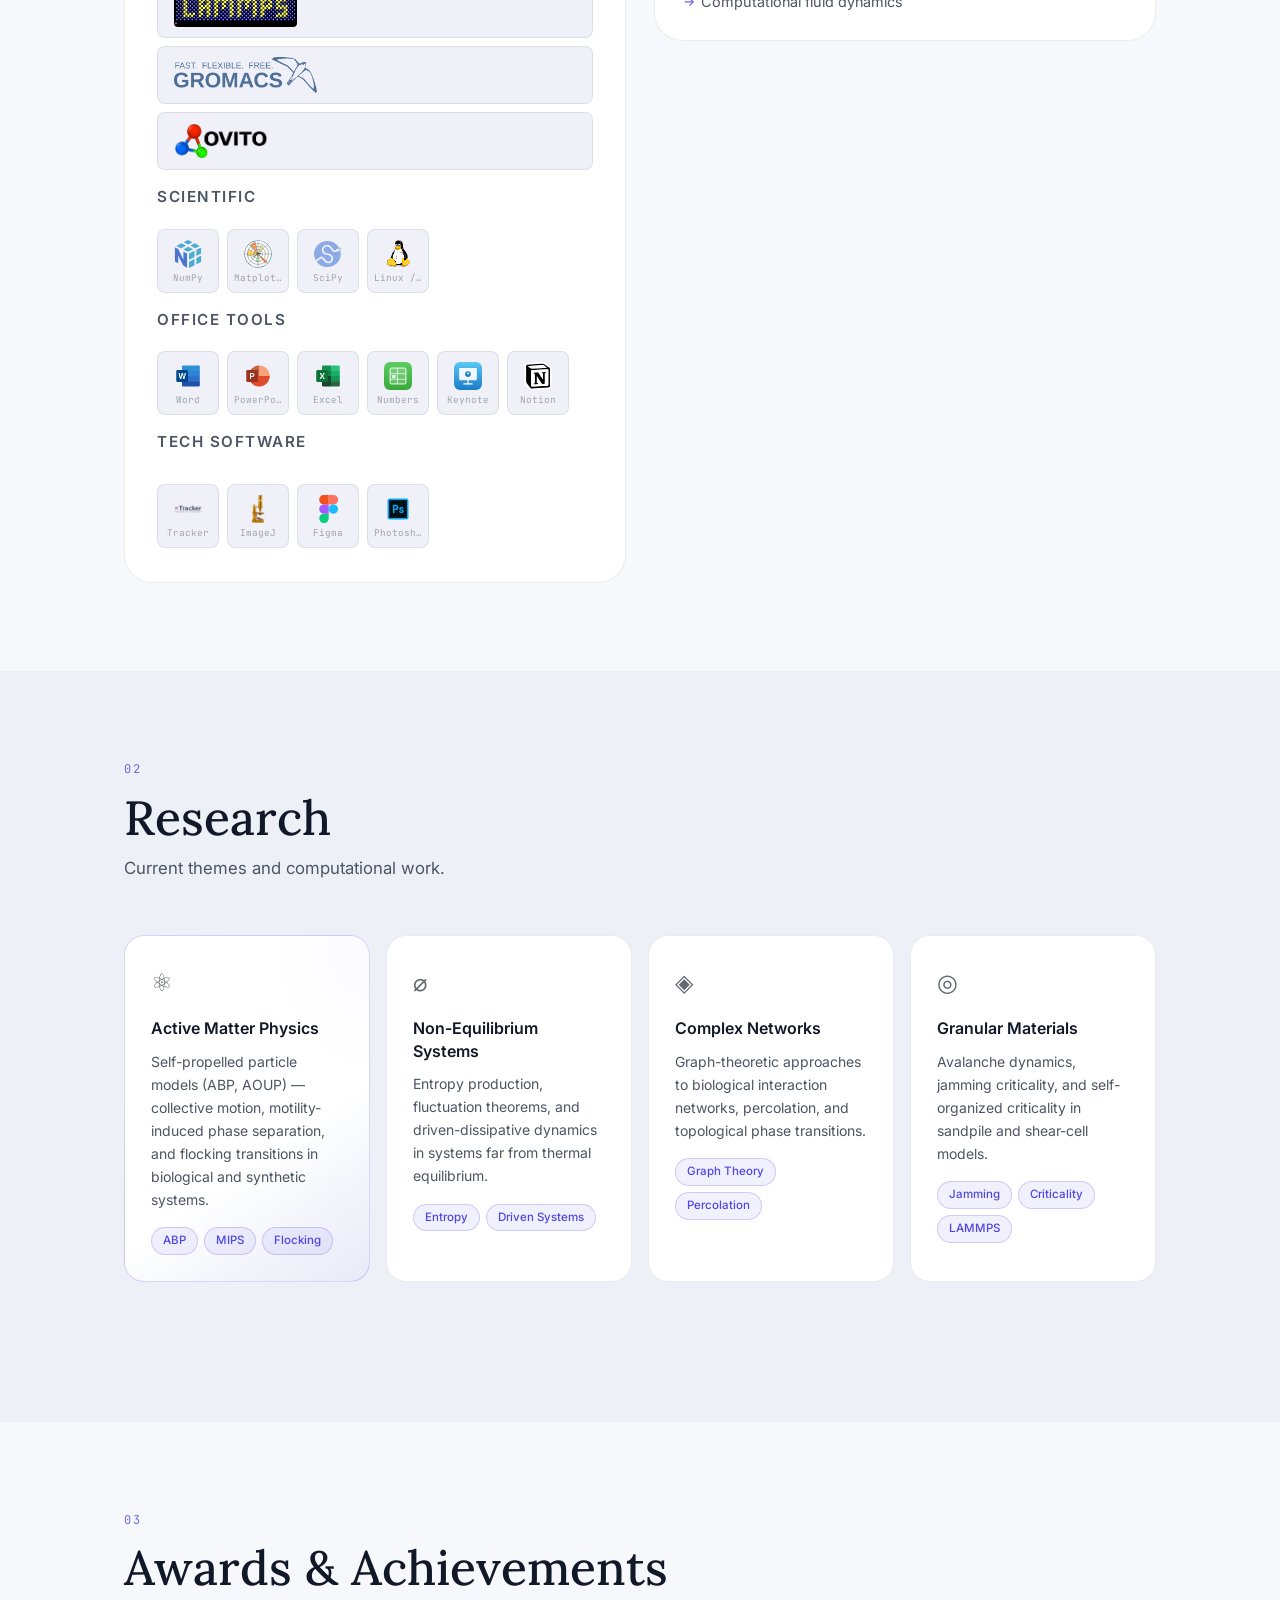
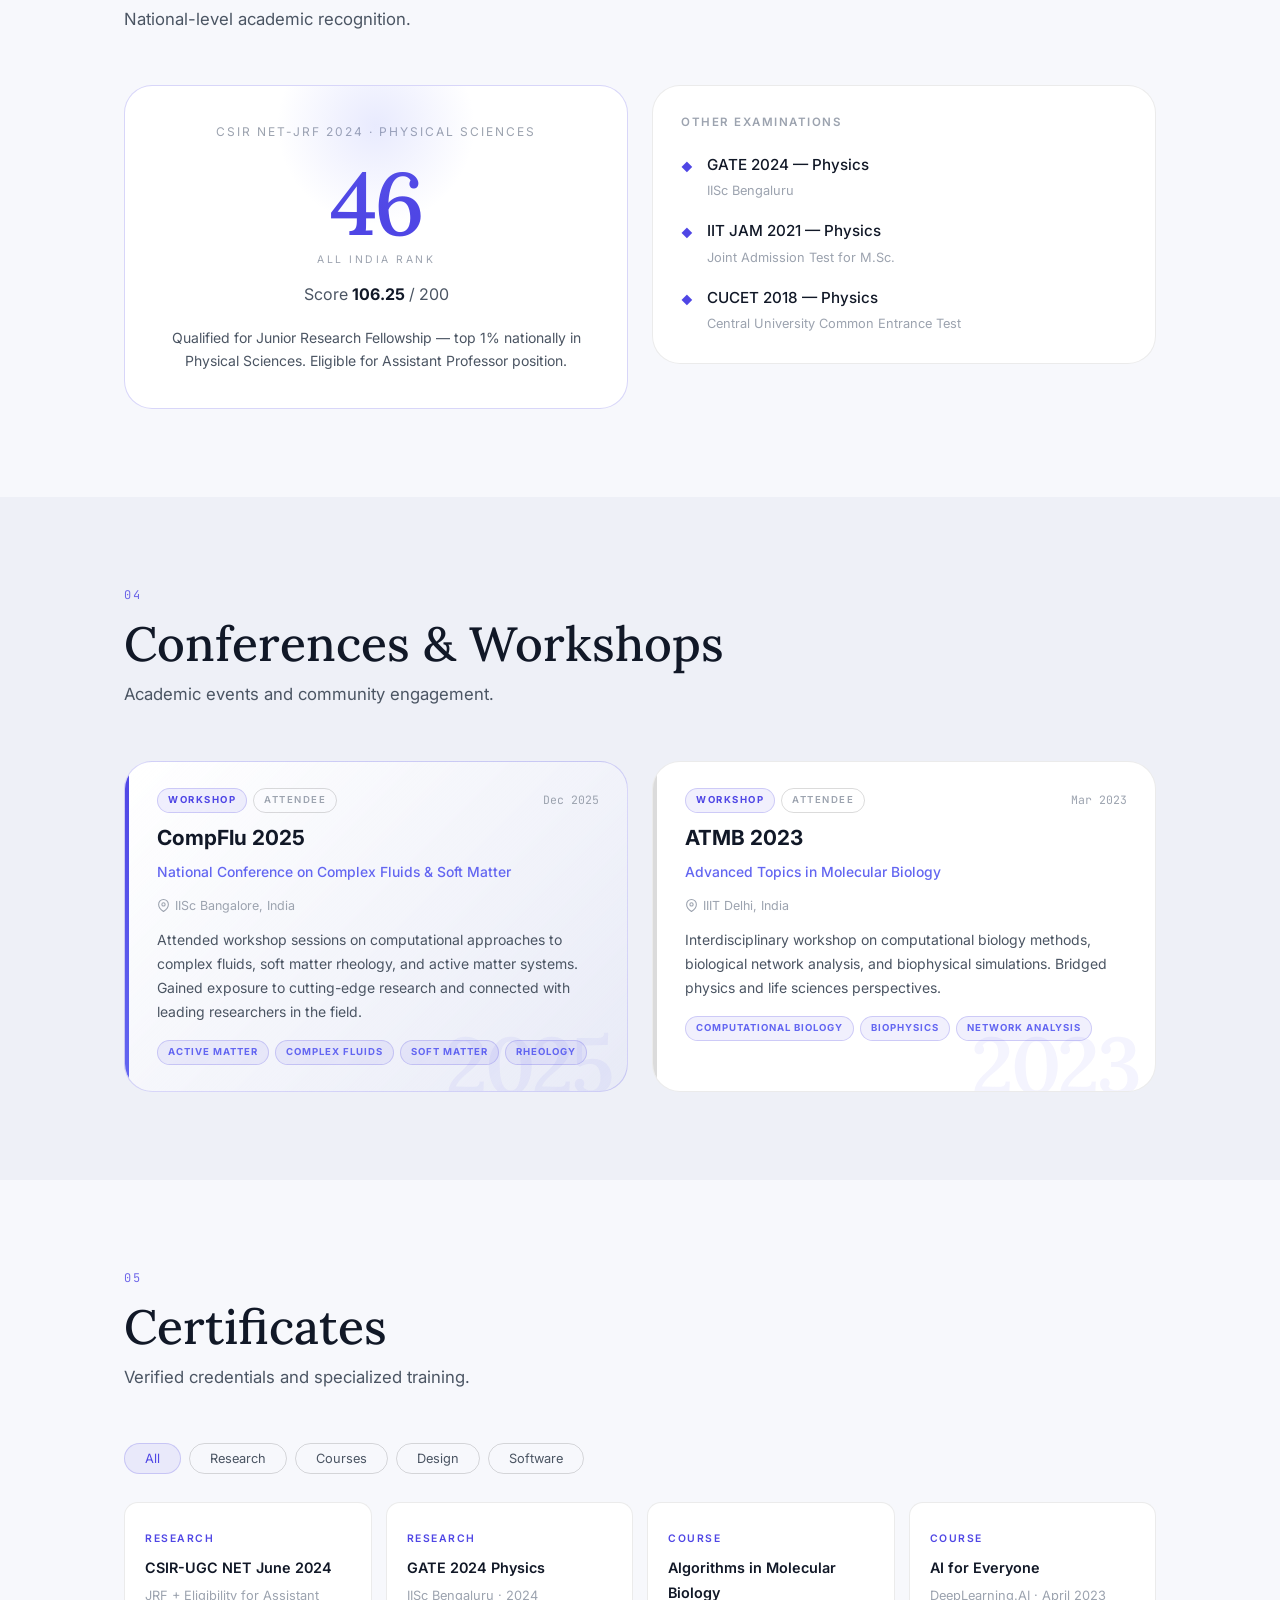
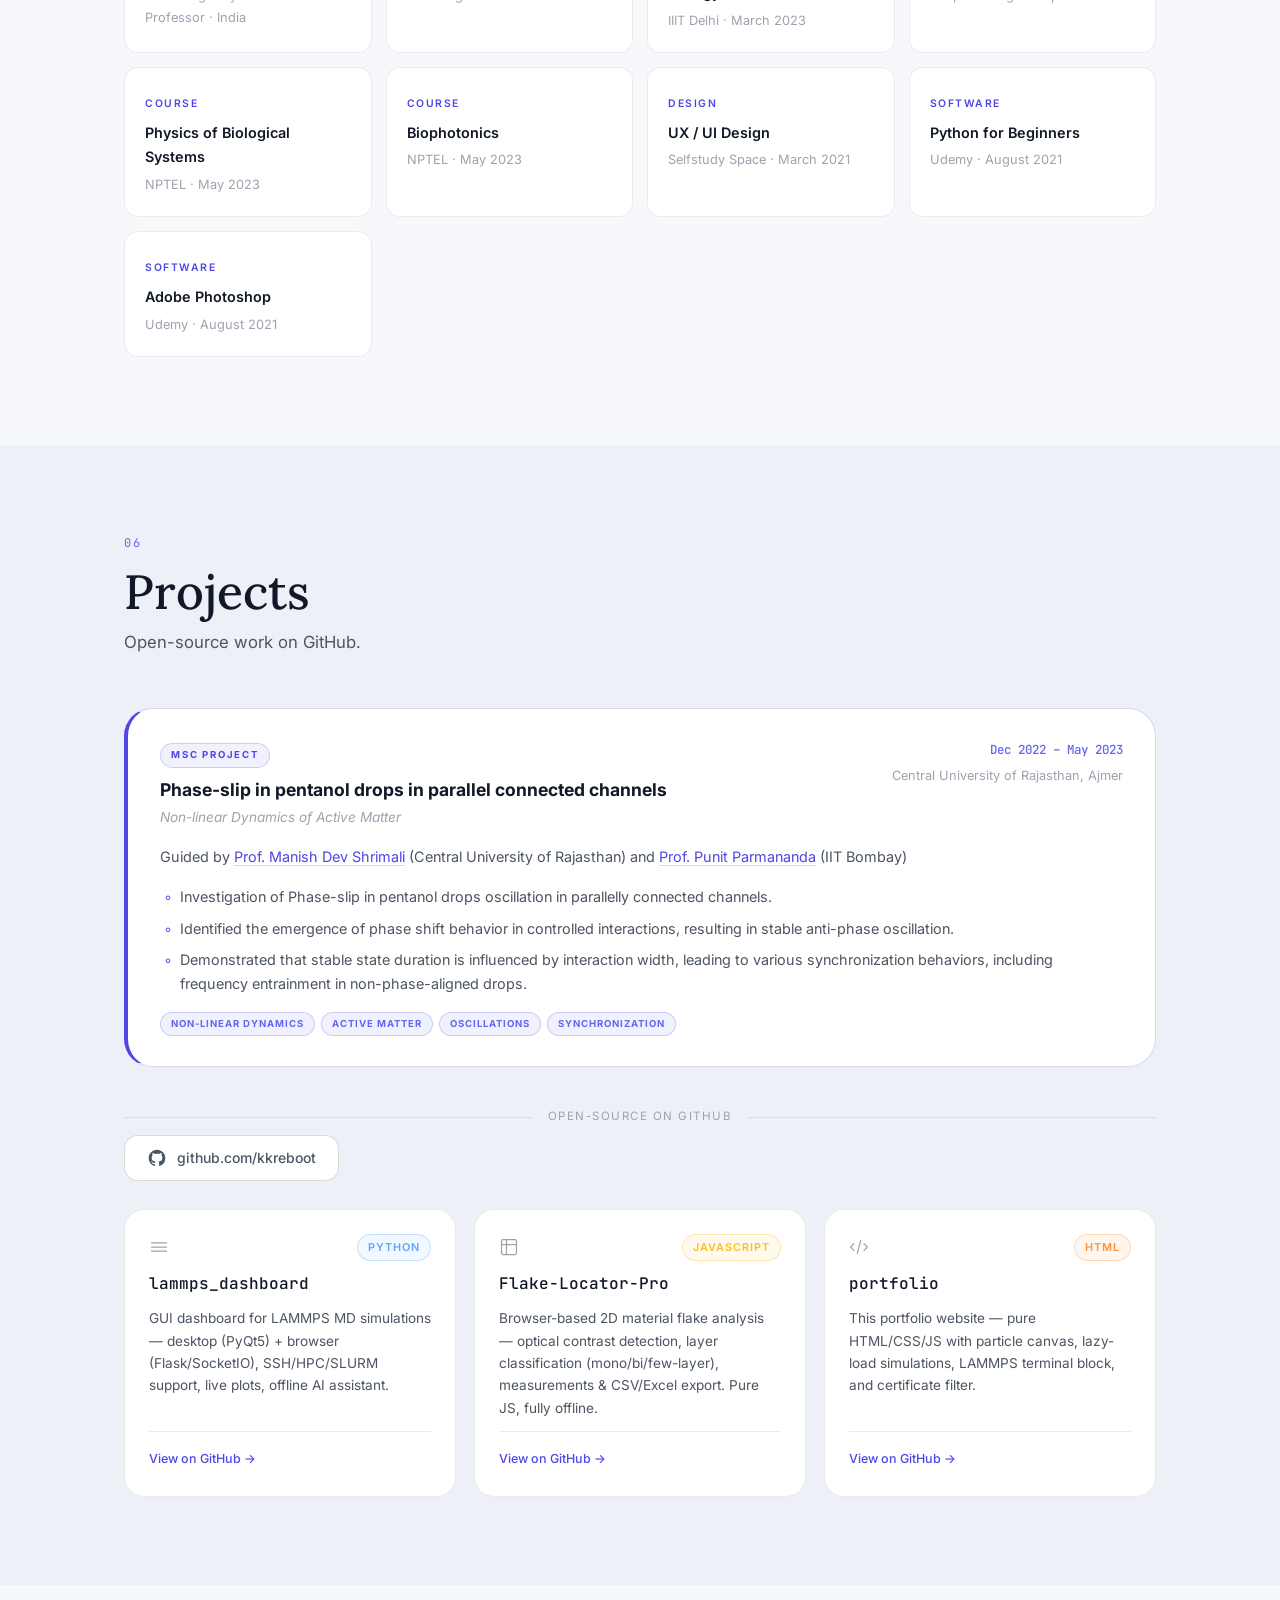
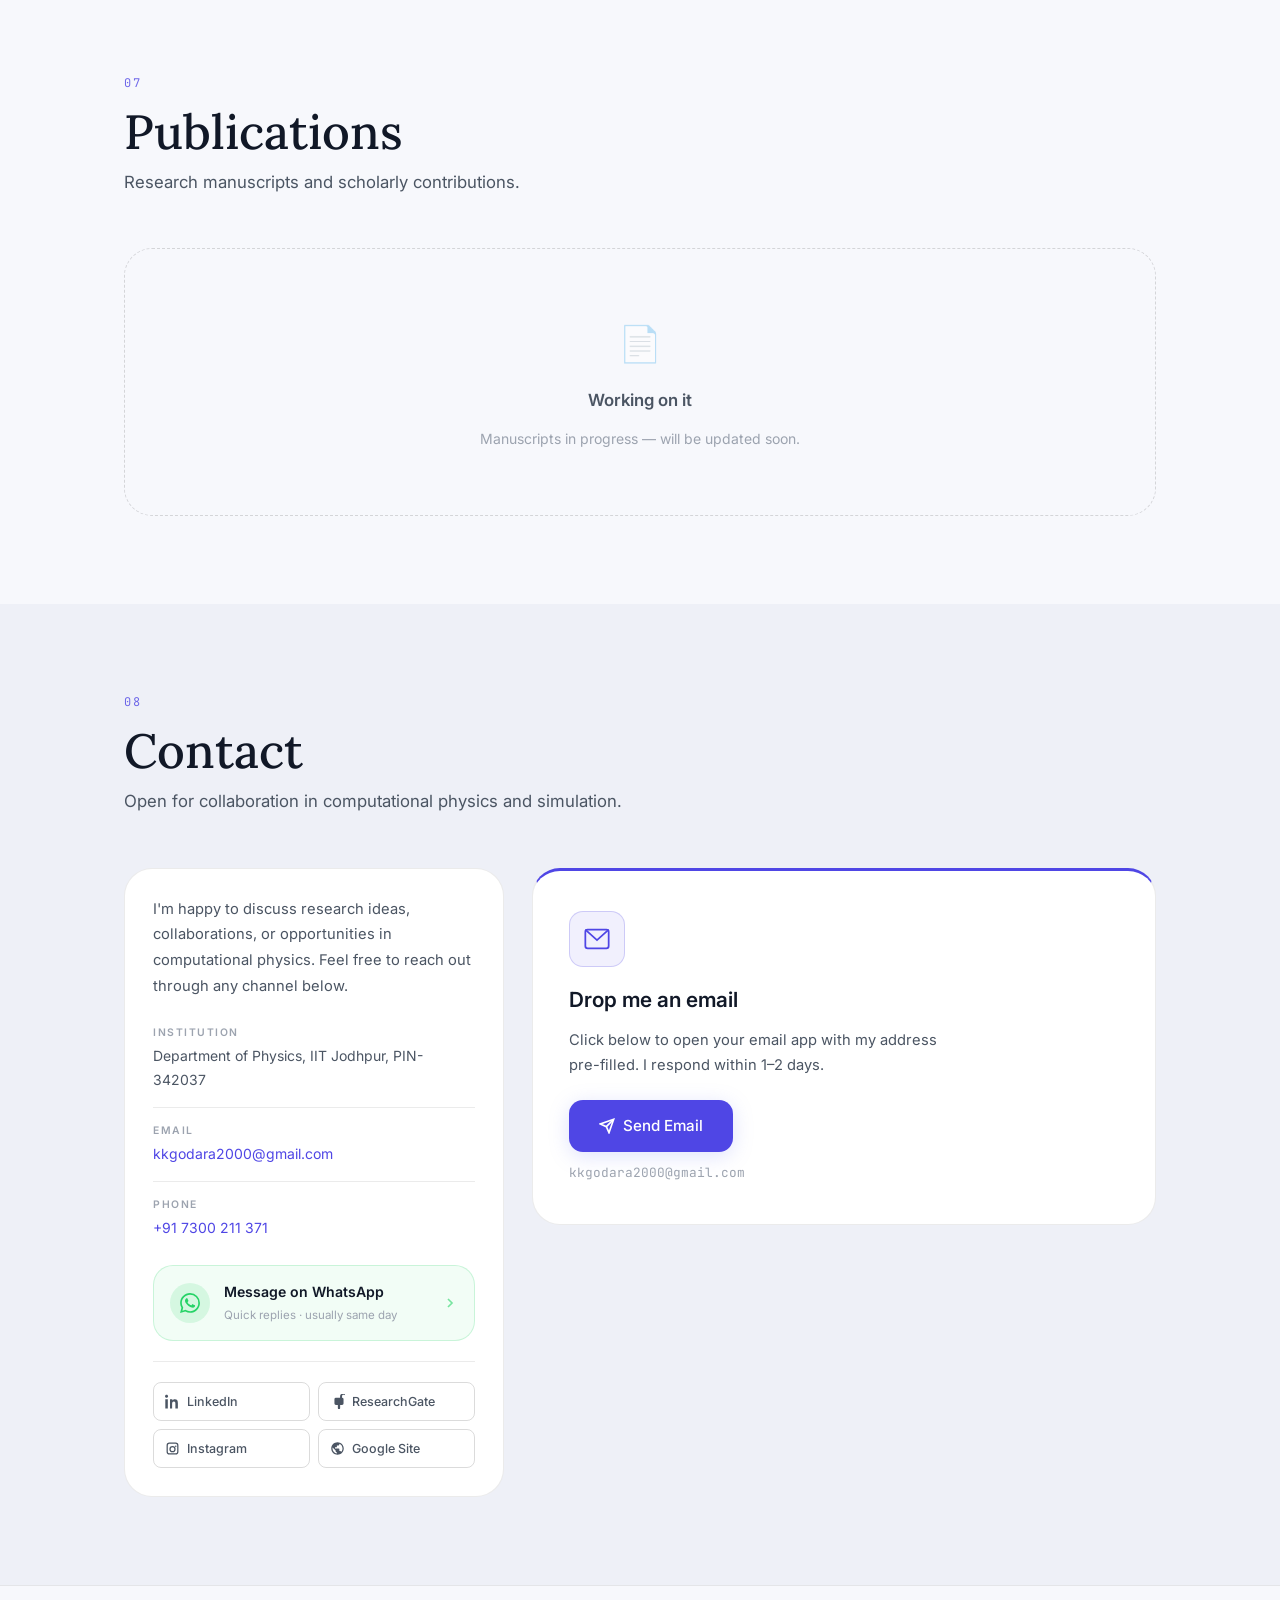
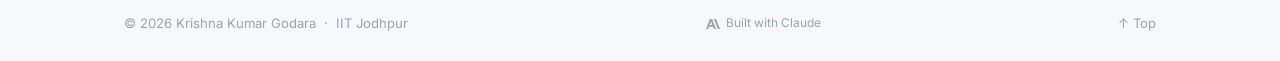
==== commit 59559a48: "Update index.html Co-Authored-By: Claude <claude@users.noreply.github.com>" ====
--- a/index.html
+++ b/index.html
@@ -662,7 +662,7 @@
                 </div>
                 <h3>Drop me an email</h3>
                 <p>Click below to open your email app with my address pre-filled. I respond within 1–2 days.</p>
-                <a href="https://mail.google.com/mail/?view=cm&to=kkgodara2000@gmail.com&su=Hello%20Krishna" target="_blank" rel="noopener noreferrer" class="btn btn-primary email-cta-btn">
+                <a href="https://mail.google.com/mail/?view=cm&amp;to=kkgodara2000@gmail.com&amp;su=Hello%20Krishna" target="_blank" rel="noopener noreferrer" class="btn btn-primary email-cta-btn">
                   <svg width="16" height="16" viewBox="0 0 24 24" fill="none" stroke="currentColor" stroke-width="2.5" aria-hidden="true"><line x1="22" y1="2" x2="11" y2="13"/><polygon points="22 2 15 22 11 13 2 9 22 2"/></svg>
                   Send Email
                 </a>
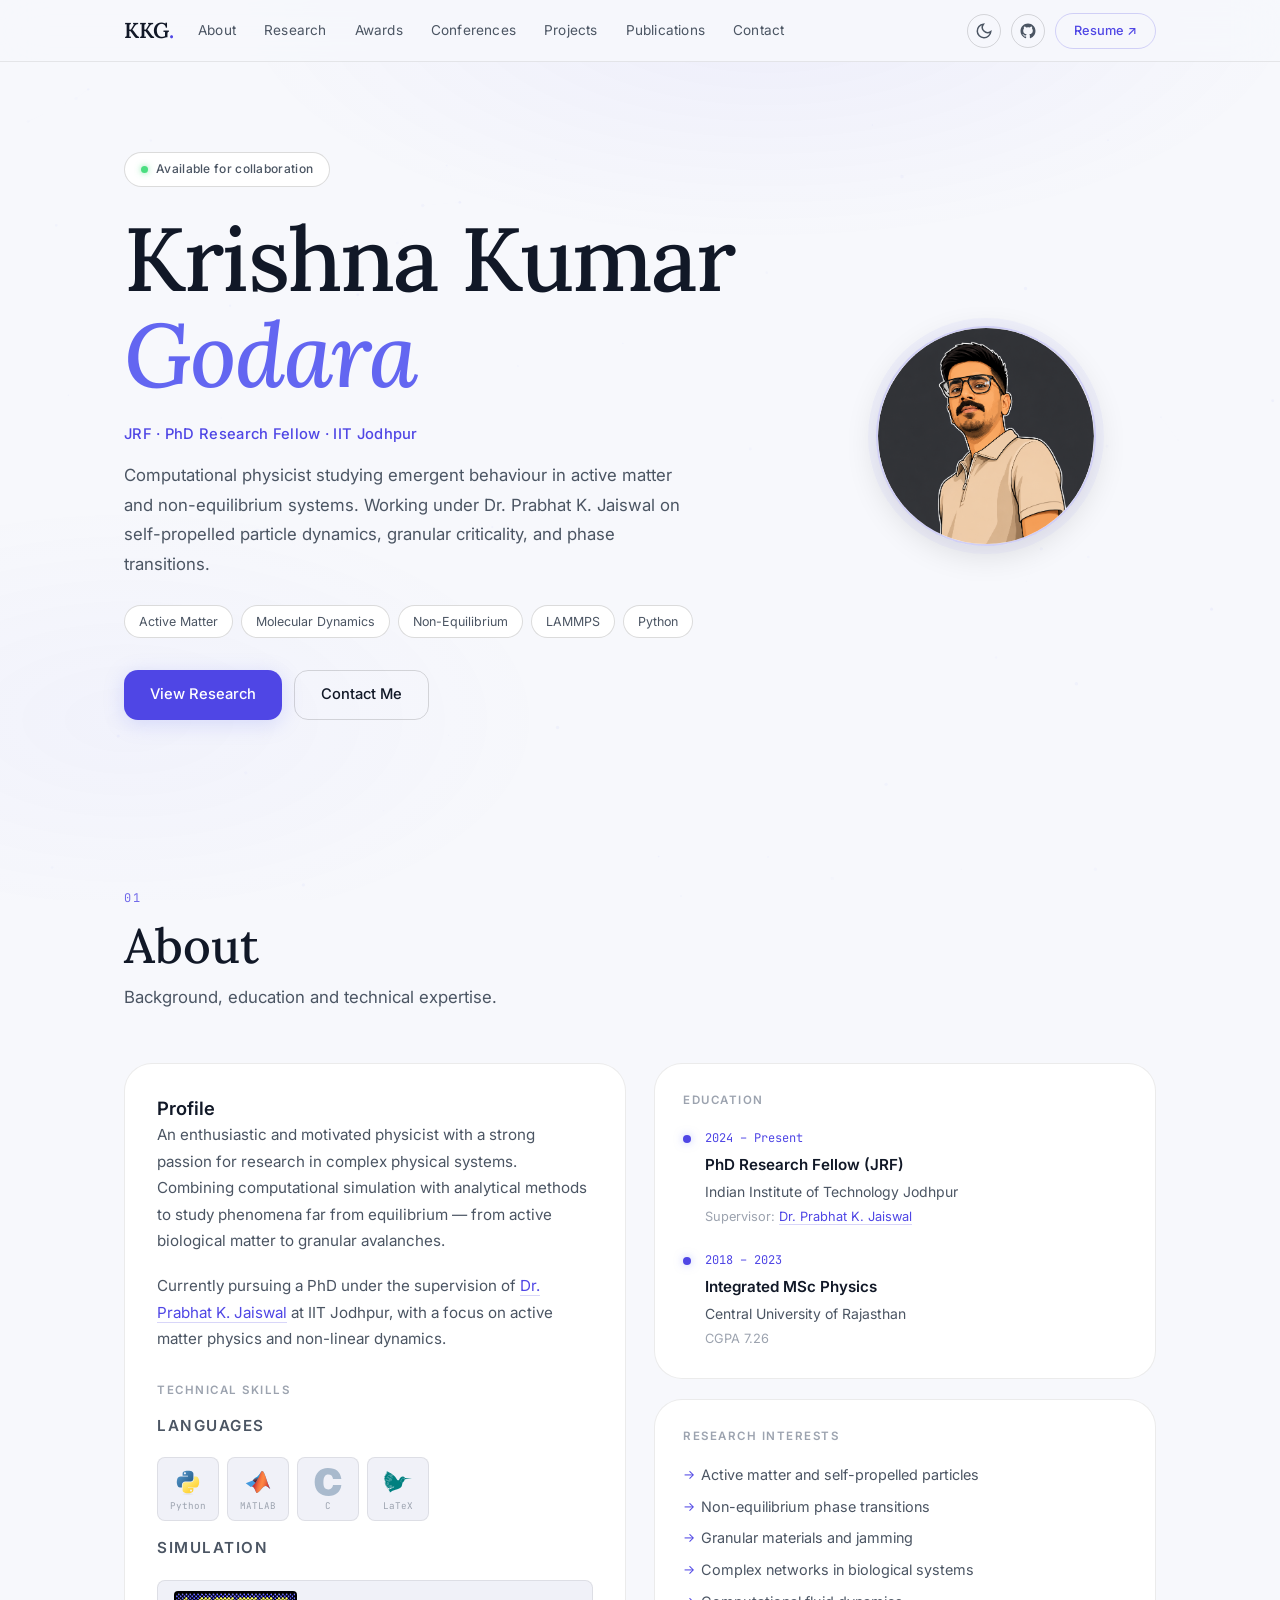
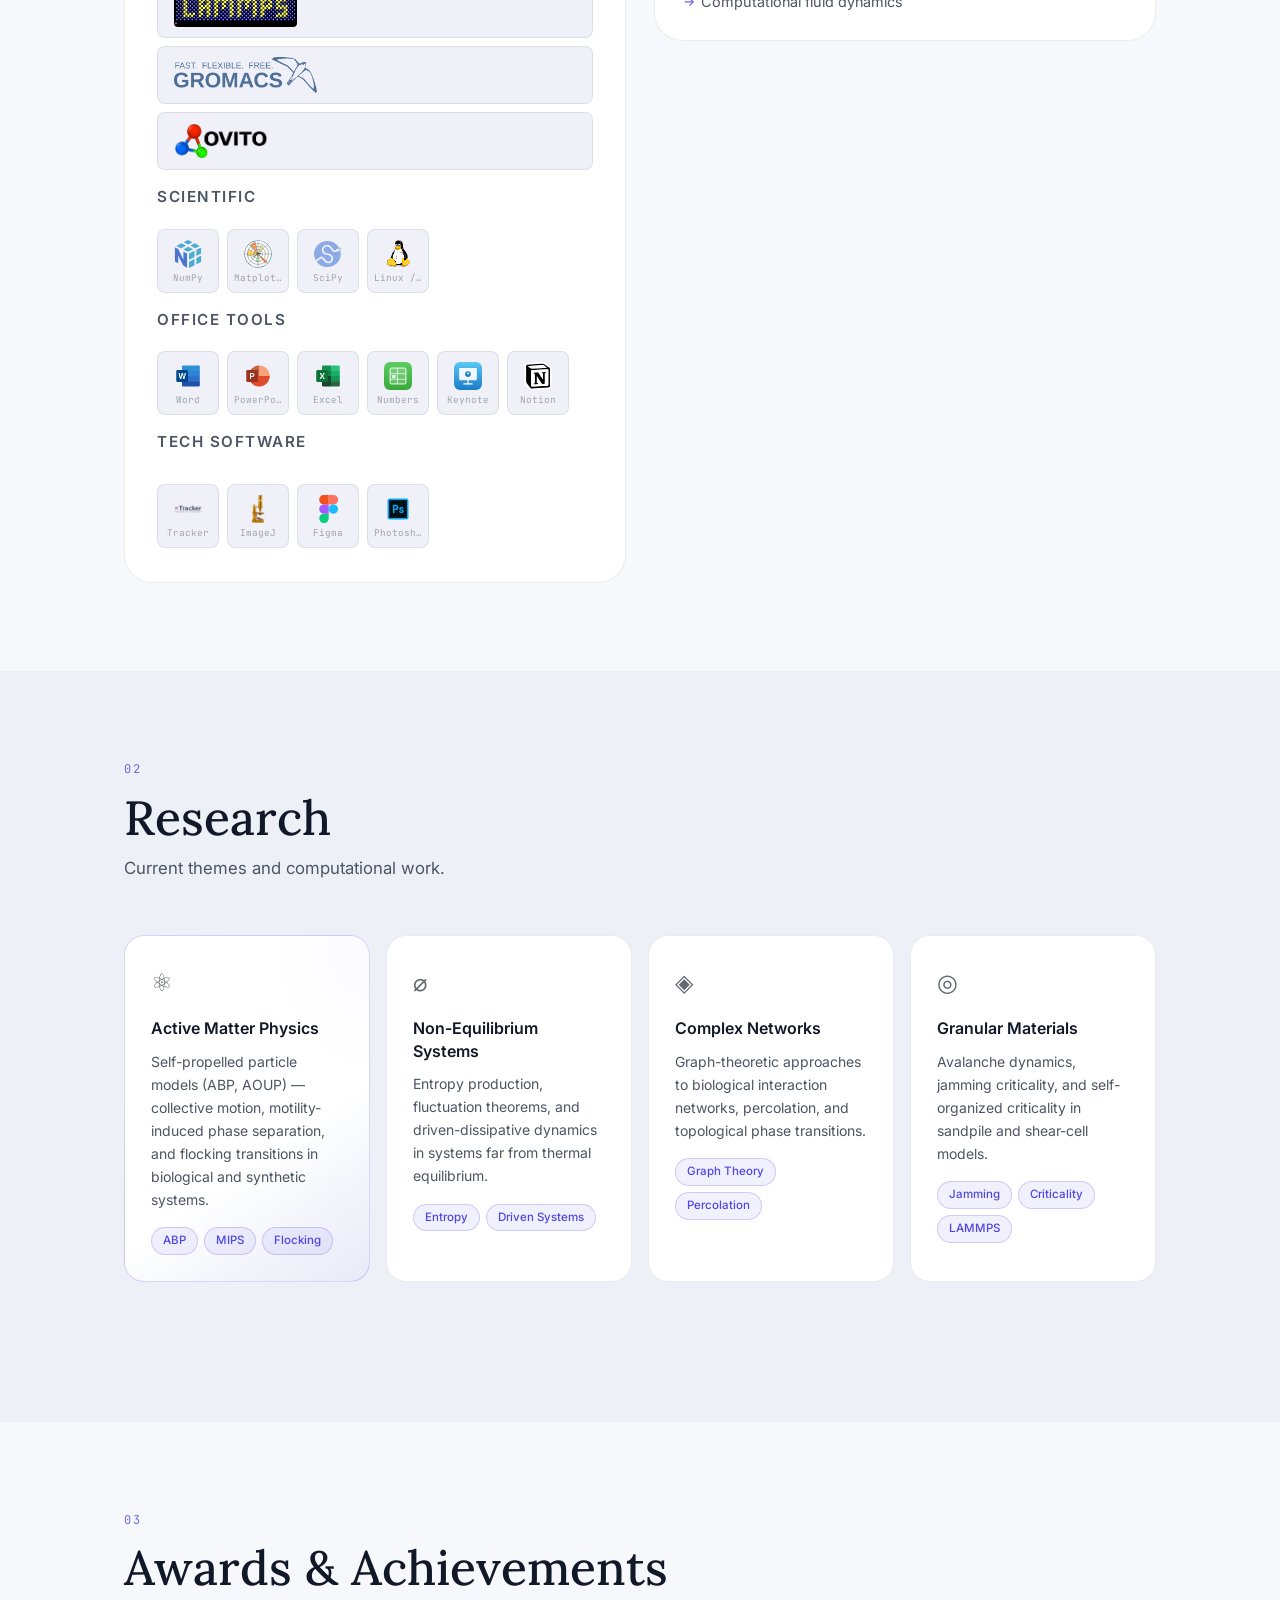
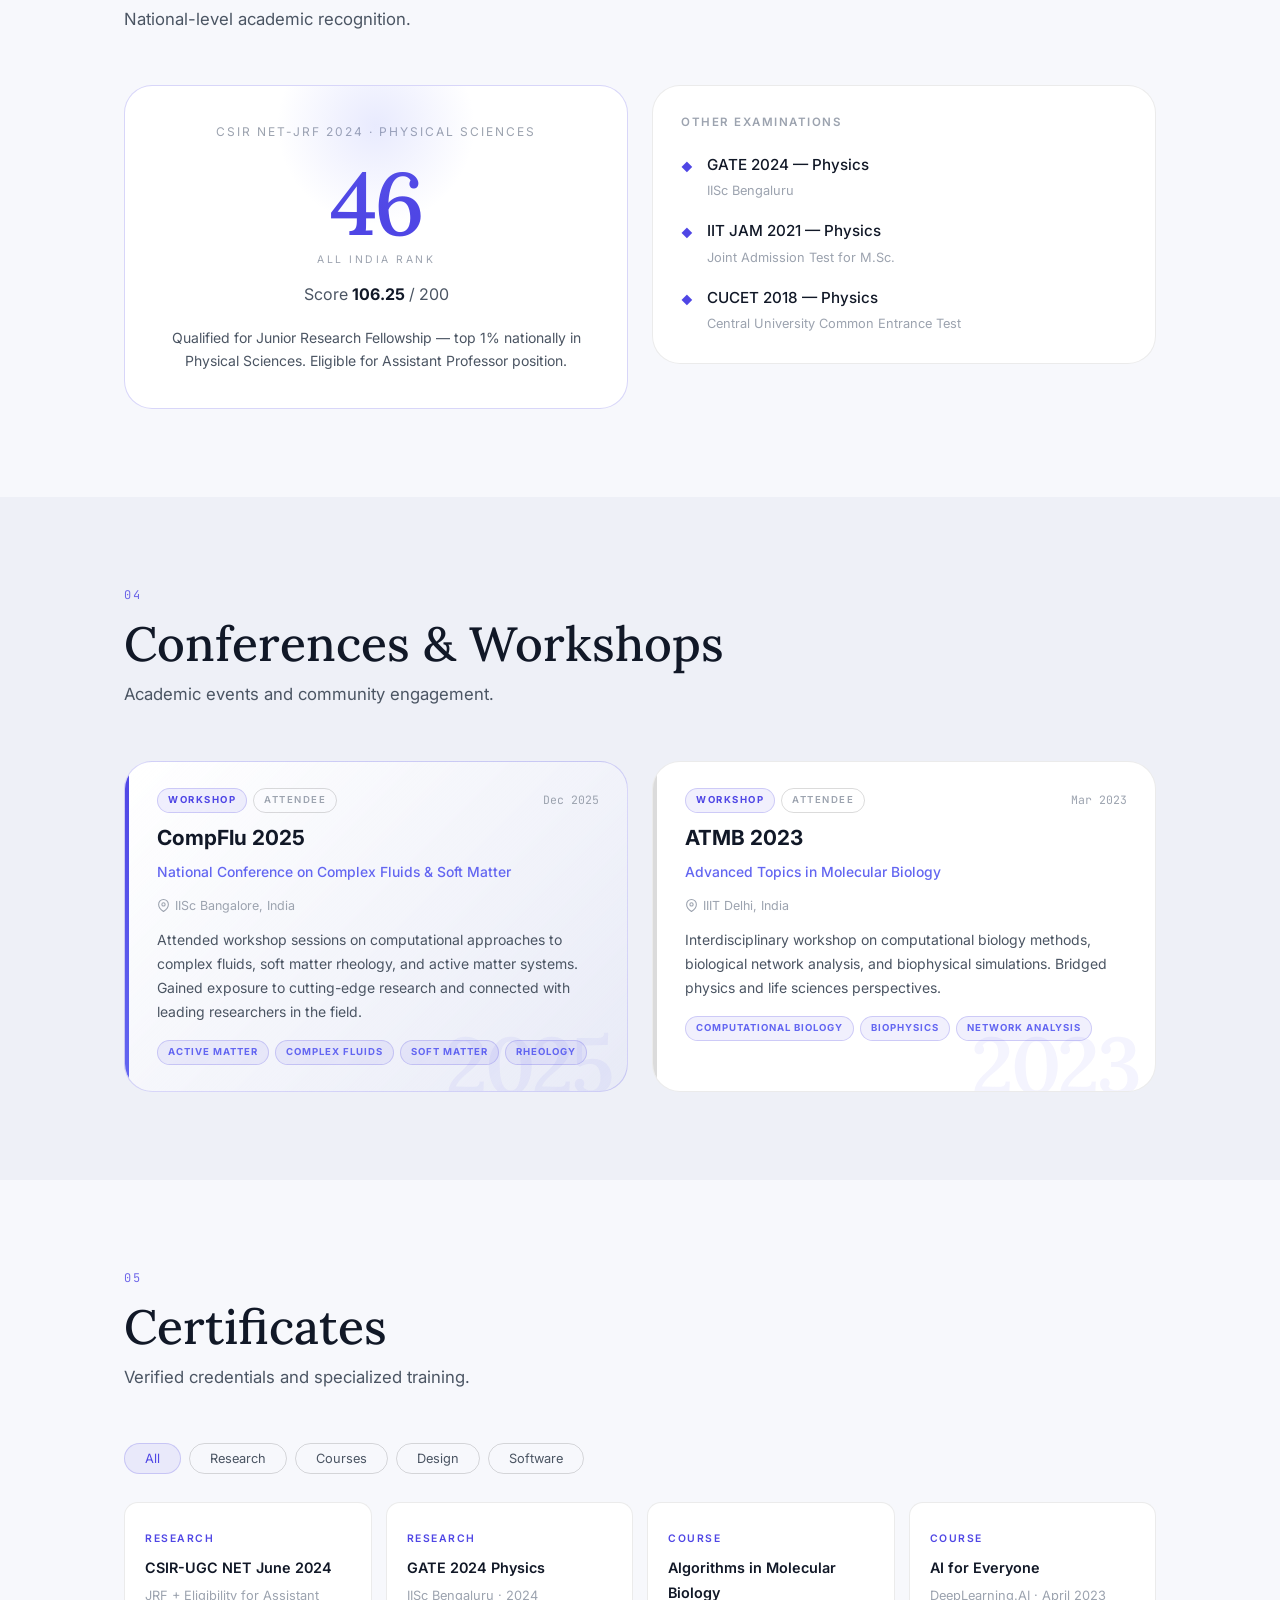
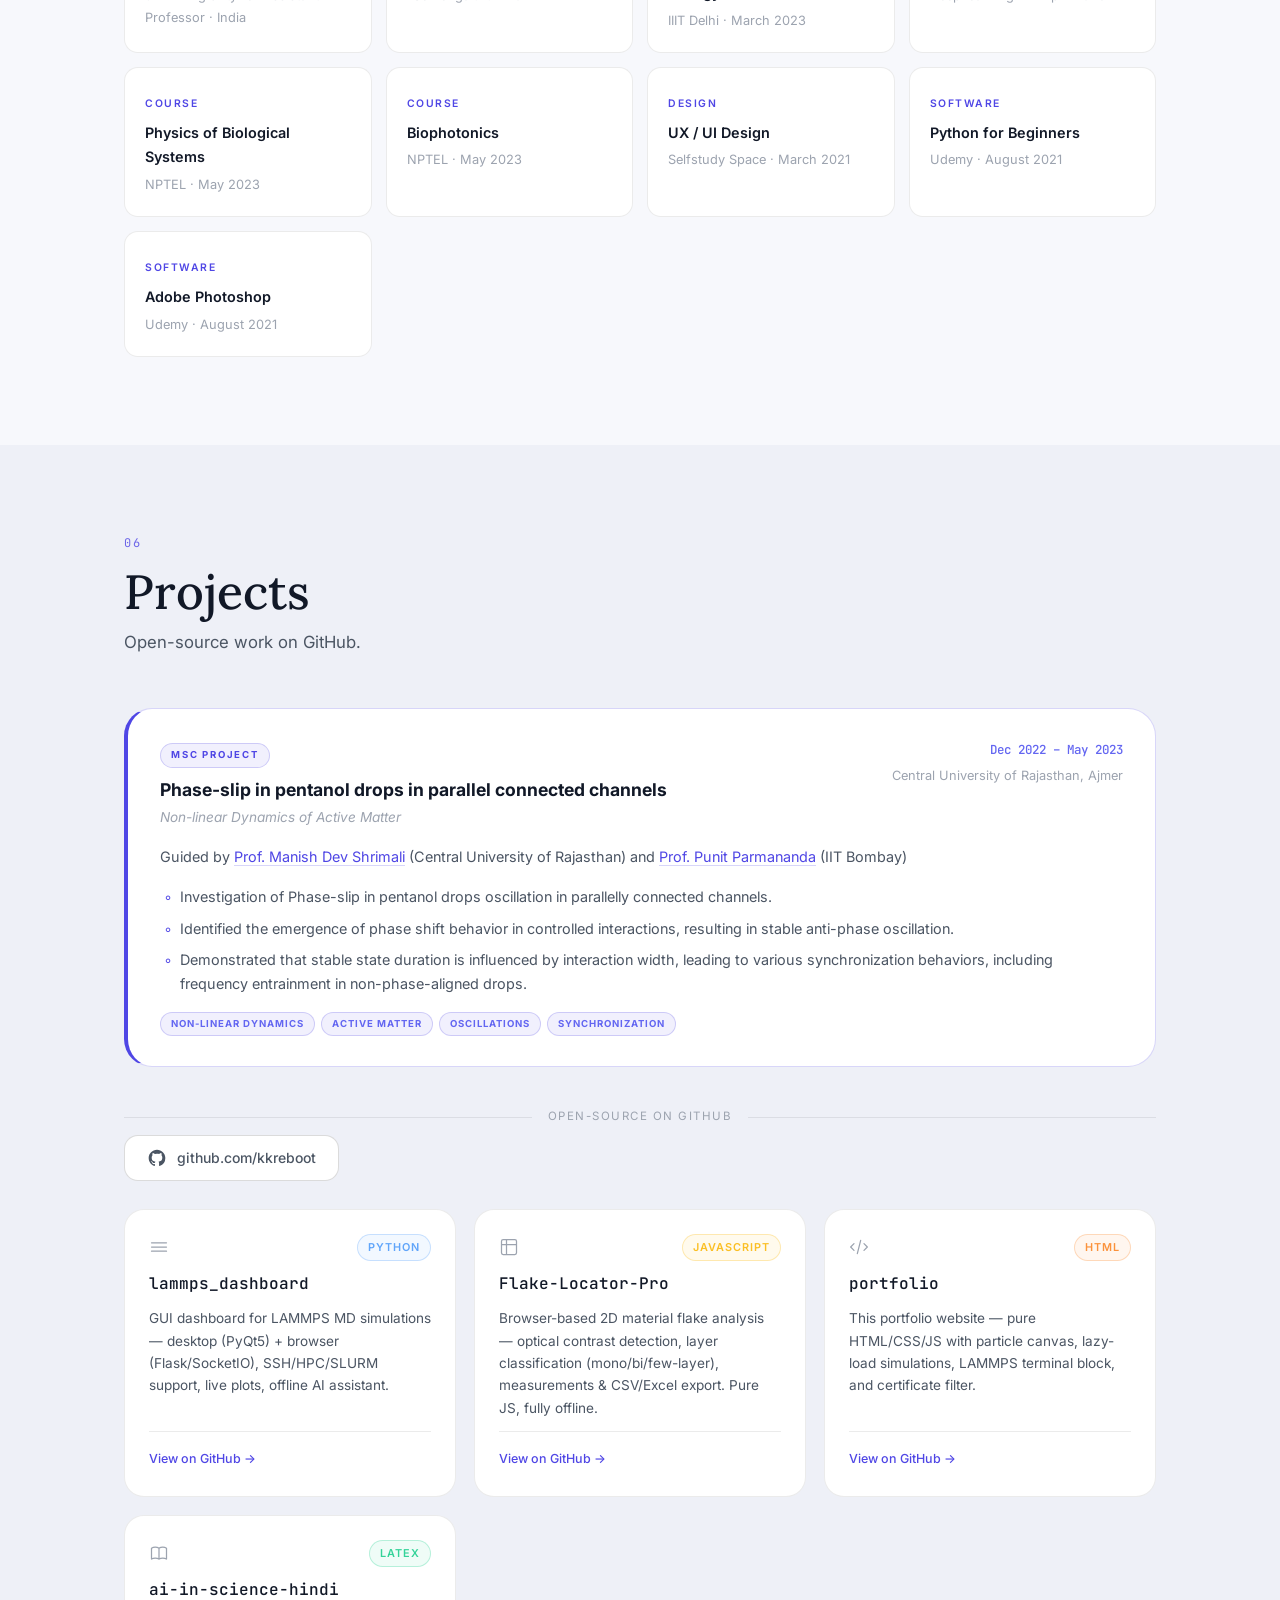
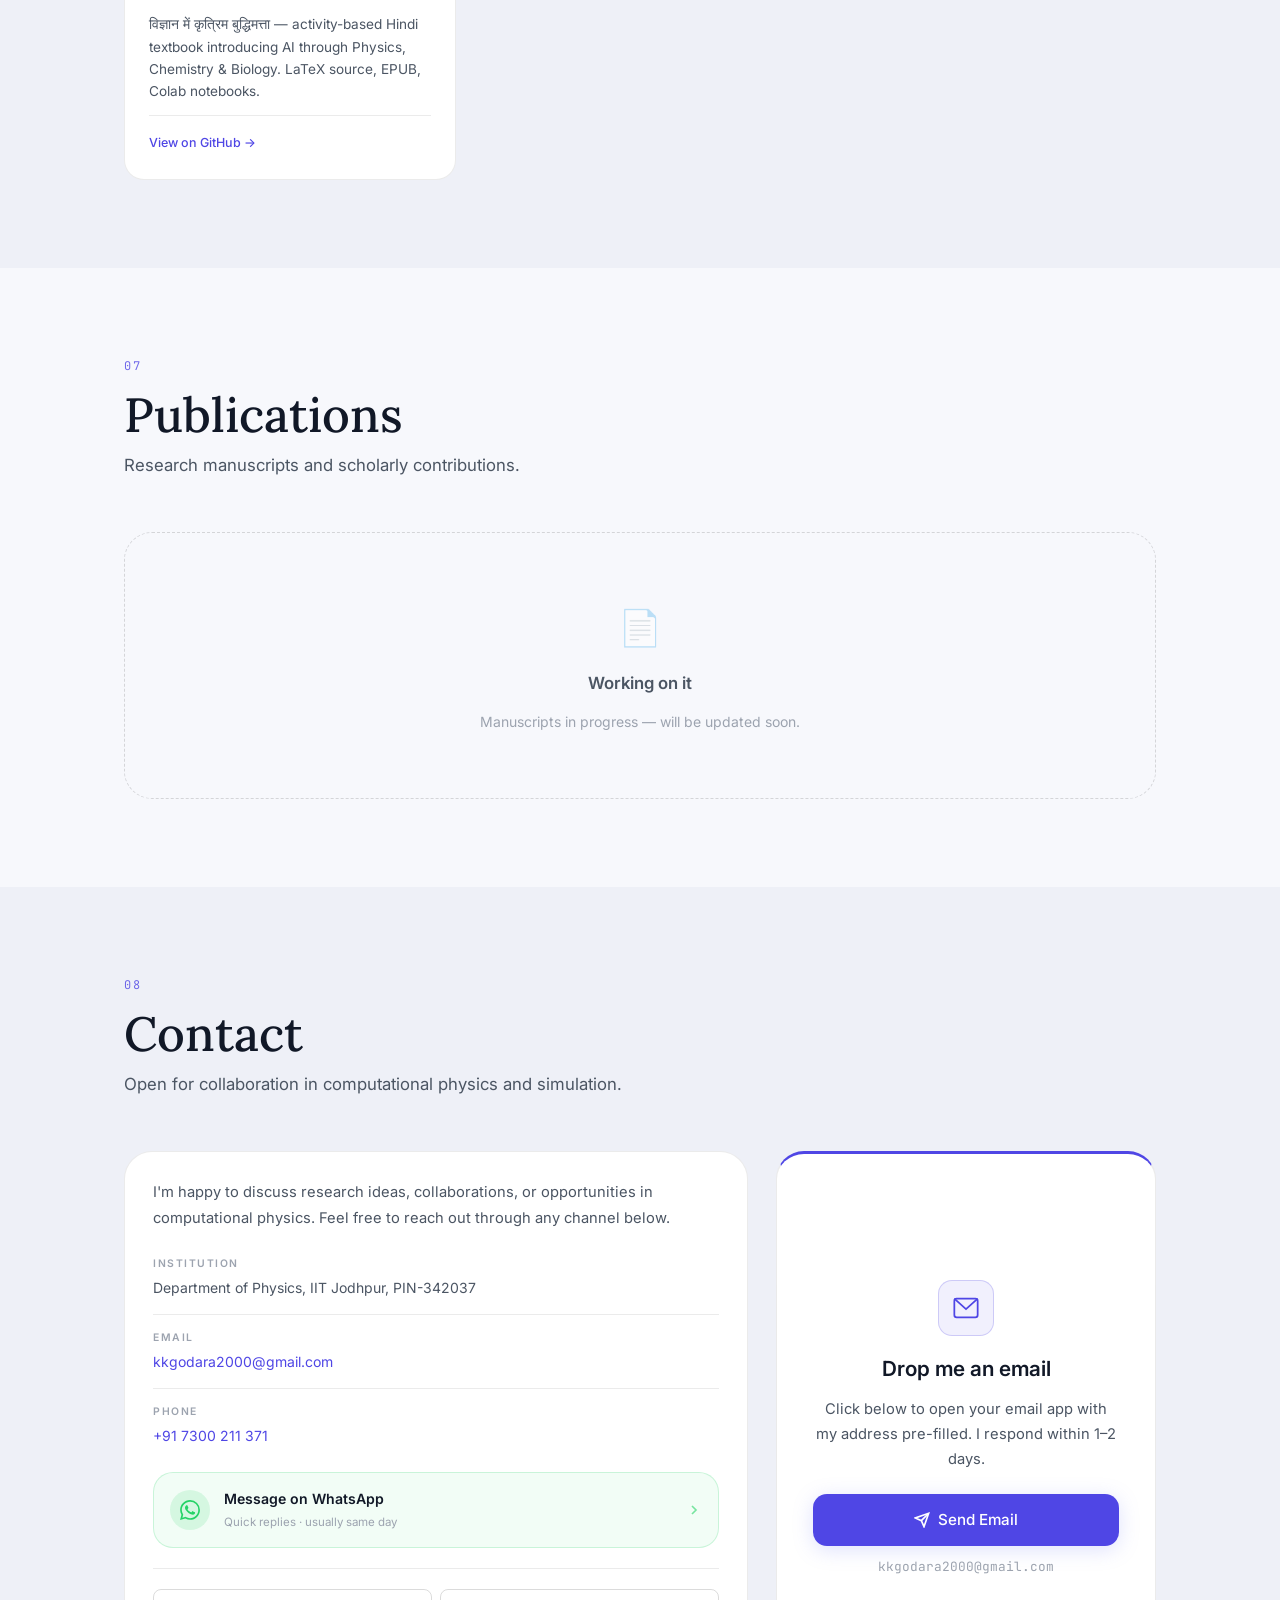
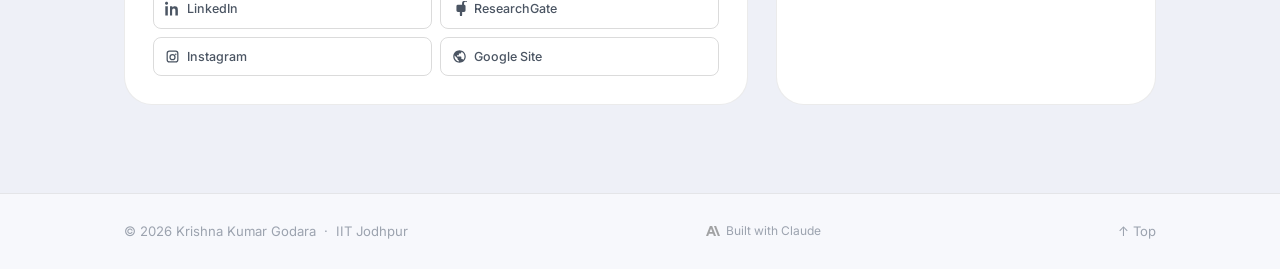
==== commit ca1a0f77: "update project" ====
--- a/index.html
+++ b/index.html
@@ -567,6 +567,18 @@
                 <span class="repo-arrow">View on GitHub →</span>
               </div>
             </a>
+
+            <a href="https://github.com/kkreboot/ai-in-science-hindi" target="_blank" rel="noopener noreferrer" class="repo-card">
+              <div class="repo-top">
+                <svg class="repo-icon" viewBox="0 0 24 24" fill="none" stroke="currentColor" stroke-width="1.5"><path stroke-linecap="round" stroke-linejoin="round" d="M12 6.253v13m0-13C10.832 5.477 9.246 5 7.5 5S4.168 5.477 3 6.253v13C4.168 18.477 5.754 18 7.5 18s3.332.477 4.5 1.253m0-13C13.168 5.477 14.754 5 16.5 5c1.747 0 3.332.477 4.5 1.253v13C19.832 18.477 18.247 18 16.5 18c-1.746 0-3.332.477-4.5 1.253"/></svg>
+                <span class="repo-lang" data-lang="tex">LaTeX</span>
+              </div>
+              <h3>ai-in-science-hindi</h3>
+              <p>विज्ञान में कृत्रिम बुद्धिमत्ता — activity-based Hindi textbook introducing AI through Physics, Chemistry &amp; Biology. LaTeX source, EPUB, Colab notebooks.</p>
+              <div class="repo-foot">
+                <span class="repo-arrow">View on GitHub →</span>
+              </div>
+            </a>
           </div>
         </div>
       </section>
--- a/styles.css
+++ b/styles.css
@@ -1142,6 +1142,7 @@
 .repo-lang[data-lang="python"] { color: #60a5fa; border-color: rgba(96,165,250,.3); background: rgba(96,165,250,.08); }
 .repo-lang[data-lang="js"]     { color: #fbbf24; border-color: rgba(251,191,36,.3);  background: rgba(251,191,36,.08); }
 .repo-lang[data-lang="html"]   { color: #fb923c; border-color: rgba(251,146,60,.3);  background: rgba(251,146,60,.08); }
+.repo-lang[data-lang="tex"]    { color: #34d399; border-color: rgba(52,211,153,.3);  background: rgba(52,211,153,.08); }
 
 .repo-card h3 { font-size: 1rem; font-family: var(--f-mono); font-weight: 500; color: var(--txt); }
 
@@ -1223,9 +1224,9 @@
    ───────────────────────────────────────────────────────── */
 .contact-layout {
   display: grid;
-  grid-template-columns: 380px 1fr;
+  grid-template-columns: 1fr 380px;
   gap: 28px;
-  align-items: start;
+  align-items: stretch;
 }
 
 .contact-left {
@@ -1358,7 +1359,11 @@
 }
 .soc-chip svg { flex-shrink: 0; }
 
-.contact-right { min-width: 0; }
+.contact-right {
+  min-width: 0;
+  display: flex;
+  flex-direction: column;
+}
 
 .wa-label {
   font-size: .65rem;
@@ -2060,8 +2065,11 @@
   padding: 40px 36px;
   display: flex;
   flex-direction: column;
-  align-items: flex-start;
+  align-items: center;
+  justify-content: center;
+  text-align: center;
   gap: 14px;
+  flex: 1;
 }
 
 .email-cta-icon {
@@ -2087,12 +2095,13 @@
   font-size: .92rem;
   color: var(--txt-2);
   line-height: 1.7;
-  max-width: 400px;
 }
 
 .email-cta-btn {
   margin-top: 8px;
-  padding: 13px 30px;
+  width: 100%;
+  justify-content: center;
+  padding: 13px 24px;
   font-size: .95rem;
 }
 
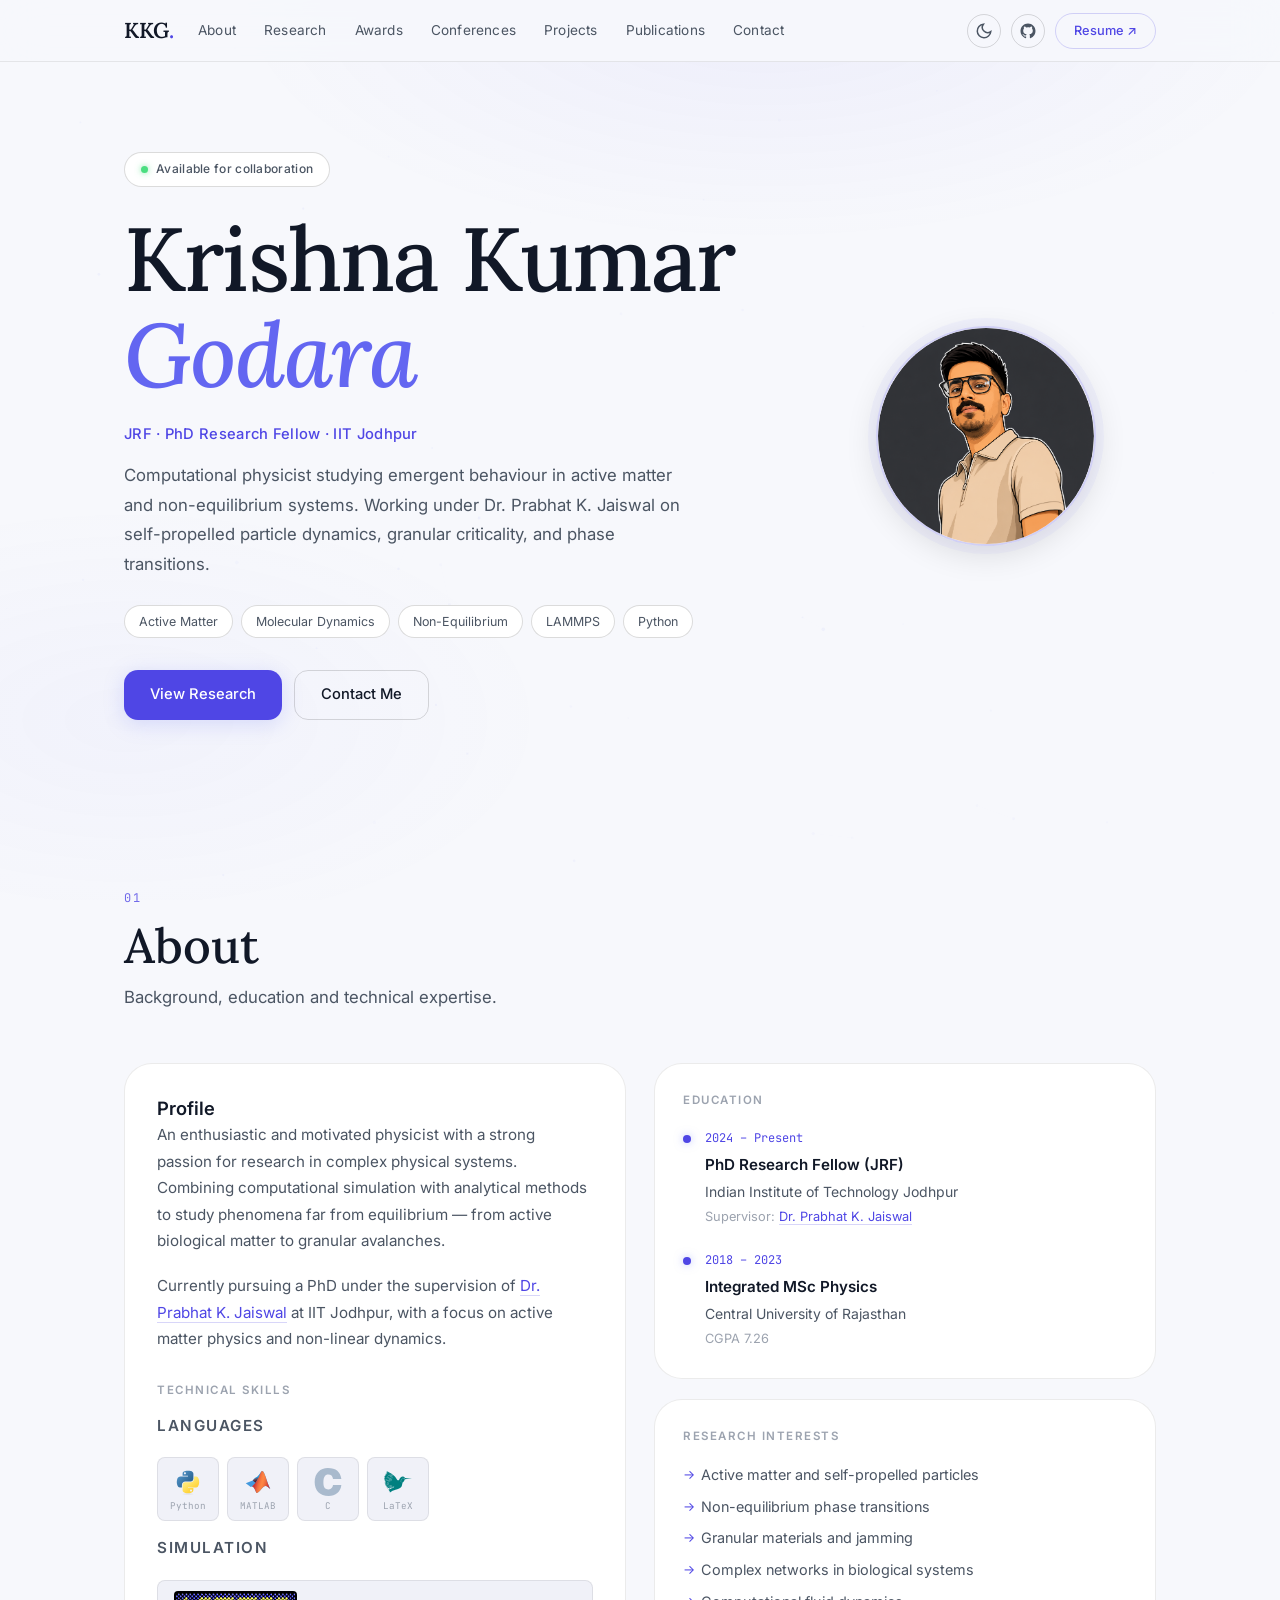
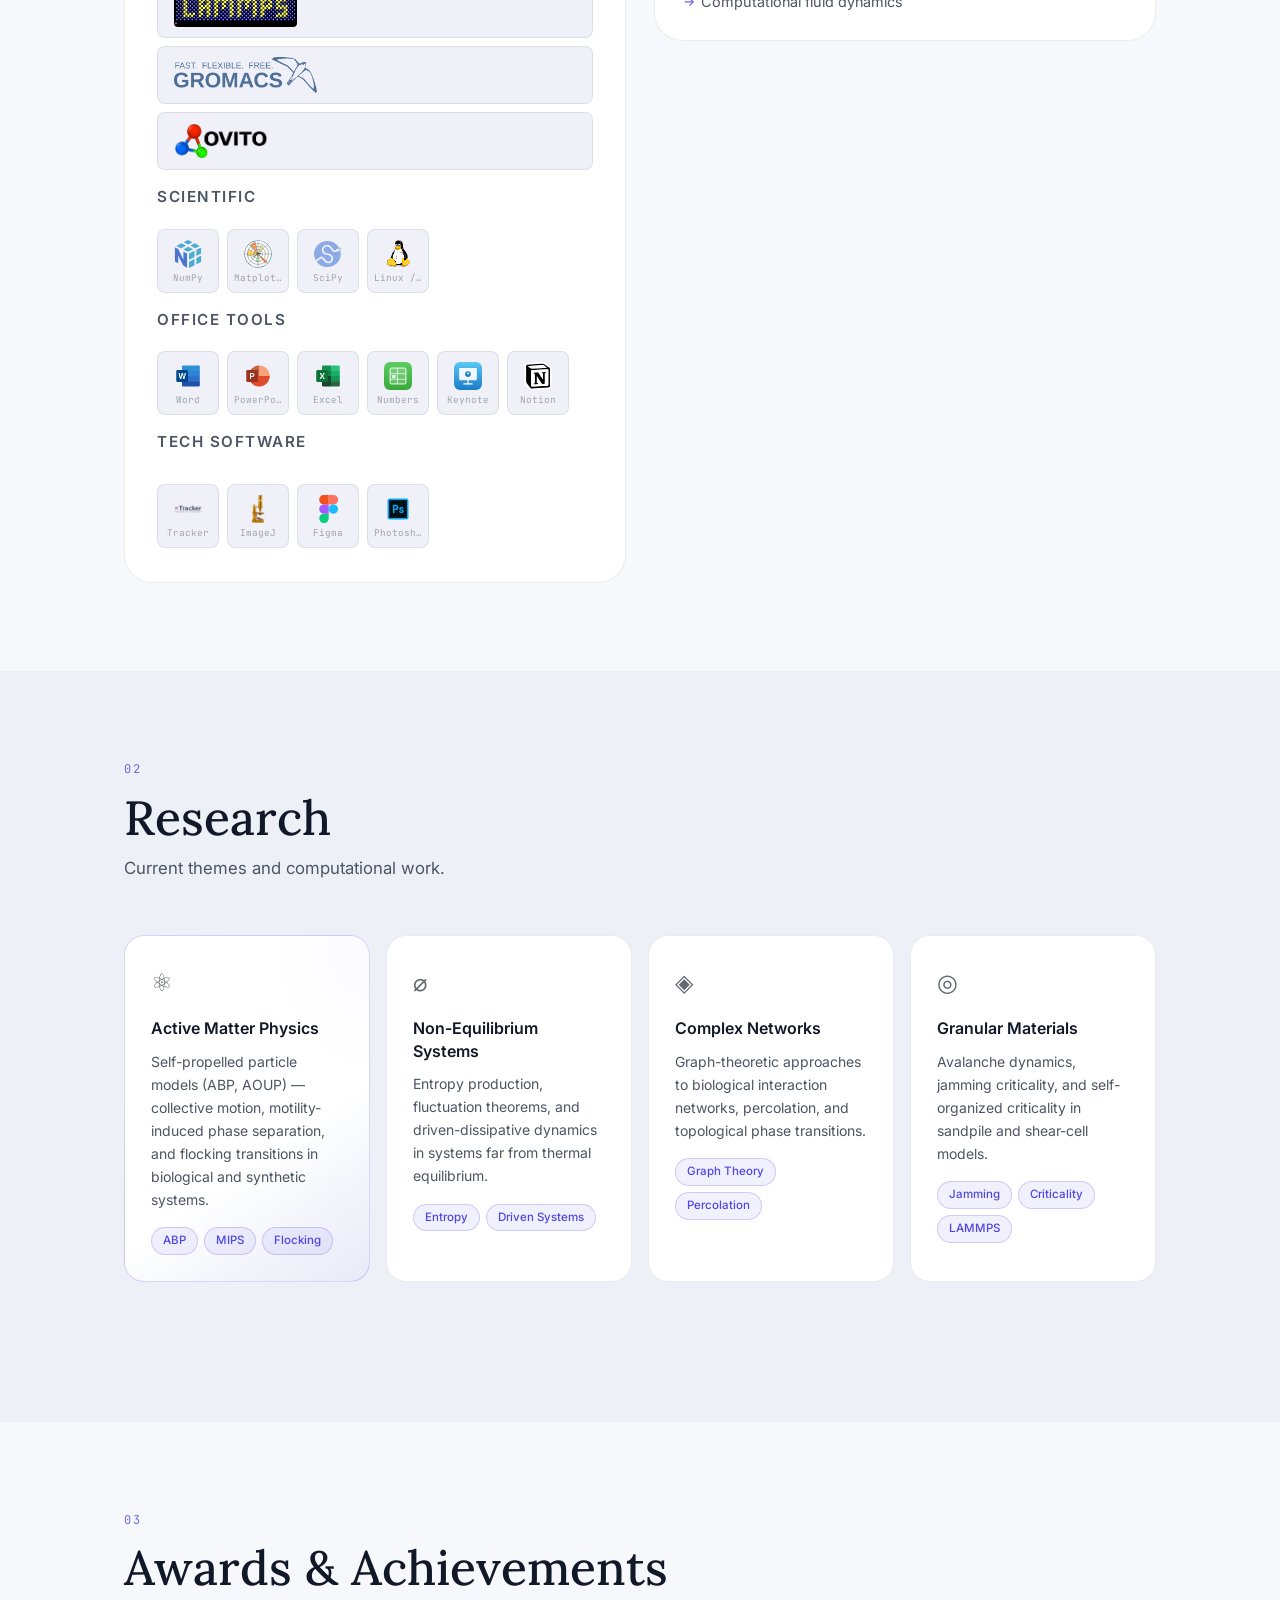
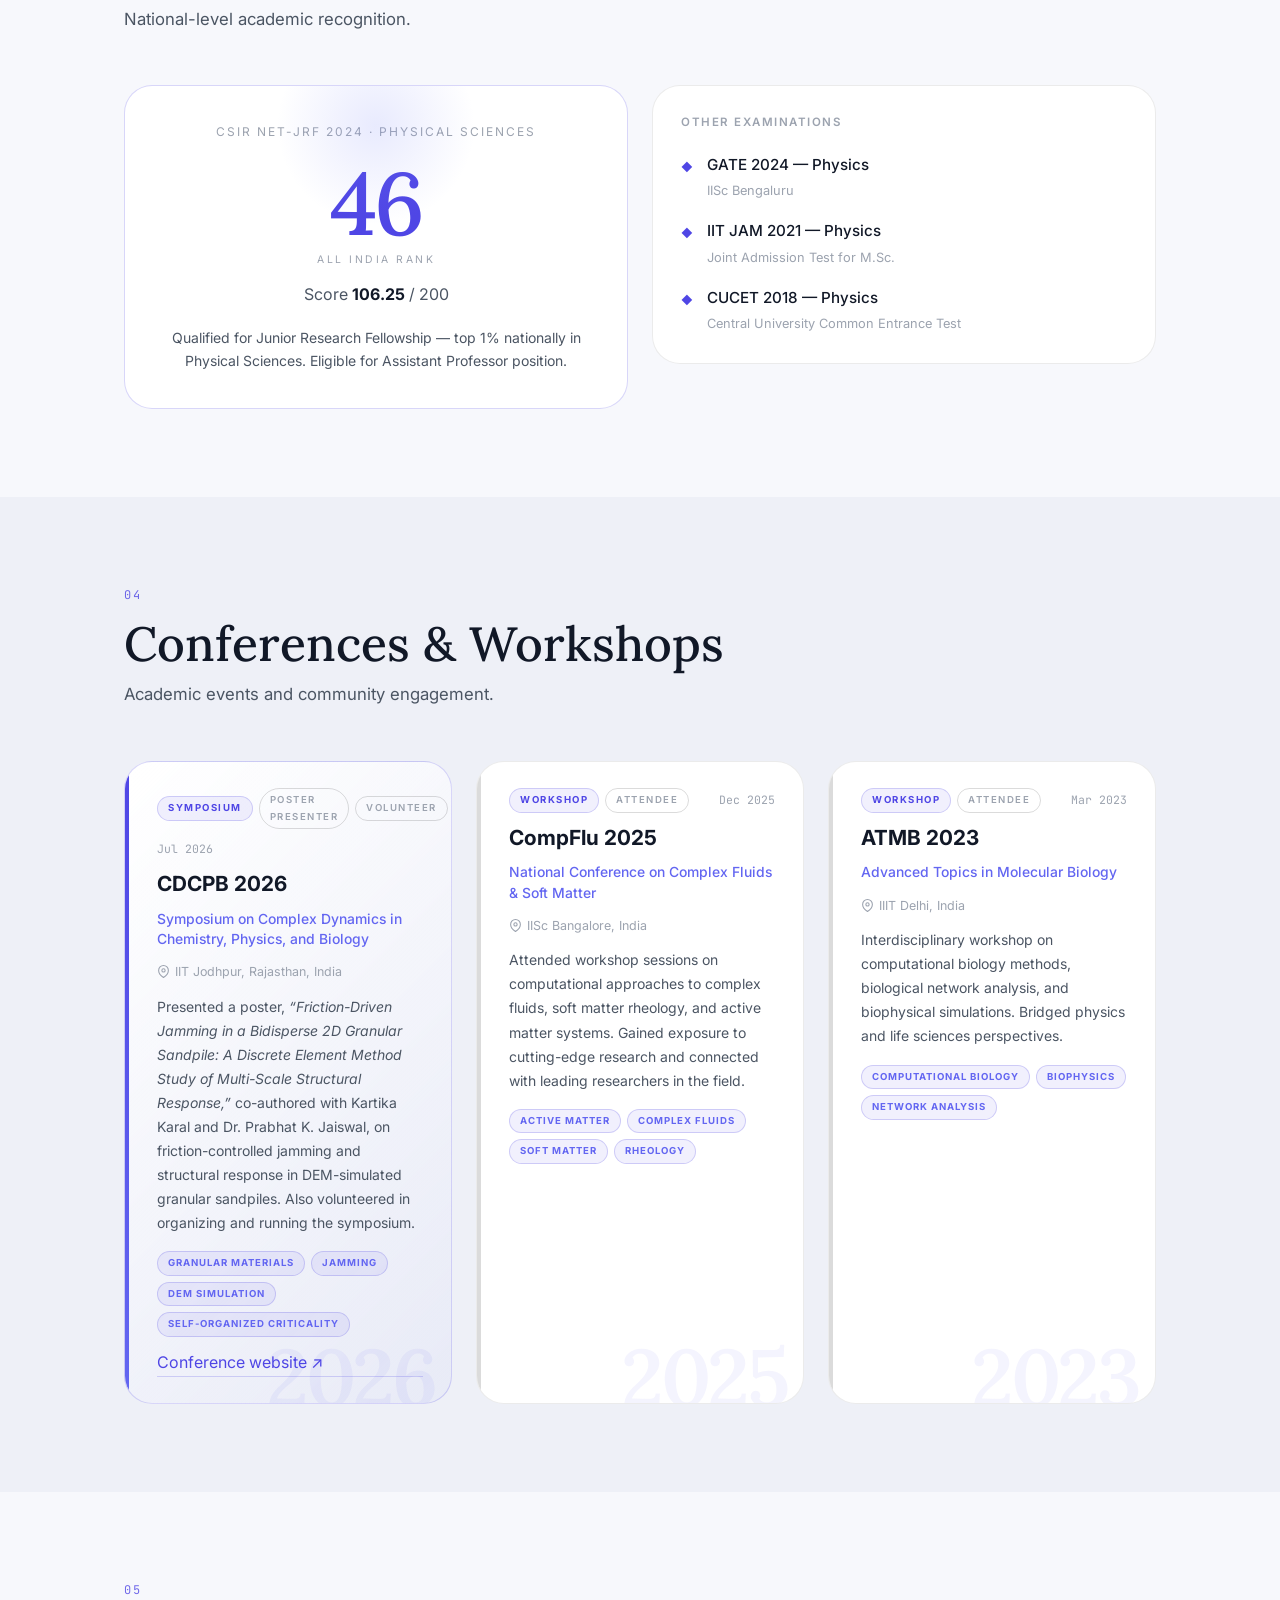
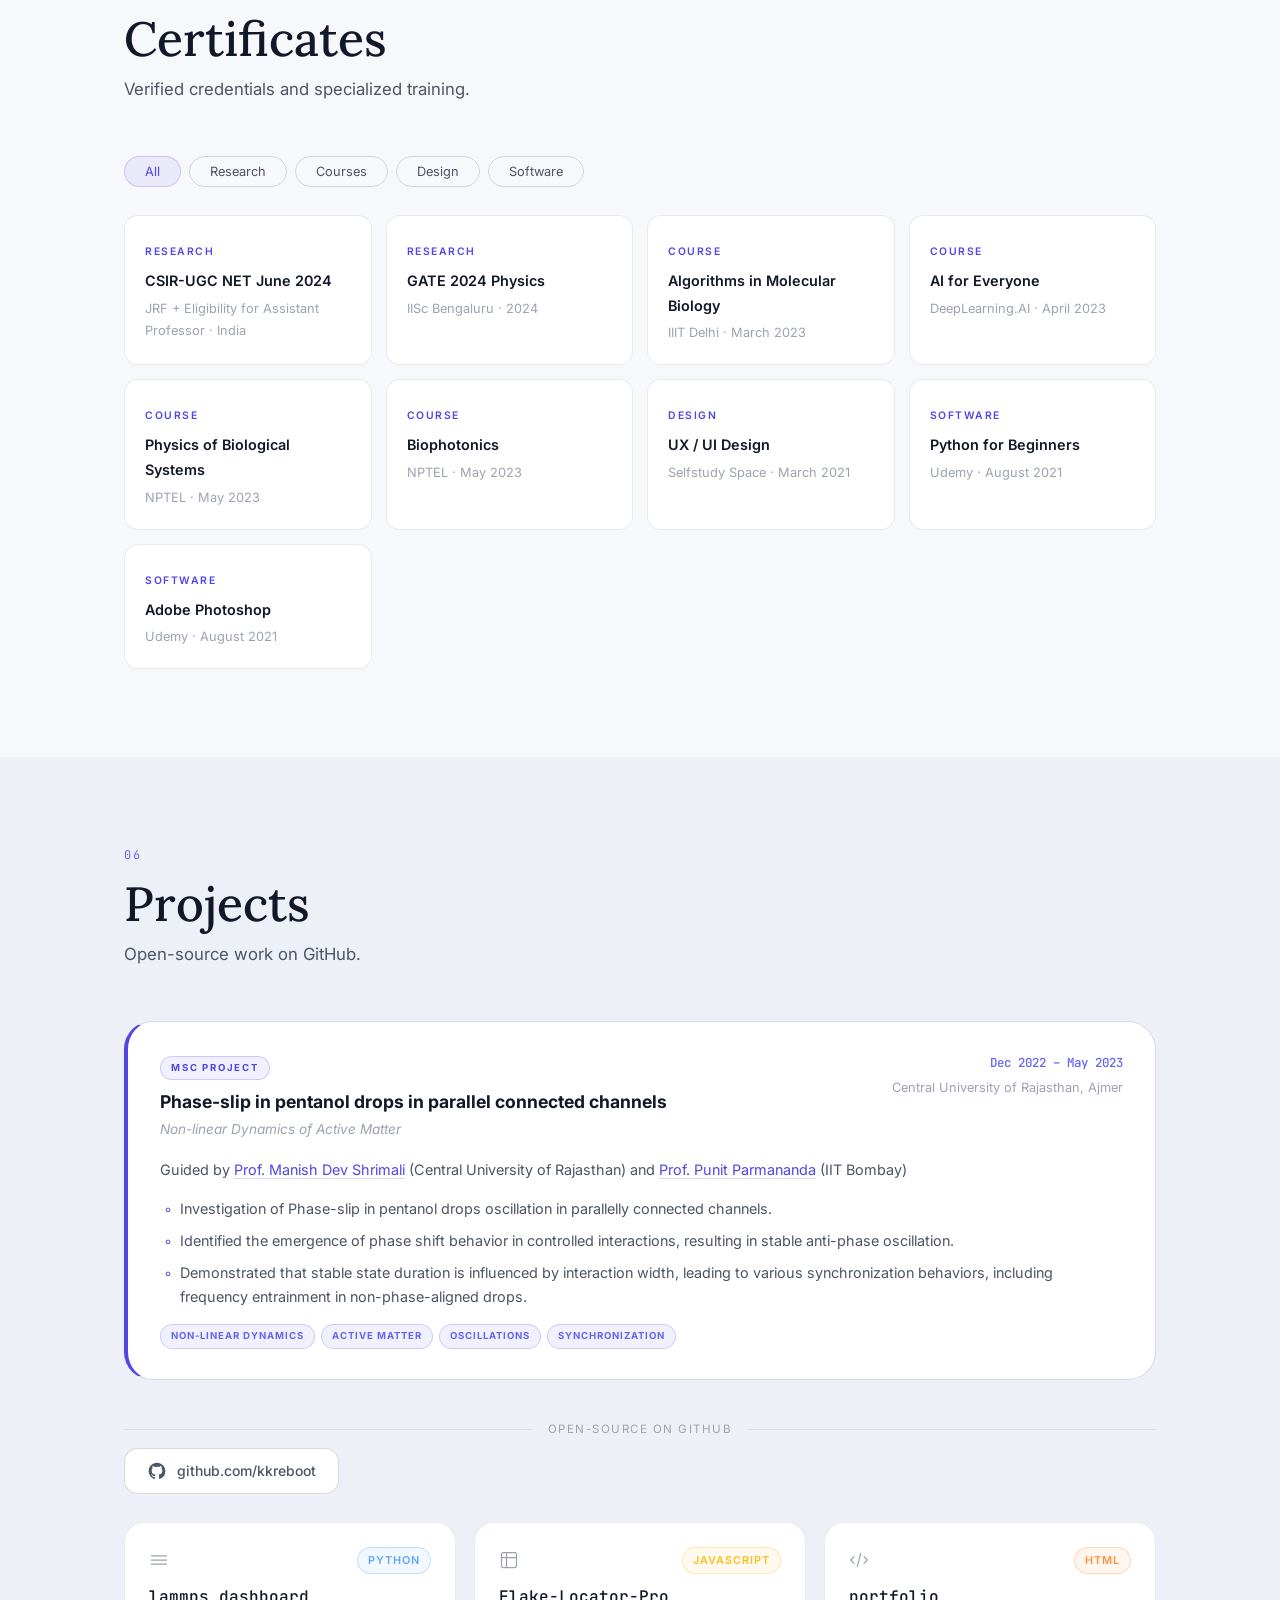
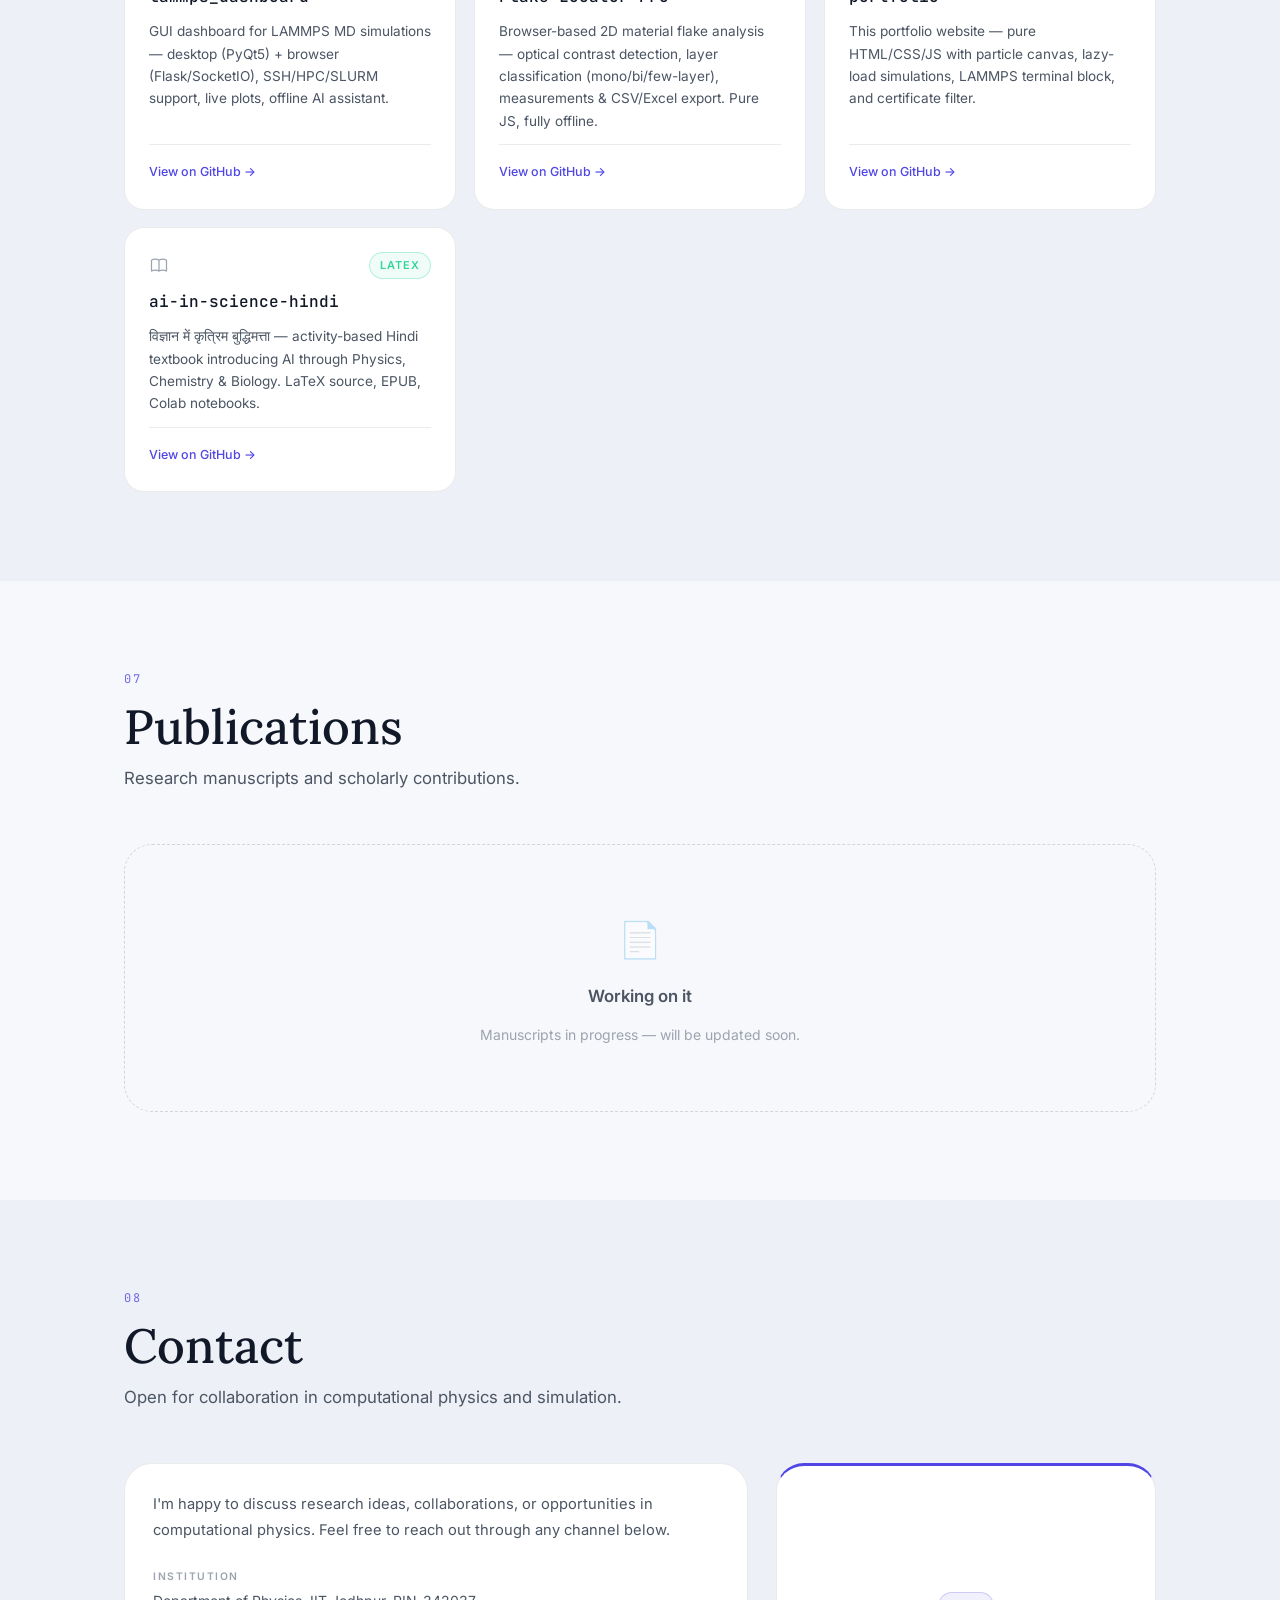
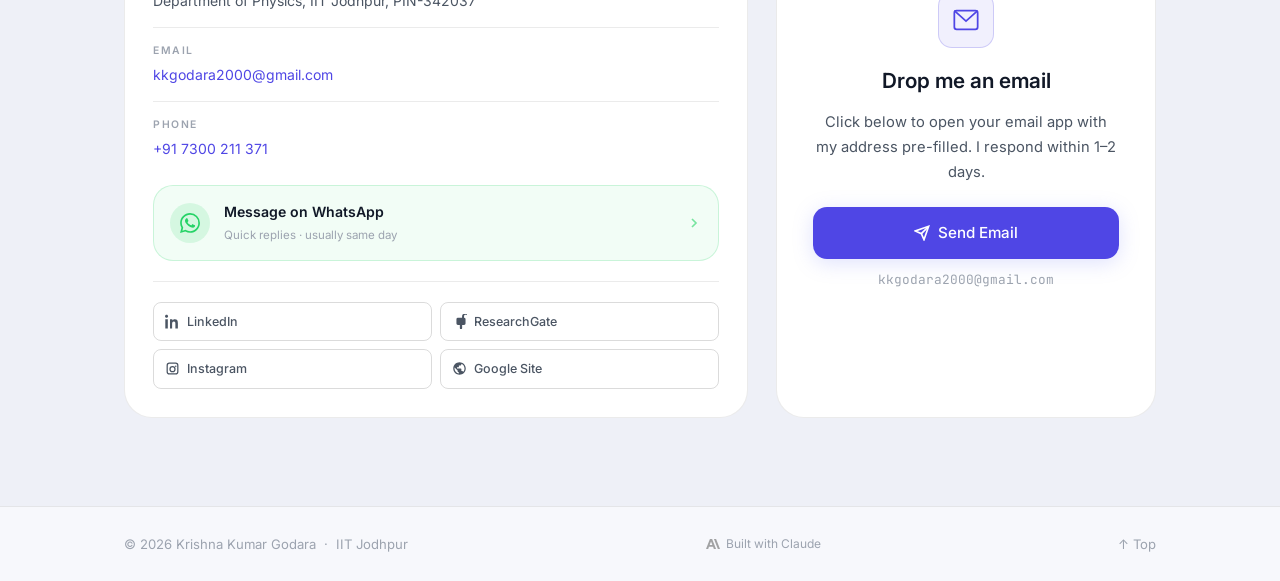
==== commit 5c714fa3: "Update index.html" ====
--- a/index.html
+++ b/index.html
@@ -111,7 +111,7 @@
             <div class="about-bio">
               <h3>Profile</h3>
               <p>An enthusiastic and motivated physicist with a strong passion for research in complex physical systems. Combining computational simulation with analytical methods to study phenomena far from equilibrium — from active biological matter to granular avalanches.</p>
-              <p>Currently pursuing a PhD under the supervision of <a href="https://sites.google.com/site/prabhatjaiswal/" target="_blank" rel="noopener noreferrer" class="inline-link">Dr. Prabhat K. Jaiswal</a> at IIT Jodhpur, with a focus on active matter physics and non-linear dynamics.</p>
+              <p>Currently pursuing a PhD under the supervision of <a href="https://home.iitj.ac.in/~prabhat.jaiswal/" target="_blank" rel="noopener noreferrer" class="inline-link">Dr. Prabhat K. Jaiswal</a> at IIT Jodhpur, with a focus on active matter physics and non-linear dynamics.</p>
 
               <div class="skills-block">
                 <h4>Technical Skills</h4>
@@ -232,7 +232,7 @@
                       <p class="edu-year">2024 – Present</p>
                       <p class="edu-degree">PhD Research Fellow (JRF)</p>
                       <p class="edu-inst">Indian Institute of Technology Jodhpur</p>
-                      <p class="edu-detail">Supervisor: <a href="https://sites.google.com/site/prabhatjaiswal/" target="_blank" rel="noopener noreferrer" class="inline-link">Dr. Prabhat K. Jaiswal</a></p>
+                      <p class="edu-detail">Supervisor: <a href="https://home.iitj.ac.in/~prabhat.jaiswal/" target="_blank" rel="noopener noreferrer" class="inline-link">Dr. Prabhat K. Jaiswal</a></p>
                     </div>
                   </div>
                   <div class="edu-item">
@@ -364,6 +364,32 @@
           <div class="conf-grid" data-reveal data-stagger>
 
             <div class="cw-card cw-card--featured">
+              <div class="cw-year-bg" aria-hidden="true">2026</div>
+              <div class="cw-accent-bar"></div>
+              <div class="cw-body">
+                <div class="cw-top">
+                  <div class="cw-badges">
+                    <span class="cw-type-badge">Symposium</span>
+                    <span class="cw-role-badge">Poster Presenter</span>
+                    <span class="cw-role-badge">Volunteer</span>
+                  </div>
+                  <time class="cw-date">Jul 2026</time>
+                </div>
+                <h3 class="cw-title">CDCPB 2026</h3>
+                <p class="cw-subtitle">Symposium on Complex Dynamics in Chemistry, Physics, and Biology</p>
+                <p class="cw-loc">
+                  <svg width="13" height="13" viewBox="0 0 24 24" fill="none" stroke="currentColor" stroke-width="2" aria-hidden="true"><path d="M21 10c0 7-9 13-9 13S3 17 3 10a9 9 0 0 1 18 0z"/><circle cx="12" cy="10" r="3"/></svg>
+                  IIT Jodhpur, Rajasthan, India
+                </p>
+                <p class="cw-detail">Presented a poster, <em>&ldquo;Friction-Driven Jamming in a Bidisperse 2D Granular Sandpile: A Discrete Element Method Study of Multi-Scale Structural Response,&rdquo;</em> co-authored with Kartika Karal and Dr. Prabhat K. Jaiswal, on friction-controlled jamming and structural response in DEM-simulated granular sandpiles. Also volunteered in organizing and running the symposium.</p>
+                <div class="cw-tags">
+                  <span>Granular Materials</span><span>Jamming</span><span>DEM Simulation</span><span>Self-Organized Criticality</span>
+                </div>
+                <a href="https://sites.google.com/iitj.ac.in/sophyc-2026" target="_blank" rel="noopener noreferrer" class="inline-link">Conference website ↗</a>
+              </div>
+            </div>
+
+            <div class="cw-card">
               <div class="cw-year-bg" aria-hidden="true">2025</div>
               <div class="cw-accent-bar"></div>
               <div class="cw-body">
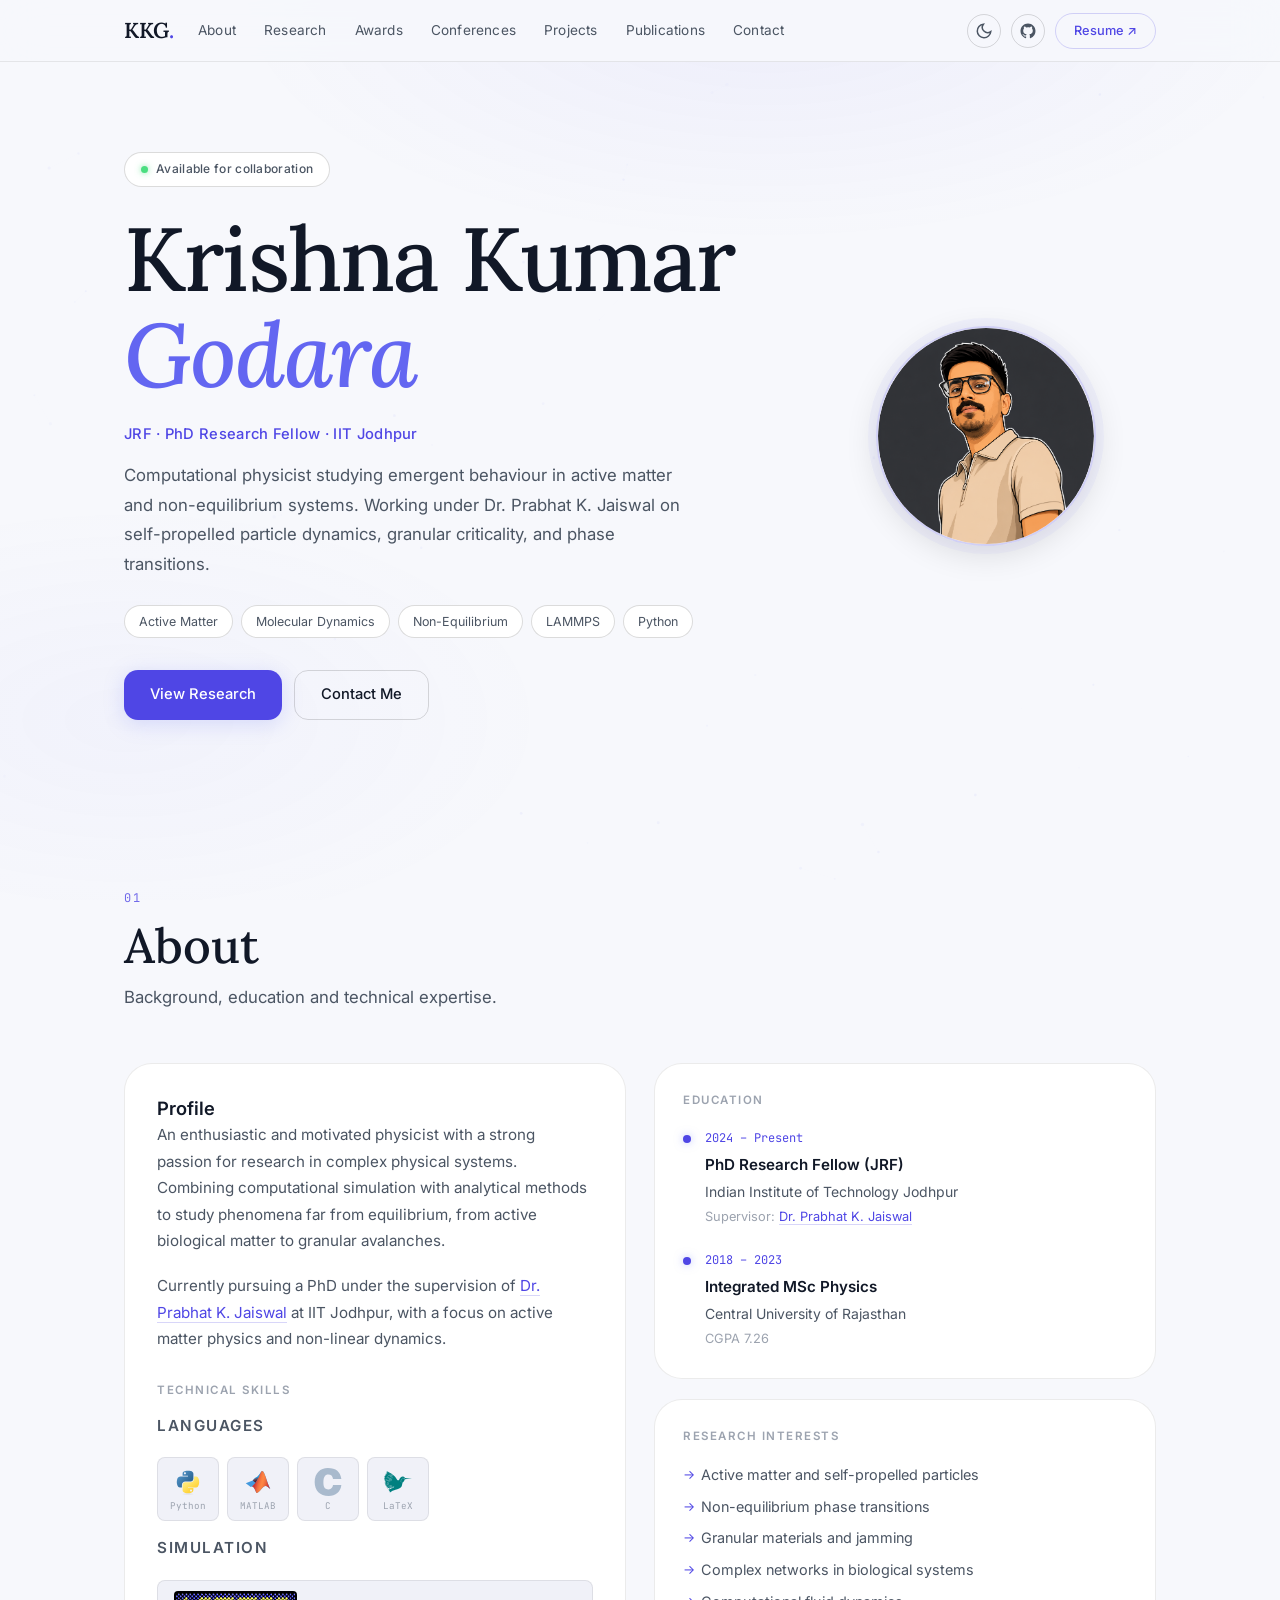
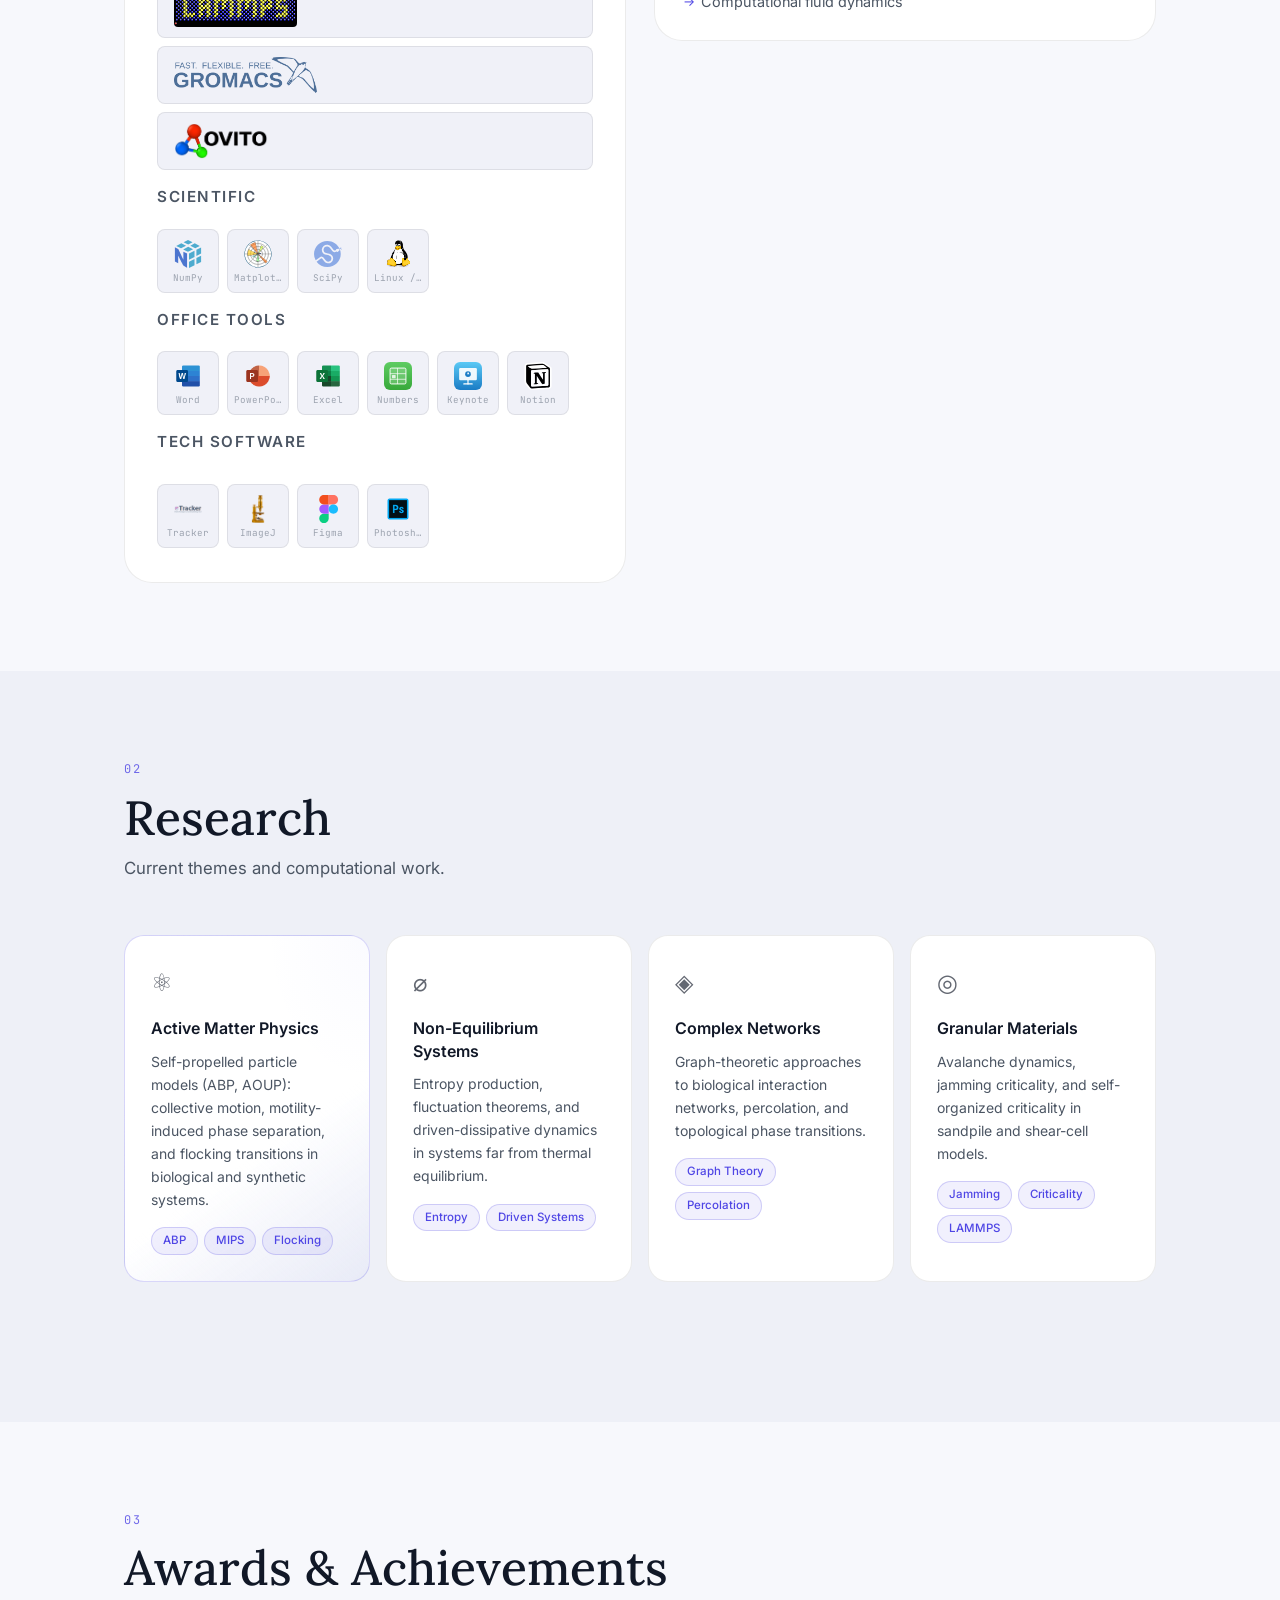
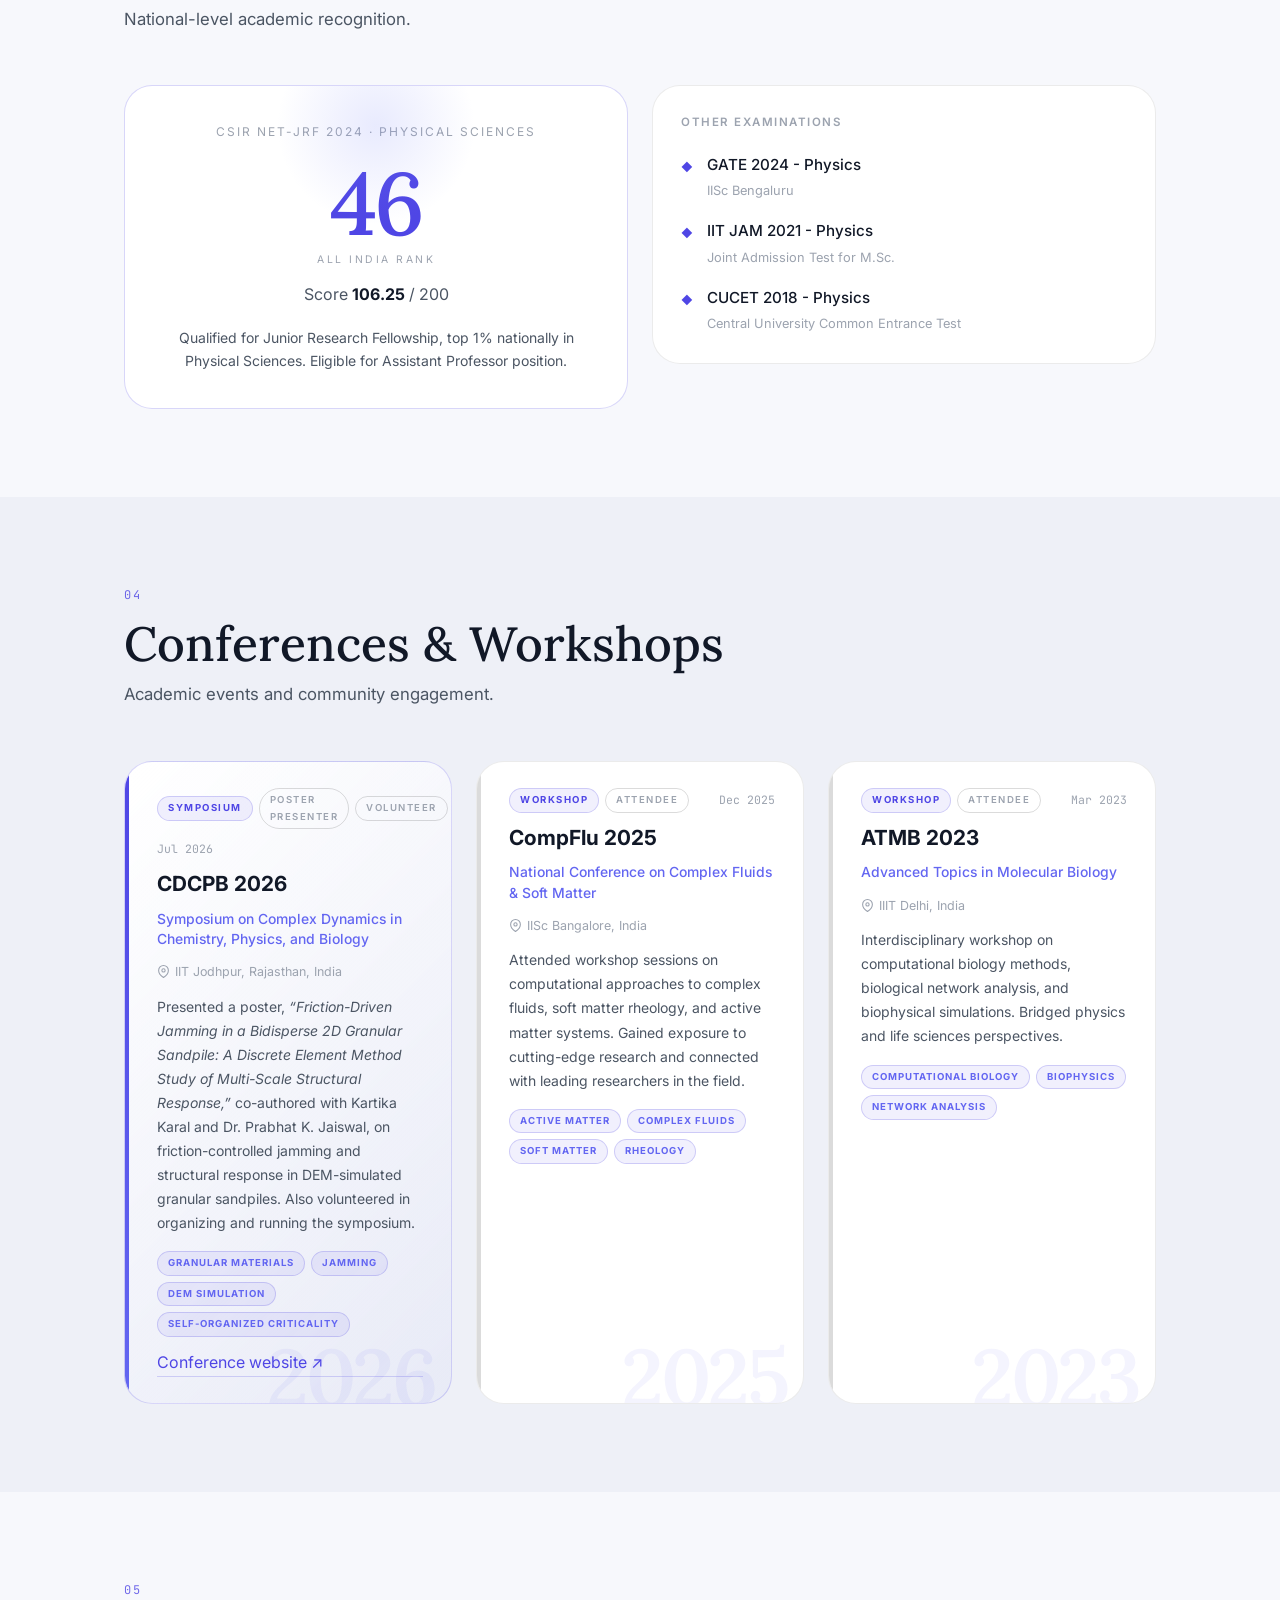
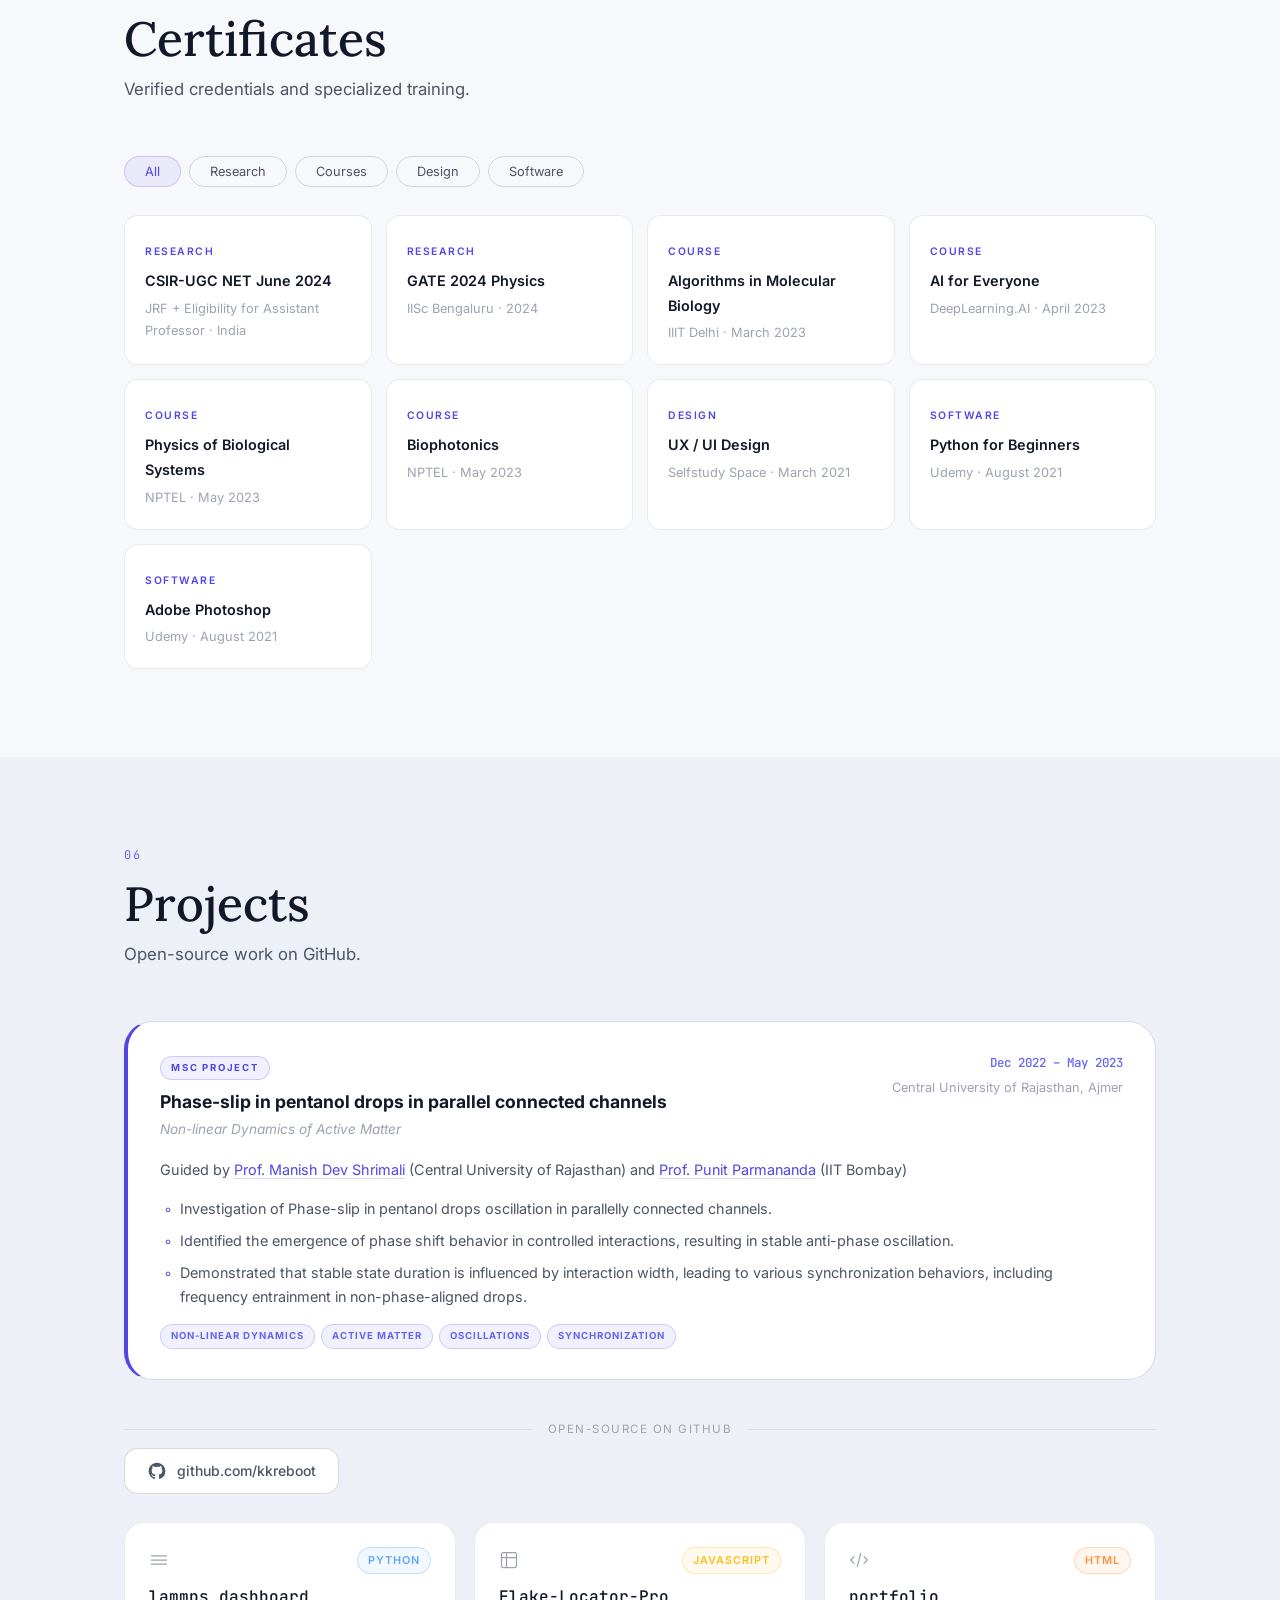
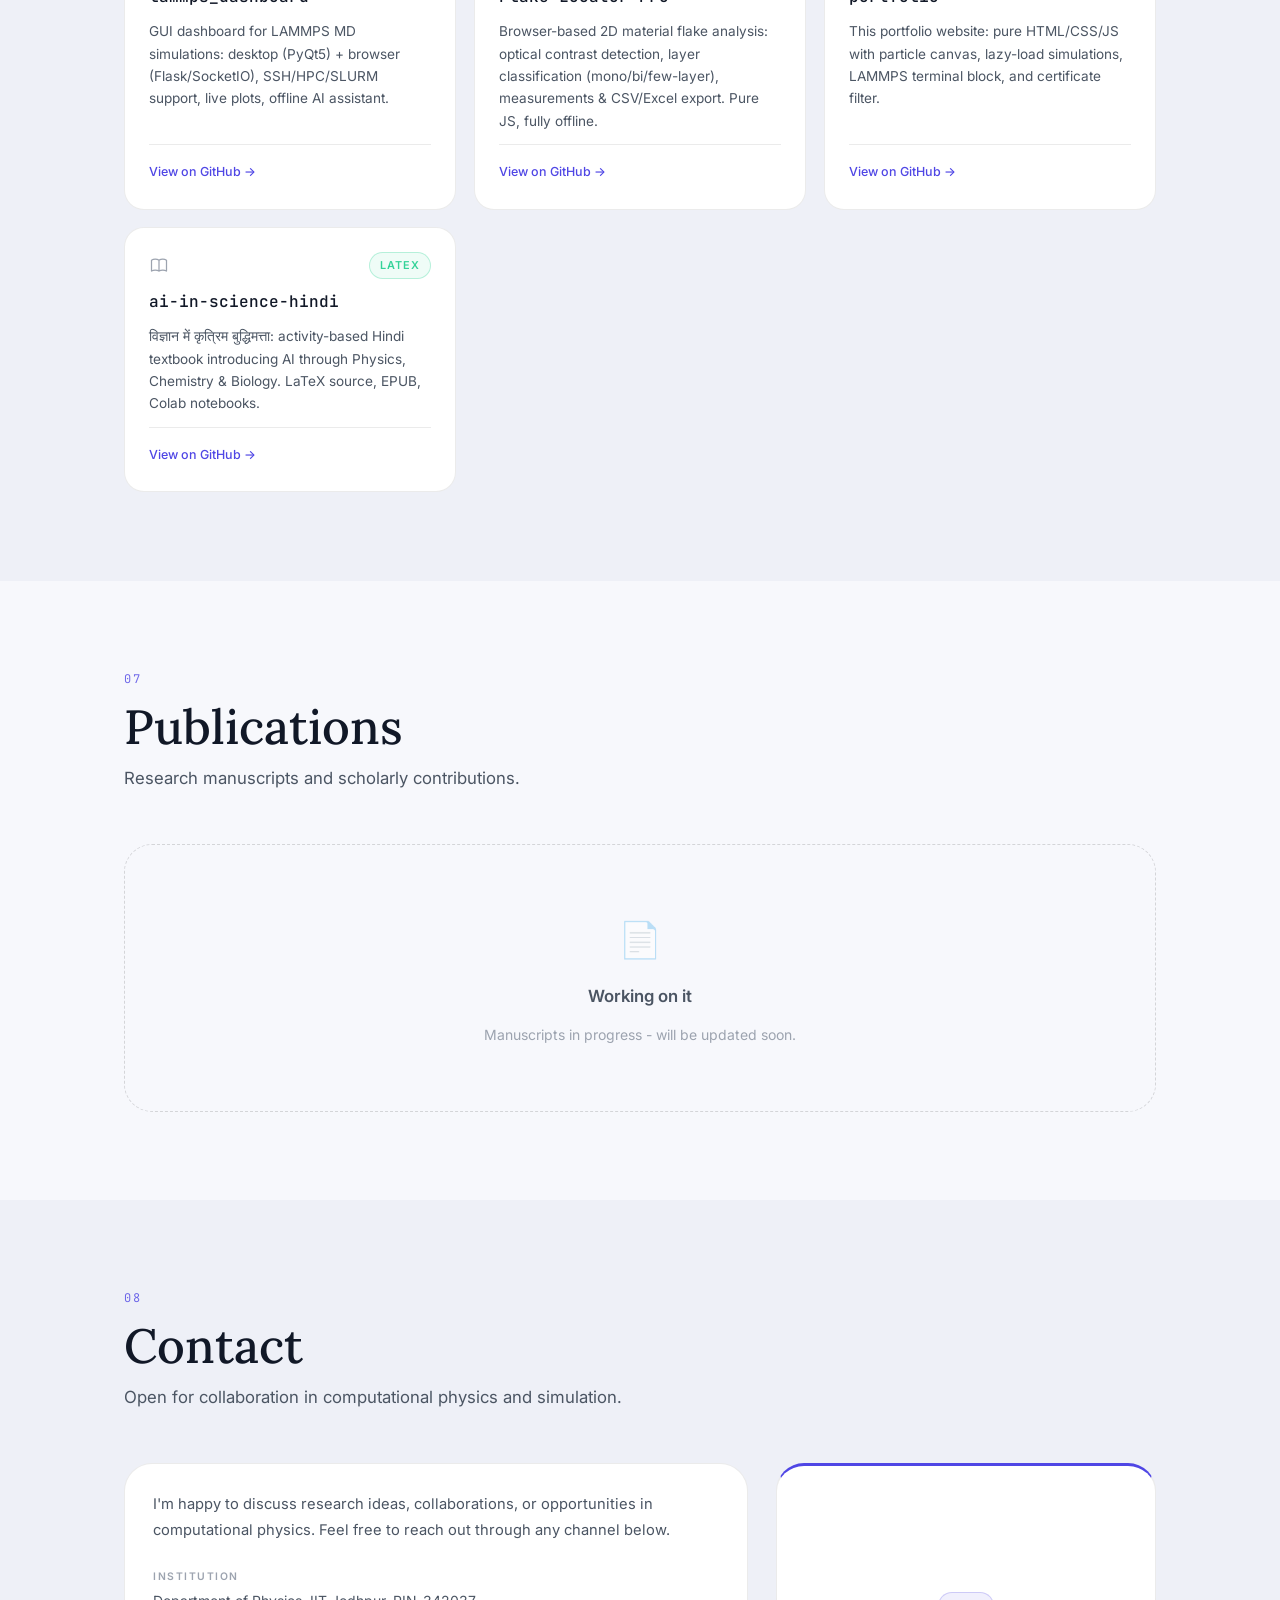
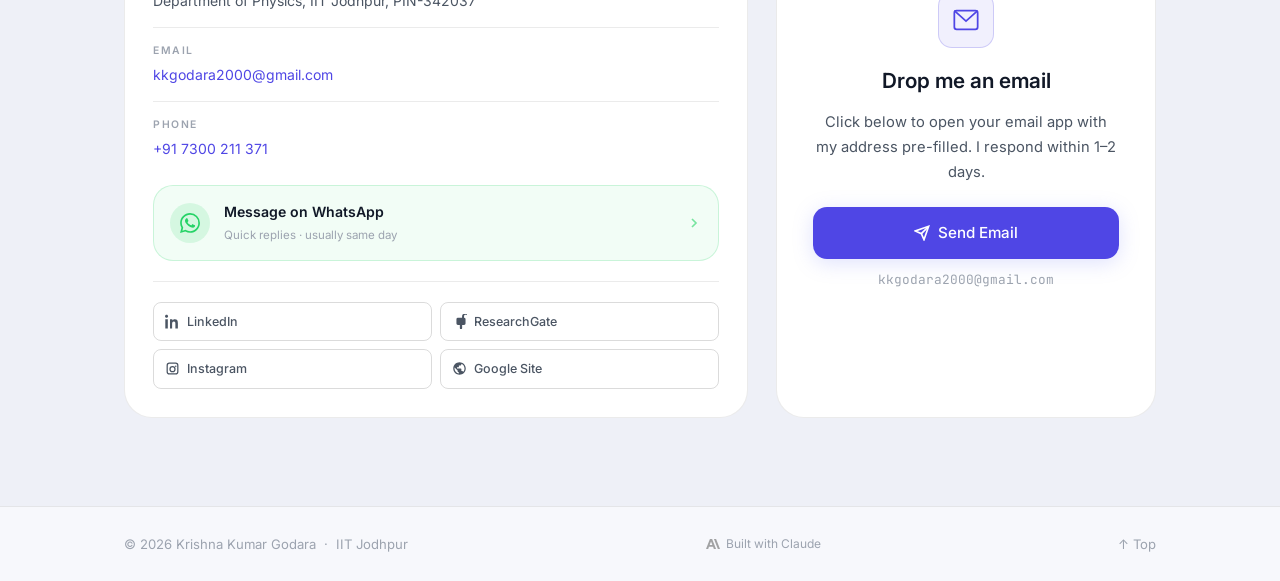
==== commit 64d06b0c: "Fix Em Dashes" ====
--- a/index.html
+++ b/index.html
@@ -3,7 +3,7 @@
   <head>
     <meta charset="utf-8" />
     <meta name="viewport" content="width=device-width, initial-scale=1" />
-    <title>Krishna Kumar Godara — Computational Physics</title>
+    <title>Krishna Kumar Godara - Computational Physics</title>
     <meta name="description" content="JRF PhD Research Fellow at IIT Jodhpur. Active matter, molecular dynamics, and non-equilibrium systems." />
 
     <!-- Favicon -->
@@ -12,11 +12,11 @@
     <!-- Open Graph / Twitter -->
     <meta property="og:type" content="website" />
     <meta property="og:url" content="https://kkreboot.github.io/portfolio/" />
-    <meta property="og:title" content="Krishna Kumar Godara — Computational Physics" />
+    <meta property="og:title" content="Krishna Kumar Godara - Computational Physics" />
     <meta property="og:description" content="JRF PhD Research Fellow at IIT Jodhpur working on active matter, molecular dynamics, and non-equilibrium systems." />
     <meta property="og:image" content="photo.png" />
     <meta name="twitter:card" content="summary_large_image" />
-    <meta name="twitter:title" content="Krishna Kumar Godara — Computational Physics" />
+    <meta name="twitter:title" content="Krishna Kumar Godara - Computational Physics" />
     <meta name="twitter:description" content="JRF PhD Research Fellow at IIT Jodhpur working on active matter, molecular dynamics, and non-equilibrium systems." />
     <meta name="twitter:image" content="photo.png" />
 
@@ -110,7 +110,7 @@
           <div class="about-grid" data-reveal>
             <div class="about-bio">
               <h3>Profile</h3>
-              <p>An enthusiastic and motivated physicist with a strong passion for research in complex physical systems. Combining computational simulation with analytical methods to study phenomena far from equilibrium — from active biological matter to granular avalanches.</p>
+              <p>An enthusiastic and motivated physicist with a strong passion for research in complex physical systems. Combining computational simulation with analytical methods to study phenomena far from equilibrium, from active biological matter to granular avalanches.</p>
               <p>Currently pursuing a PhD under the supervision of <a href="https://home.iitj.ac.in/~prabhat.jaiswal/" target="_blank" rel="noopener noreferrer" class="inline-link">Dr. Prabhat K. Jaiswal</a> at IIT Jodhpur, with a focus on active matter physics and non-linear dynamics.</p>
 
               <div class="skills-block">
@@ -275,7 +275,7 @@
             <div class="r-card r-card--featured">
               <div class="r-card-icon">⚛</div>
               <h3>Active Matter Physics</h3>
-              <p>Self-propelled particle models (ABP, AOUP) — collective motion, motility-induced phase separation, and flocking transitions in biological and synthetic systems.</p>
+              <p>Self-propelled particle models (ABP, AOUP): collective motion, motility-induced phase separation, and flocking transitions in biological and synthetic systems.</p>
               <div class="r-tags"><span>ABP</span><span>MIPS</span><span>Flocking</span></div>
             </div>
             <div class="r-card">
@@ -319,7 +319,7 @@
                 <span class="rank-sup">ALL INDIA RANK</span>
               </div>
               <p class="award-score">Score <strong>106.25</strong> / 200</p>
-              <p class="award-desc">Qualified for Junior Research Fellowship — top 1% nationally in Physical Sciences. Eligible for Assistant Professor position.</p>
+              <p class="award-desc">Qualified for Junior Research Fellowship, top 1% nationally in Physical Sciences. Eligible for Assistant Professor position.</p>
             </div>
 
             <div class="awards-other">
@@ -328,21 +328,21 @@
                 <div class="exam-item">
                   <div class="exam-icon">◆</div>
                   <div>
-                    <p class="exam-name">GATE 2024 — Physics</p>
+                    <p class="exam-name">GATE 2024 - Physics</p>
                     <p class="exam-org">IISc Bengaluru</p>
                   </div>
                 </div>
                 <div class="exam-item">
                   <div class="exam-icon">◆</div>
                   <div>
-                    <p class="exam-name">IIT JAM 2021 — Physics</p>
+                    <p class="exam-name">IIT JAM 2021 - Physics</p>
                     <p class="exam-org">Joint Admission Test for M.Sc.</p>
                   </div>
                 </div>
                 <div class="exam-item">
                   <div class="exam-icon">◆</div>
                   <div>
-                    <p class="exam-name">CUCET 2018 — Physics</p>
+                    <p class="exam-name">CUCET 2018 - Physics</p>
                     <p class="exam-org">Central University Common Entrance Test</p>
                   </div>
                 </div>
@@ -564,7 +564,7 @@
                 <span class="repo-lang" data-lang="python">Python</span>
               </div>
               <h3>lammps_dashboard</h3>
-              <p>GUI dashboard for LAMMPS MD simulations — desktop (PyQt5) + browser (Flask/SocketIO), SSH/HPC/SLURM support, live plots, offline AI assistant.</p>
+              <p>GUI dashboard for LAMMPS MD simulations: desktop (PyQt5) + browser (Flask/SocketIO), SSH/HPC/SLURM support, live plots, offline AI assistant.</p>
               <div class="repo-foot">
                 <span class="repo-arrow">View on GitHub →</span>
               </div>
@@ -576,7 +576,7 @@
                 <span class="repo-lang" data-lang="js">JavaScript</span>
               </div>
               <h3>Flake-Locator-Pro</h3>
-              <p>Browser-based 2D material flake analysis — optical contrast detection, layer classification (mono/bi/few-layer), measurements &amp; CSV/Excel export. Pure JS, fully offline.</p>
+              <p>Browser-based 2D material flake analysis: optical contrast detection, layer classification (mono/bi/few-layer), measurements &amp; CSV/Excel export. Pure JS, fully offline.</p>
               <div class="repo-foot">
                 <span class="repo-arrow">View on GitHub →</span>
               </div>
@@ -588,7 +588,7 @@
                 <span class="repo-lang" data-lang="html">HTML</span>
               </div>
               <h3>portfolio</h3>
-              <p>This portfolio website — pure HTML/CSS/JS with particle canvas, lazy-load simulations, LAMMPS terminal block, and certificate filter.</p>
+              <p>This portfolio website: pure HTML/CSS/JS with particle canvas, lazy-load simulations, LAMMPS terminal block, and certificate filter.</p>
               <div class="repo-foot">
                 <span class="repo-arrow">View on GitHub →</span>
               </div>
@@ -600,7 +600,7 @@
                 <span class="repo-lang" data-lang="tex">LaTeX</span>
               </div>
               <h3>ai-in-science-hindi</h3>
-              <p>विज्ञान में कृत्रिम बुद्धिमत्ता — activity-based Hindi textbook introducing AI through Physics, Chemistry &amp; Biology. LaTeX source, EPUB, Colab notebooks.</p>
+              <p>विज्ञान में कृत्रिम बुद्धिमत्ता: activity-based Hindi textbook introducing AI through Physics, Chemistry &amp; Biology. LaTeX source, EPUB, Colab notebooks.</p>
               <div class="repo-foot">
                 <span class="repo-arrow">View on GitHub →</span>
               </div>
@@ -622,7 +622,7 @@
           <div class="pub-coming-soon" data-reveal>
             <div class="pub-soon-icon" aria-hidden="true">📄</div>
             <p class="pub-soon-title">Working on it</p>
-            <p class="pub-soon-sub">Manuscripts in progress — will be updated soon.</p>
+            <p class="pub-soon-sub">Manuscripts in progress - will be updated soon.</p>
           </div>
         </div>
       </section>
--- a/styles.css
+++ b/styles.css
@@ -14,7 +14,7 @@
   --txt-2:    #a0a8bc;
   --txt-3:    #5c6480;
 
-  /* Accent — indigo / violet */
+  /* Accent - indigo / violet */
   --accent:        #818cf8;
   --accent-light:  #a5b0ff;
   --accent-dim:    rgba(129, 140, 248, 0.12);
@@ -511,7 +511,7 @@
   display: block;
 }
 
-/* notion.svg is black — invert in dark mode */
+/* notion.svg is black - invert in dark mode */
 html:not(.light) .ski-icon img[alt="Notion"] { filter: invert(1); }
 
 /* Wide variant for logos that include text (GROMACS, LAMMPS, OVITO) */
@@ -538,11 +538,11 @@
   max-width: 180px;
   object-fit: contain;
 }
-/* LAMMPS has dark background — keep as-is; add subtle border */
+/* LAMMPS has dark background - keep as-is; add subtle border */
 .ski-item--wide .ski-icon img[alt="LAMMPS"] {
   border-radius: 4px;
 }
-/* GROMACS / OVITO have white bg — in dark mode they need a slight tint */
+/* GROMACS / OVITO have white bg - in dark mode they need a slight tint */
 html:not(.light) .ski-item--wide .ski-icon img[alt="GROMACS"],
 html:not(.light) .ski-item--wide .ski-icon img[alt="OVITO"] {
   filter: brightness(0.9) contrast(1.05);
@@ -1608,7 +1608,7 @@
 }
 
 /* ─────────────────────────────────────────────────────────
-   Conferences & Workshops — Card Grid
+   Conferences & Workshops - Card Grid
    ───────────────────────────────────────────────────────── */
 .conf-grid {
   display: grid;
@@ -2008,7 +2008,7 @@
    Stagger animation (data-stagger grids)
    ───────────────────────────────────────────────────────── */
 [data-stagger] {
-  /* override parent reveal animation — container shows instantly */
+  /* override parent reveal animation - container shows instantly */
   transition: opacity 0.01s, transform 0.01s !important;
 }
 
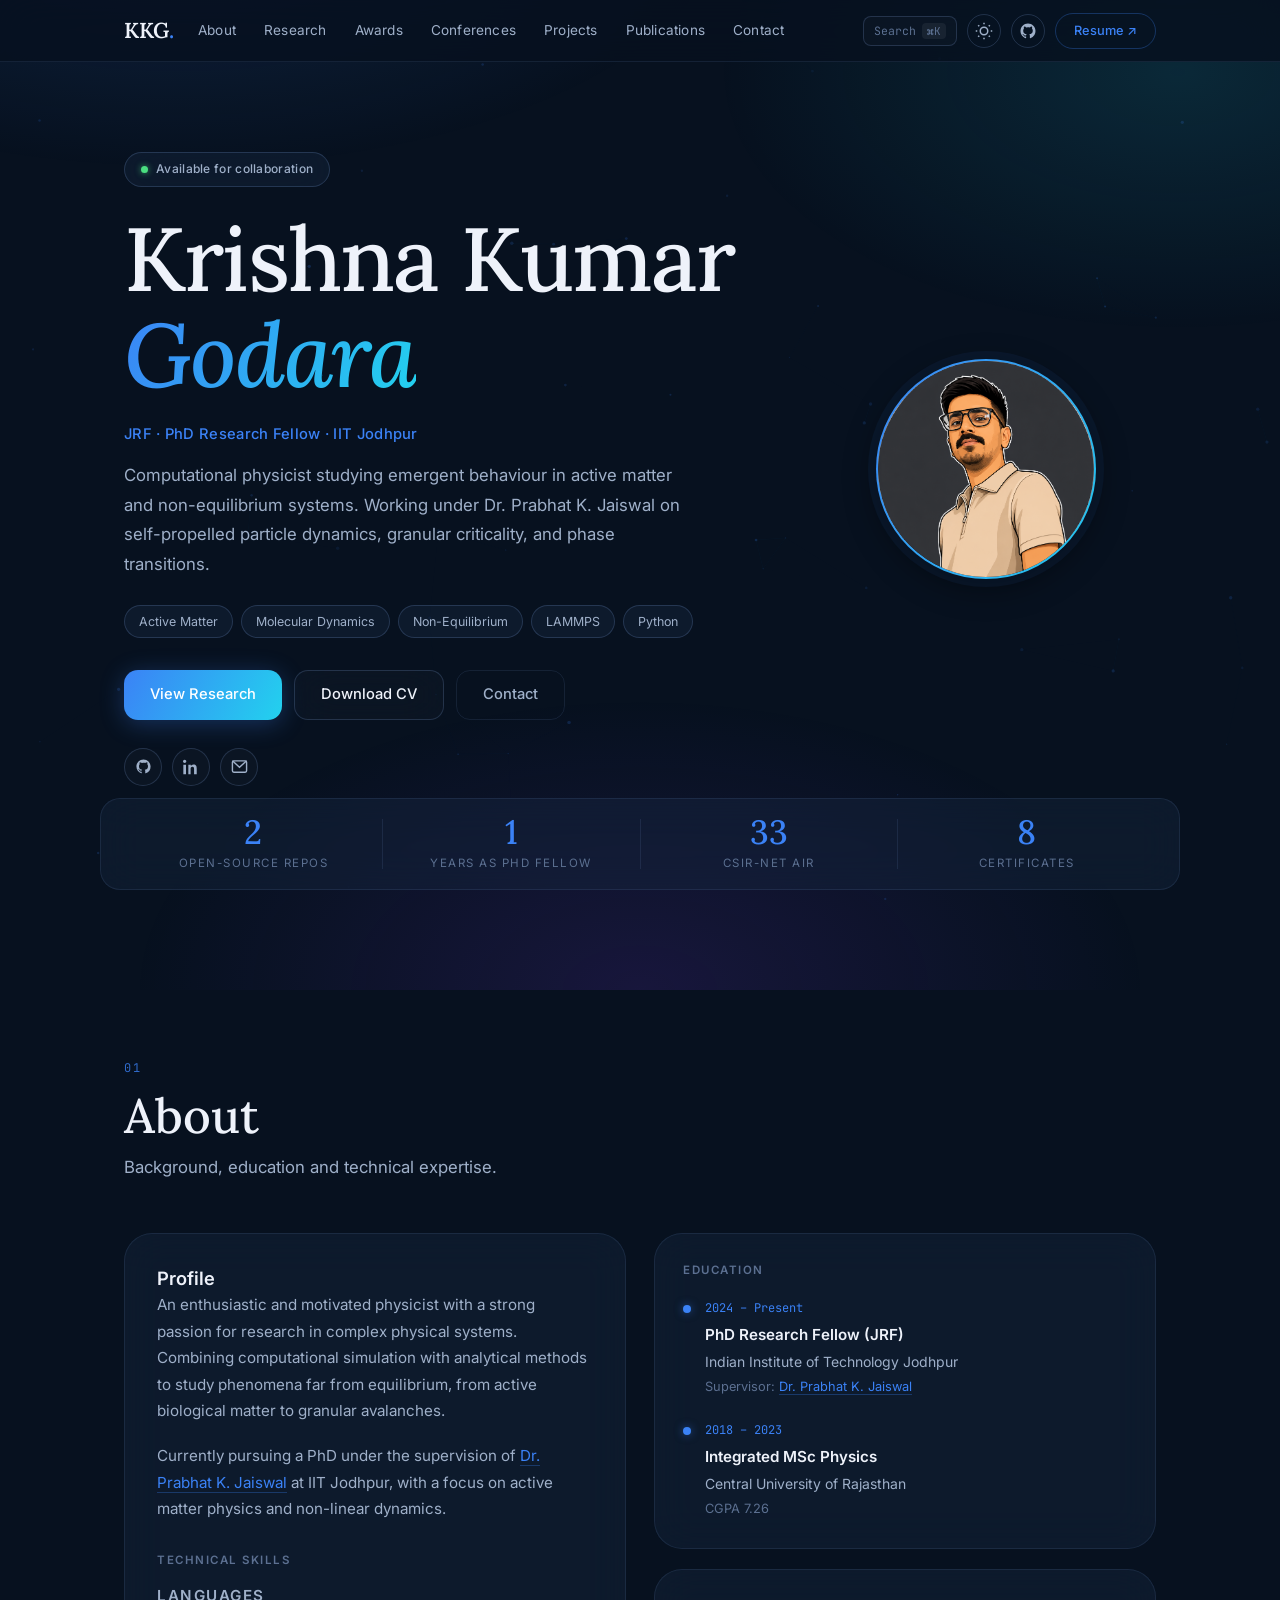
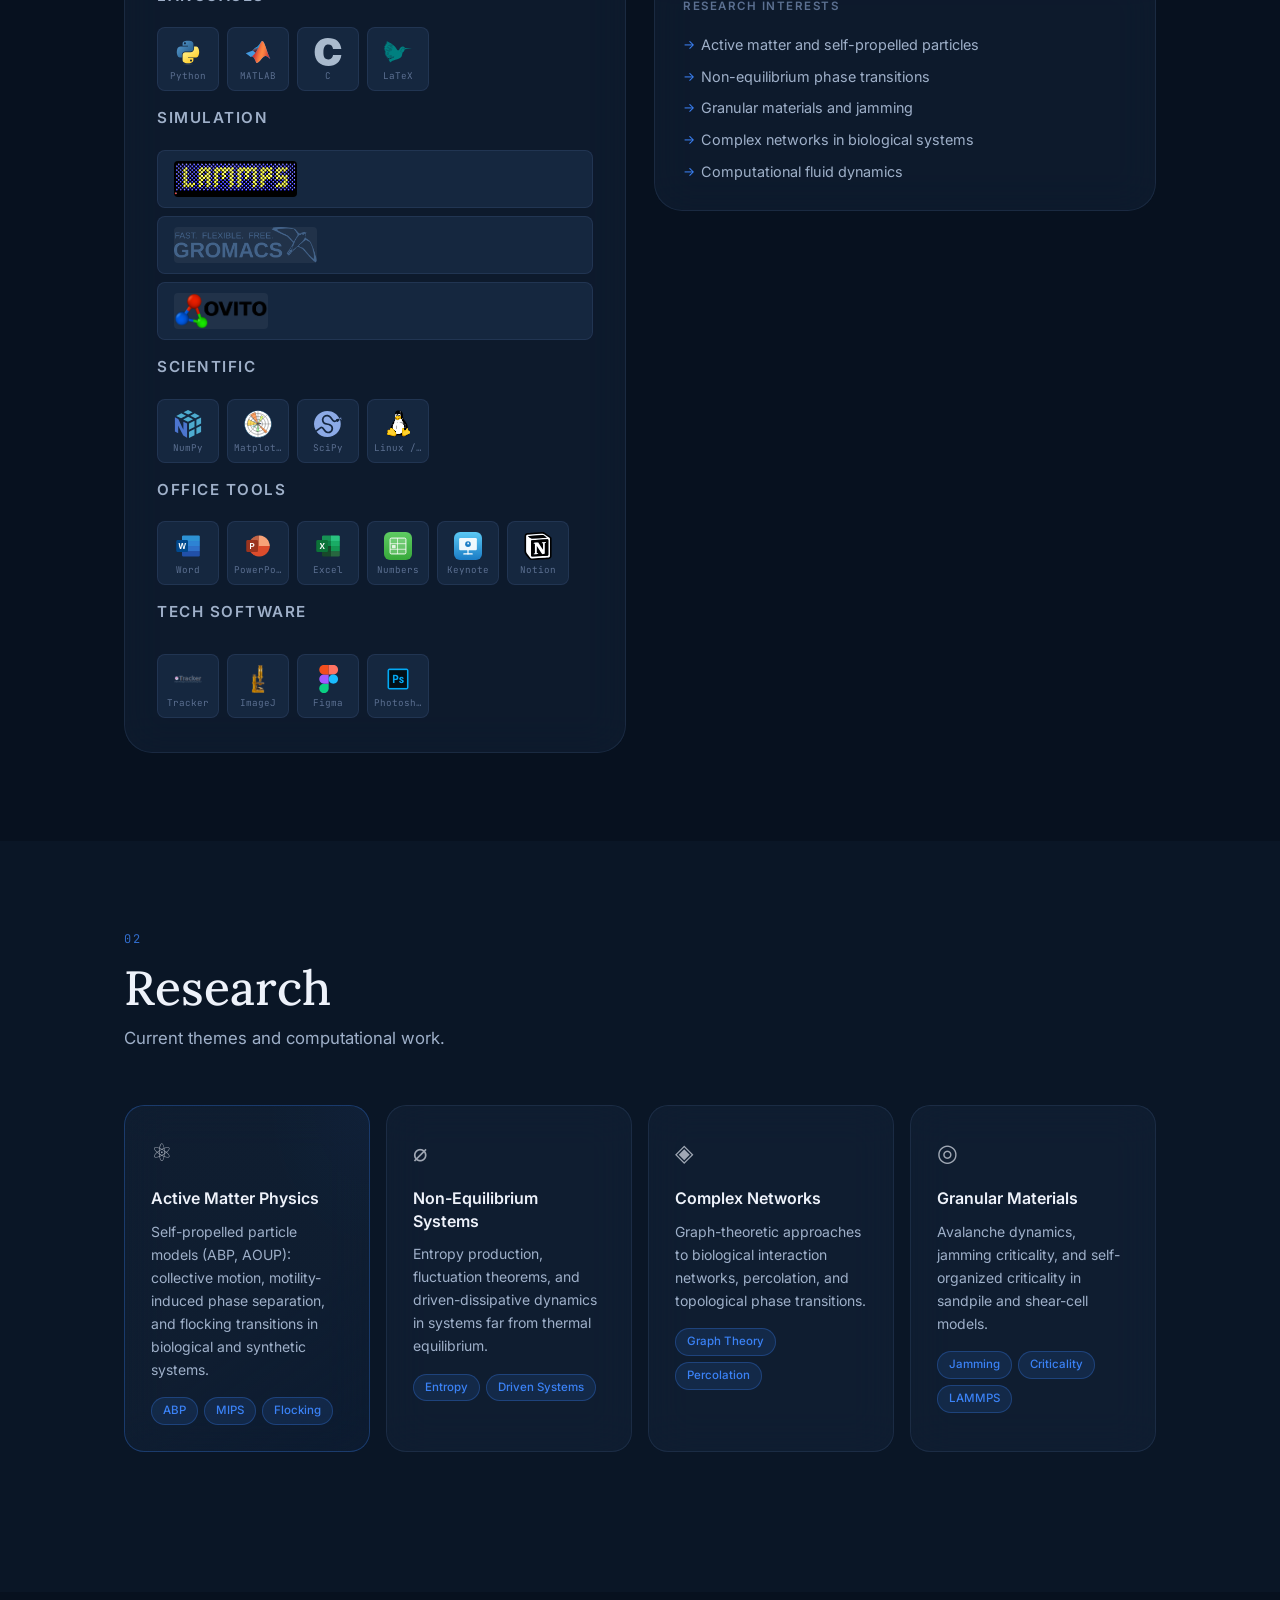
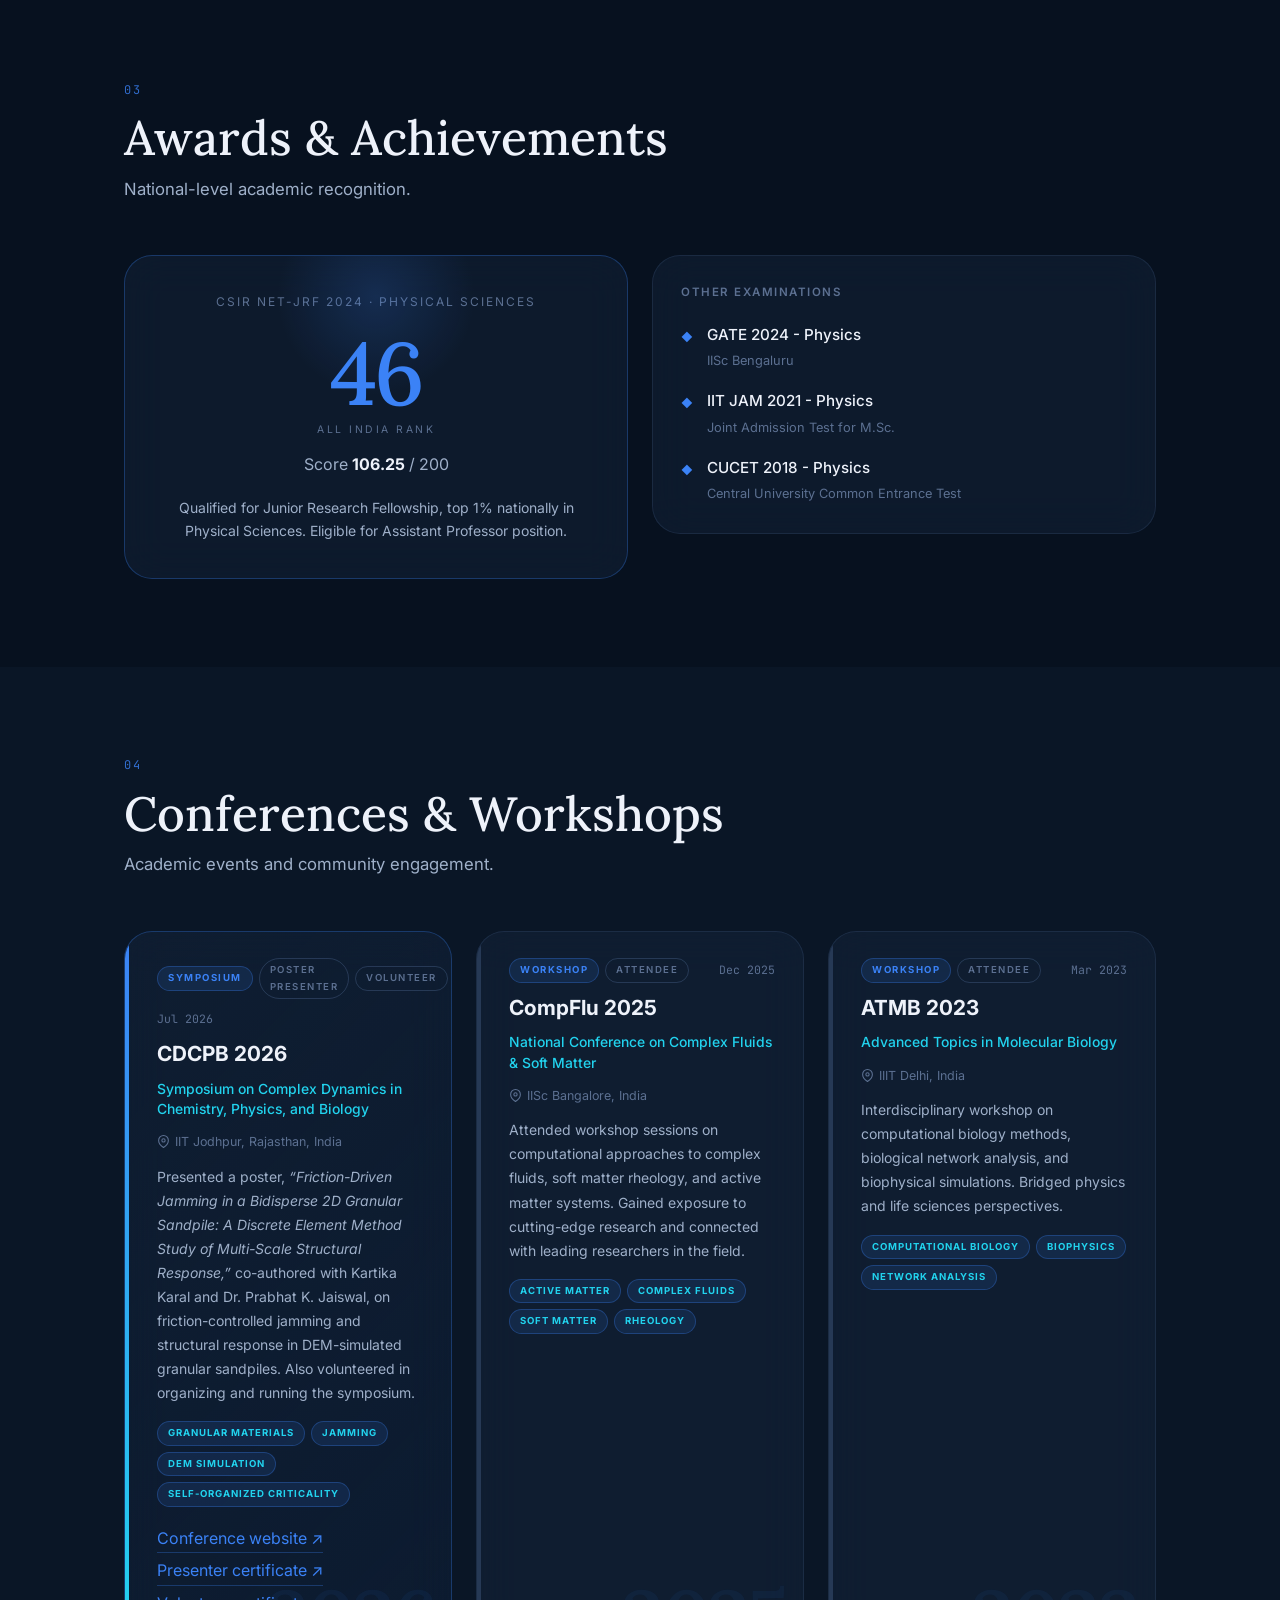
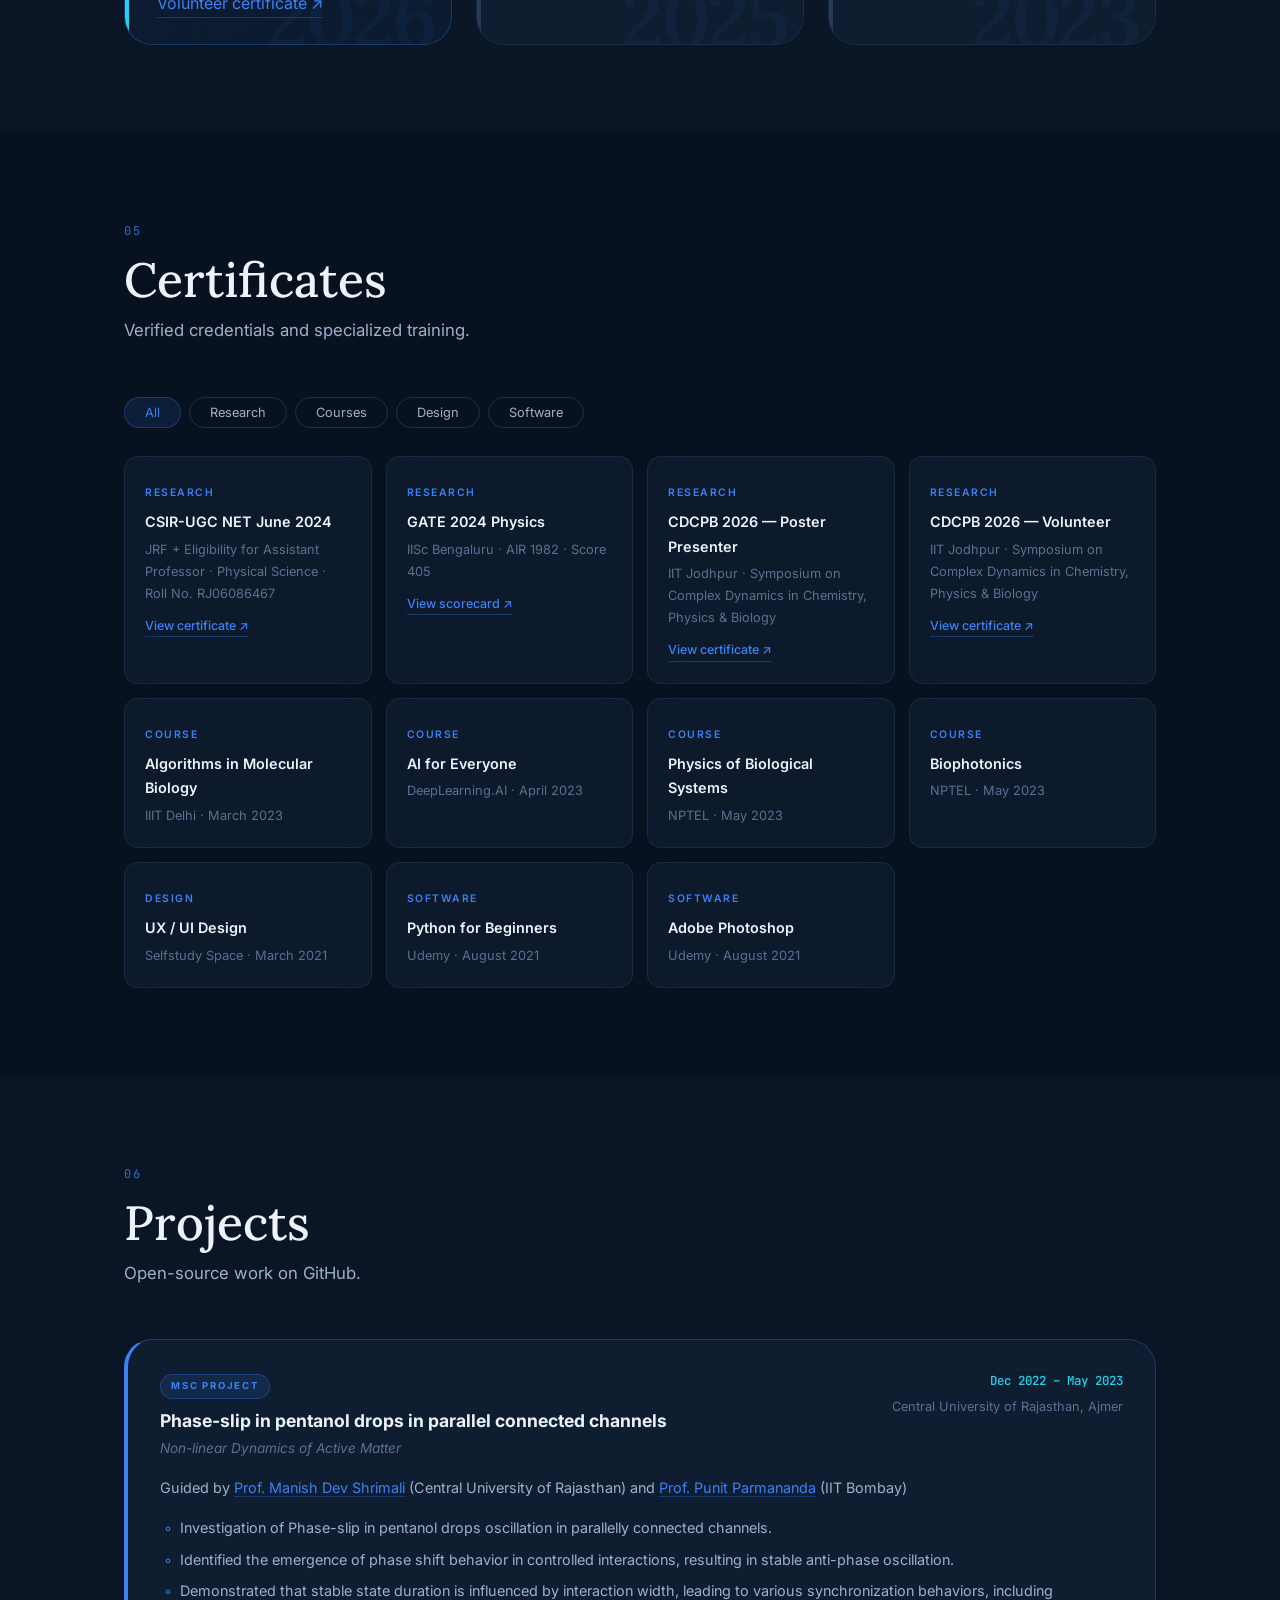
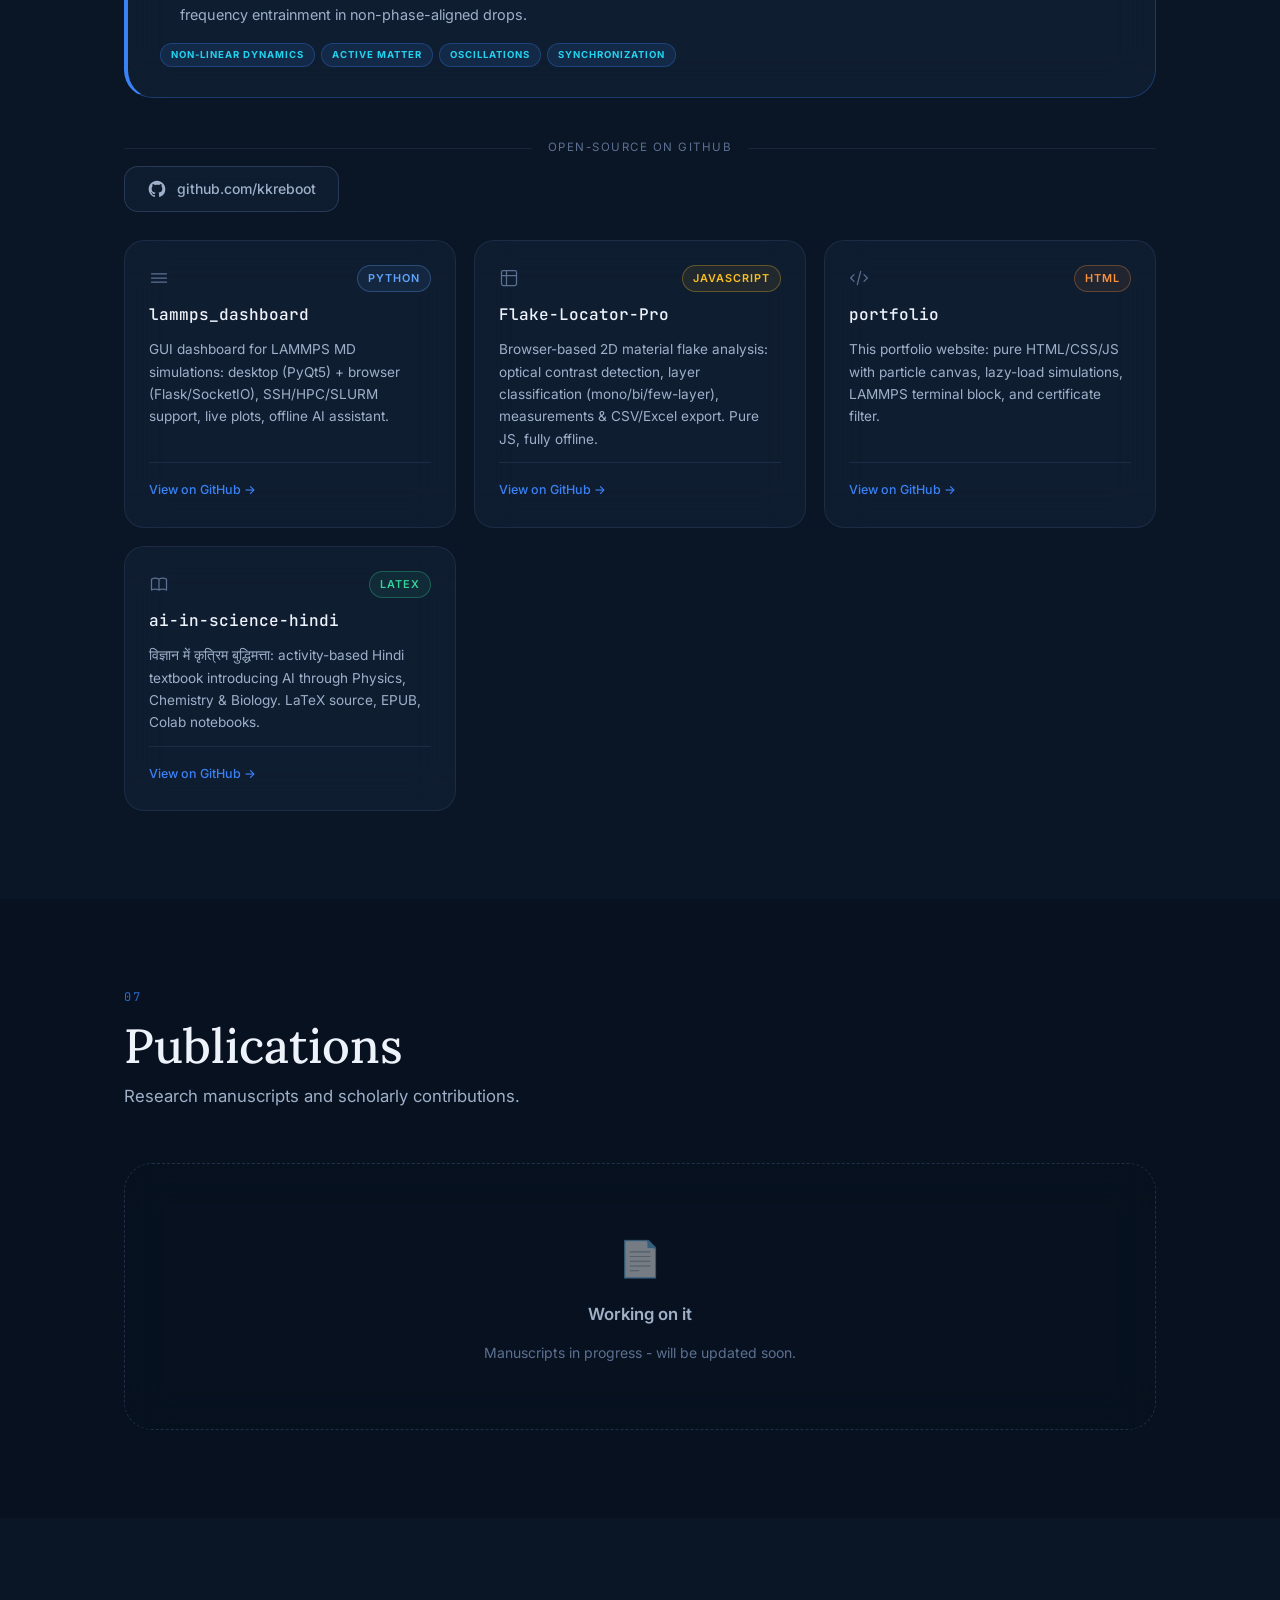
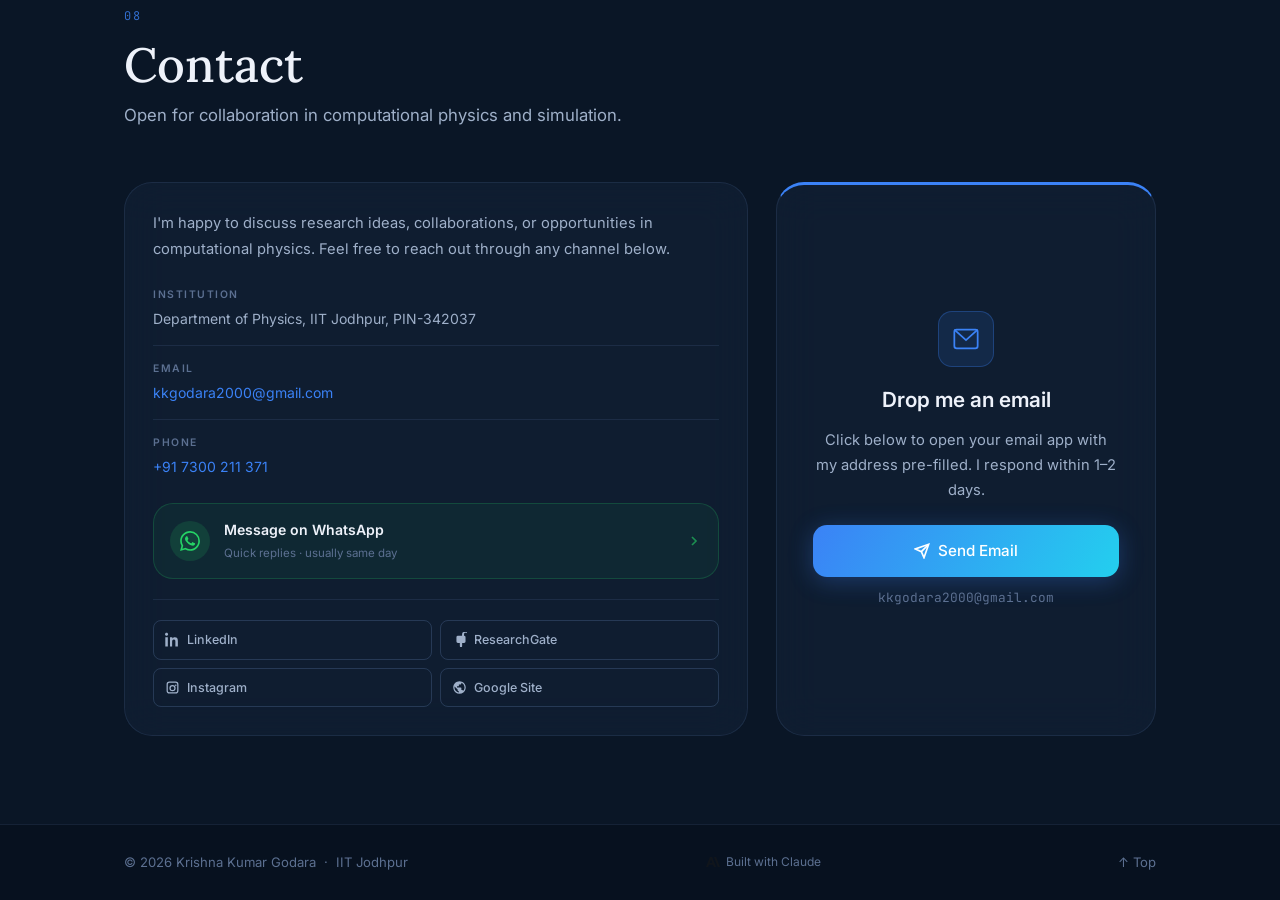
==== commit c6eda58e: "Redesign portfolio with premium dark aesthetic and real certificates Reskins the site around a deep " ====
--- a/index.html
+++ b/index.html
@@ -46,6 +46,9 @@
           <a href="#contact">Contact</a>
         </nav>
         <div class="nav-actions">
+          <button class="cmdk-trigger" id="cmdk-trigger" aria-label="Open command palette" title="Command palette">
+            Search <kbd>⌘K</kbd>
+          </button>
           <button class="theme-toggle" id="theme-toggle" aria-label="Toggle dark/light mode" title="Toggle theme">
             <svg class="icon-sun" width="18" height="18" viewBox="0 0 24 24" fill="none" stroke="currentColor" stroke-width="2" aria-hidden="true"><circle cx="12" cy="12" r="5"/><line x1="12" y1="1" x2="12" y2="3"/><line x1="12" y1="21" x2="12" y2="23"/><line x1="4.22" y1="4.22" x2="5.64" y2="5.64"/><line x1="18.36" y1="18.36" x2="19.78" y2="19.78"/><line x1="1" y1="12" x2="3" y2="12"/><line x1="21" y1="12" x2="23" y2="12"/><line x1="4.22" y1="19.78" x2="5.64" y2="18.36"/><line x1="18.36" y1="5.64" x2="19.78" y2="4.22"/></svg>
             <svg class="icon-moon" width="18" height="18" viewBox="0 0 24 24" fill="none" stroke="currentColor" stroke-width="2" aria-hidden="true"><path d="M21 12.79A9 9 0 1 1 11.21 3 7 7 0 0 0 21 12.79z"/></svg>
@@ -87,13 +90,47 @@
             </div>
             <div class="hero-actions">
               <a href="#research" class="btn btn-primary">View Research</a>
-              <a href="#contact" class="btn btn-outline">Contact Me</a>
+              <a href="Resume_v2_1.pdf" download="Krishna_Kumar_Godara_CV.pdf" class="btn btn-outline">Download CV</a>
+              <a href="#contact" class="btn btn-ghost">Contact</a>
+            </div>
+            <div class="hero-socials">
+              <a href="https://github.com/kkreboot" target="_blank" rel="noopener noreferrer" aria-label="GitHub">
+                <svg width="17" height="17" viewBox="0 0 24 24" fill="currentColor" aria-hidden="true"><path d="M12 2C6.477 2 2 6.484 2 12.017c0 4.425 2.865 8.18 6.839 9.504.5.092.682-.217.682-.483 0-.237-.008-.868-.013-1.703-2.782.605-3.369-1.343-3.369-1.343-.454-1.158-1.11-1.466-1.11-1.466-.908-.62.069-.608.069-.608 1.003.07 1.531 1.032 1.531 1.032.892 1.53 2.341 1.088 2.91.832.092-.647.35-1.088.636-1.338-2.22-.253-4.555-1.113-4.555-4.951 0-1.093.39-1.988 1.029-2.688-.103-.253-.446-1.272.098-2.65 0 0 .84-.27 2.75 1.026A9.564 9.564 0 0112 6.844c.85.004 1.705.115 2.504.337 1.909-1.296 2.747-1.027 2.747-1.027.546 1.379.202 2.398.1 2.651.64.7 1.028 1.595 1.028 2.688 0 3.848-2.339 4.695-4.566 4.943.359.309.678.92.678 1.855 0 1.338-.012 2.419-.012 2.747 0 .268.18.58.688.482A10.019 10.019 0 0022 12.017C22 6.484 17.522 2 12 2z"/></svg>
+              </a>
+              <a href="https://www.linkedin.com/in/kkgodara2000/" target="_blank" rel="noopener noreferrer" aria-label="LinkedIn">
+                <svg width="16" height="16" viewBox="0 0 24 24" fill="currentColor" aria-hidden="true"><path d="M4.98 3.5C4.98 4.88 3.86 6 2.5 6S0 4.88 0 3.5 1.12 1 2.5 1 4.98 2.12 4.98 3.5zM0.5 8.5h4V23h-4V8.5zM8 8.5h3.8v2h0.1c.5-1 1.8-2.1 3.8-2.1 4.1 0 4.9 2.7 4.9 6.2V23h-4v-7.3c0-1.7 0-3.9-2.4-3.9s-2.8 1.9-2.8 3.8V23H8V8.5z"/></svg>
+              </a>
+              <a href="mailto:kkgodara2000@gmail.com" aria-label="Email">
+                <svg width="17" height="17" viewBox="0 0 24 24" fill="none" stroke="currentColor" stroke-width="2" aria-hidden="true"><rect x="2" y="4" width="20" height="16" rx="2"/><polyline points="2,4 12,13 22,4"/></svg>
+              </a>
             </div>
           </div>
           <div class="hero-photo-wrap">
             <div class="photo-frame">
               <img src="photo.png" alt="Krishna Kumar Godara" class="hero-photo" />
             </div>
+          </div>
+        </div>
+
+        <div class="container stats-inner stats-bar-inline" data-reveal>
+          <div class="stat">
+            <span class="stat-num" data-target="4">4</span>
+            <span class="stat-lbl">Open-Source Repos</span>
+          </div>
+          <div class="stat-sep"></div>
+          <div class="stat">
+            <span class="stat-num" data-target="2">2</span>
+            <span class="stat-lbl">Years as PhD Fellow</span>
+          </div>
+          <div class="stat-sep"></div>
+          <div class="stat">
+            <span class="stat-num" data-target="46">46</span>
+            <span class="stat-lbl">CSIR-NET AIR</span>
+          </div>
+          <div class="stat-sep"></div>
+          <div class="stat">
+            <span class="stat-num" data-target="11">11</span>
+            <span class="stat-lbl">Certificates</span>
           </div>
         </div>
       </section>
@@ -385,7 +422,11 @@
                 <div class="cw-tags">
                   <span>Granular Materials</span><span>Jamming</span><span>DEM Simulation</span><span>Self-Organized Criticality</span>
                 </div>
-                <a href="https://sites.google.com/iitj.ac.in/sophyc-2026" target="_blank" rel="noopener noreferrer" class="inline-link">Conference website ↗</a>
+                <div class="cw-links">
+                  <a href="https://sites.google.com/iitj.ac.in/sophyc-2026" target="_blank" rel="noopener noreferrer" class="inline-link">Conference website ↗</a>
+                  <a href="certificates/CDCPB2026_Poster_Presenter_Certificate.pdf" target="_blank" rel="noopener noreferrer" class="inline-link">Presenter certificate ↗</a>
+                  <a href="certificates/CDCPB2026_Volunteer_Certificate.pdf" target="_blank" rel="noopener noreferrer" class="inline-link">Volunteer certificate ↗</a>
+                </div>
               </div>
             </div>
 
@@ -462,12 +503,26 @@
             <article class="cert-card" data-cat="research">
               <span class="cert-cat">Research</span>
               <h4>CSIR-UGC NET June 2024</h4>
-              <p>JRF + Eligibility for Assistant Professor · India</p>
+              <p>JRF + Eligibility for Assistant Professor · Physical Science · Roll No. RJ06086467</p>
+              <a href="certificates/CSIR_UGC_NET_JRF_June2024.pdf" target="_blank" rel="noopener noreferrer" class="cert-link">View certificate ↗</a>
             </article>
             <article class="cert-card" data-cat="research">
               <span class="cert-cat">Research</span>
               <h4>GATE 2024 Physics</h4>
-              <p>IISc Bengaluru · 2024</p>
+              <p>IISc Bengaluru · AIR 1982 · Score 405</p>
+              <a href="certificates/GATE2024_Physics_Scorecard.pdf" target="_blank" rel="noopener noreferrer" class="cert-link">View scorecard ↗</a>
+            </article>
+            <article class="cert-card" data-cat="research">
+              <span class="cert-cat">Research</span>
+              <h4>CDCPB 2026 — Poster Presenter</h4>
+              <p>IIT Jodhpur · Symposium on Complex Dynamics in Chemistry, Physics &amp; Biology</p>
+              <a href="certificates/CDCPB2026_Poster_Presenter_Certificate.pdf" target="_blank" rel="noopener noreferrer" class="cert-link">View certificate ↗</a>
+            </article>
+            <article class="cert-card" data-cat="research">
+              <span class="cert-cat">Research</span>
+              <h4>CDCPB 2026 — Volunteer</h4>
+              <p>IIT Jodhpur · Symposium on Complex Dynamics in Chemistry, Physics &amp; Biology</p>
+              <a href="certificates/CDCPB2026_Volunteer_Certificate.pdf" target="_blank" rel="noopener noreferrer" class="cert-link">View certificate ↗</a>
             </article>
             <article class="cert-card" data-cat="courses">
               <span class="cert-cat">Course</span>
--- a/styles.css
+++ b/styles.css
@@ -2,38 +2,45 @@
    Design System
    ───────────────────────────────────────────────────────── */
 :root {
-  /* Background layers */
-  --bg:       #08090e;
-  --bg-alt:   #0e1019;
-  --surface:  #13161f;
-  --surface-2:#1a1d28;
-  --surface-3:#21253a;
+  /* Background layers - deep navy */
+  --bg:       #07111f;
+  --bg-alt:   #0a1626;
+  --surface:  rgba(23, 41, 66, 0.4);
+  --surface-2:rgba(30, 52, 82, 0.5);
+  --surface-3:rgba(38, 64, 98, 0.55);
+  --surface-solid: #101e33;
 
   /* Text */
-  --txt:      #eaedf5;
-  --txt-2:    #a0a8bc;
-  --txt-3:    #5c6480;
-
-  /* Accent - indigo / violet */
-  --accent:        #818cf8;
-  --accent-light:  #a5b0ff;
-  --accent-dim:    rgba(129, 140, 248, 0.12);
-  --accent-border: rgba(129, 140, 248, 0.28);
+  --txt:      #eef2fa;
+  --txt-2:    #9fb0c9;
+  --txt-3:    #5c7091;
+
+  /* Accents - electric blue / cyan / purple */
+  --accent:        #3b82f6;
+  --accent-light:  #22d3ee;
+  --accent-2:      #7c3aed;
+  --accent-dim:    rgba(59, 130, 246, 0.12);
+  --accent-border: rgba(59, 130, 246, 0.30);
+  --gradient-brand: linear-gradient(120deg, #3b82f6 0%, #22d3ee 55%, #7c3aed 100%);
 
   /* Borders */
-  --border:        rgba(255,255,255,0.07);
-  --border-2:      rgba(255,255,255,0.12);
+  --border:        rgba(148, 189, 255, 0.10);
+  --border-2:      rgba(148, 189, 255, 0.18);
 
   /* Shadows */
   --shadow-sm: 0 2px 10px rgba(0,0,0,.35);
   --shadow:    0 8px 32px rgba(0,0,0,.45);
   --shadow-lg: 0 24px 64px rgba(0,0,0,.55);
+  --glow:      0 0 32px rgba(59,130,246,.25);
 
   /* Radii */
   --r-sm: 8px;
   --r:    14px;
   --r-lg: 20px;
   --r-xl: 28px;
+
+  /* Glass */
+  --glass-blur: blur(20px);
 
   /* Layout */
   --wrap: 1080px;
@@ -64,16 +71,23 @@
 img { display: block; max-width: 100%; }
 button { cursor: pointer; font-family: inherit; }
 
-/* Ambient glow */
+/* Aurora ambient glow - blue / cyan / purple, slow drift */
 body::before {
   content: "";
   position: fixed;
-  inset: 0;
+  inset: -10%;
   background:
-    radial-gradient(ellipse 70% 45% at 60% 0%, rgba(129,140,248,.07) 0%, transparent 60%),
-    radial-gradient(ellipse 55% 40% at 10% 80%, rgba(99,120,220,.05) 0%, transparent 60%);
+    radial-gradient(ellipse 60% 40% at 20% 0%, rgba(59,130,246,.16) 0%, transparent 60%),
+    radial-gradient(ellipse 50% 40% at 85% 15%, rgba(34,211,238,.12) 0%, transparent 60%),
+    radial-gradient(ellipse 55% 45% at 50% 100%, rgba(124,58,237,.14) 0%, transparent 60%);
   pointer-events: none;
   z-index: 0;
+  animation: aurora-drift 26s ease-in-out infinite alternate;
+}
+
+@keyframes aurora-drift {
+  0%   { transform: translate3d(0,0,0) scale(1); }
+  100% { transform: translate3d(-2%,1.5%,0) scale(1.06); }
 }
 
 /* Particle canvas */
@@ -82,10 +96,41 @@
   inset: 0;
   z-index: 0;
   pointer-events: none;
-  opacity: .55;
+  opacity: .65;
 }
 
 main, header, footer { position: relative; z-index: 1; }
+
+/* Glassmorphism - shared blur for all surface panels */
+.about-bio, .edu-card, .interests-card, .r-card, .award-hero, .awards-other,
+.cert-card, .msc-project-card, .github-profile-btn, .repo-card, .pub-card,
+.pub-card--prep, .pub-coming-soon, .contact-left, .email-cta-card, .cw-card,
+.hero-badge, .toast, .cmdk-panel, .stats-bar {
+  backdrop-filter: var(--glass-blur);
+  -webkit-backdrop-filter: var(--glass-blur);
+}
+
+/* Cursor glow */
+.cursor-glow {
+  position: fixed;
+  top: 0; left: 0;
+  width: 420px;
+  height: 420px;
+  margin: -210px 0 0 -210px;
+  border-radius: 50%;
+  background: radial-gradient(circle, rgba(59,130,246,.14) 0%, rgba(34,211,238,.06) 40%, transparent 70%);
+  pointer-events: none;
+  z-index: 2;
+  mix-blend-mode: screen;
+  opacity: 0;
+  transition: opacity .4s ease;
+  will-change: transform;
+}
+.cursor-glow.active { opacity: 1; }
+
+@media (prefers-reduced-motion: reduce), (hover: none) {
+  .cursor-glow { display: none; }
+}
 
 /* ─────────────────────────────────────────────────────────
    Layout helper
@@ -106,7 +151,24 @@
   line-height: 1.08;
   letter-spacing: -.02em;
 }
-h1 em { font-style: italic; color: var(--accent-light); }
+h1 em {
+  font-style: italic;
+  background: var(--gradient-brand);
+  background-size: 200% auto;
+  -webkit-background-clip: text;
+  background-clip: text;
+  color: transparent;
+  animation: gradient-shift 6s ease-in-out infinite;
+}
+
+@keyframes gradient-shift {
+  0%, 100% { background-position: 0% 50%; }
+  50%      { background-position: 100% 50%; }
+}
+
+@media (prefers-reduced-motion: reduce) {
+  h1 em { animation: none; }
+}
 
 h2 {
   font-family: var(--f-serif);
@@ -132,7 +194,7 @@
   z-index: 200;
   height: var(--nav-h);
   border-bottom: 1px solid var(--border);
-  background: rgba(8,9,14,.82);
+  background: rgba(7,17,31,.82);
   backdrop-filter: blur(20px);
   -webkit-backdrop-filter: blur(20px);
 }
@@ -200,23 +262,43 @@
 .btn:hover { transform: translateY(-1px); }
 
 .btn-primary {
-  background: var(--accent);
-  color: #0d0e1a;
-  box-shadow: 0 4px 20px rgba(129,140,248,.25);
+  background: var(--gradient-brand);
+  background-size: 200% 100%;
+  background-position: 0% 0%;
+  color: #fff;
+  box-shadow: 0 4px 24px rgba(59,130,246,.3);
 }
 .btn-primary:hover {
-  background: var(--accent-light);
-  box-shadow: 0 6px 28px rgba(129,140,248,.4);
+  background-position: 100% 0%;
+  box-shadow: 0 8px 32px rgba(34,211,238,.35);
 }
 
 .btn-outline {
-  background: transparent;
+  background: rgba(255,255,255,.02);
   color: var(--txt);
   border: 1px solid var(--border-2);
+  backdrop-filter: var(--glass-blur);
+  -webkit-backdrop-filter: var(--glass-blur);
 }
 .btn-outline:hover {
   border-color: var(--accent-border);
   color: var(--accent-light);
+  box-shadow: 0 0 20px rgba(34,211,238,.15);
+}
+
+.btn-ghost {
+  background: transparent;
+  color: var(--txt-2);
+  border: 1px solid var(--border);
+}
+.btn-ghost:hover {
+  border-color: var(--accent-2);
+  color: var(--accent-2);
+}
+
+/* Magnetic + tilt targets get a smoother easing */
+.btn, .r-card, .repo-card, .cw-card {
+  transition-timing-function: cubic-bezier(.2,.8,.2,1);
 }
 
 .btn-micro {
@@ -302,7 +384,28 @@
   color: var(--txt-2);
 }
 
-.hero-actions { display: flex; gap: 12px; flex-wrap: wrap; }
+.hero-actions { display: flex; gap: 12px; flex-wrap: wrap; margin-bottom: 28px; }
+
+/* Hero social icons */
+.hero-socials { display: flex; gap: 10px; }
+.hero-socials a {
+  display: flex;
+  align-items: center;
+  justify-content: center;
+  width: 38px;
+  height: 38px;
+  border-radius: 50%;
+  color: var(--txt-2);
+  border: 1px solid var(--border-2);
+  background: rgba(255,255,255,.02);
+  transition: color .2s, border-color .2s, transform .25s, box-shadow .25s;
+}
+.hero-socials a:hover {
+  color: var(--txt);
+  border-color: var(--accent-border);
+  transform: translateY(-3px);
+  box-shadow: 0 6px 18px rgba(59,130,246,.25);
+}
 
 /* Photo column */
 .hero-photo-wrap {
@@ -317,9 +420,23 @@
   height: 220px;
   border-radius: 50%;
   overflow: hidden;
-  border: 2px solid var(--accent-border);
-  box-shadow: 0 0 0 8px rgba(129,140,248,.06), var(--shadow);
+  border: 2px solid transparent;
+  background:
+    linear-gradient(var(--bg), var(--bg)) padding-box,
+    var(--gradient-brand) border-box;
+  background-size: 100% 100%, 200% 200%;
+  box-shadow: 0 0 0 8px rgba(59,130,246,.06), var(--shadow);
   flex-shrink: 0;
+  animation: float 7s ease-in-out infinite, ring-rotate 8s linear infinite;
+}
+
+@keyframes ring-rotate {
+  0%   { background-position: 0% 0%, 0% 0%; }
+  100% { background-position: 0% 0%, 200% 200%; }
+}
+
+@media (prefers-reduced-motion: reduce) {
+  .photo-frame { animation: none; }
 }
 
 .hero-photo {
@@ -343,6 +460,15 @@
   display: flex;
   align-items: stretch;
   height: 92px;
+}
+
+.stats-bar-inline {
+  margin-top: 12px;
+  background: var(--surface);
+  border: 1px solid var(--border);
+  border-radius: var(--r-lg);
+  backdrop-filter: var(--glass-blur);
+  -webkit-backdrop-filter: var(--glass-blur);
 }
 
 .stat {
@@ -597,7 +723,7 @@
   background: var(--accent);
   margin-top: 7px;
   flex-shrink: 0;
-  box-shadow: 0 0 8px rgba(129,140,248,.5);
+  box-shadow: 0 0 8px rgba(59,130,246,.5);
 }
 
 .edu-year {
@@ -672,7 +798,7 @@
   content: "";
   position: absolute;
   inset: 0;
-  background: radial-gradient(ellipse 60% 60% at 100% 0%, rgba(129,140,248,.06), transparent 70%);
+  background: radial-gradient(ellipse 60% 60% at 100% 0%, rgba(59,130,246,.06), transparent 70%);
   pointer-events: none;
   opacity: 0;
   transition: opacity .3s;
@@ -680,14 +806,14 @@
 
 .r-card:hover {
   border-color: var(--accent-border);
-  transform: translateY(-4px);
-  box-shadow: var(--shadow);
+  transform: translateY(-4px) scale(1.015);
+  box-shadow: var(--shadow), var(--glow);
 }
 .r-card:hover::before { opacity: 1; }
 
 .r-card--featured {
   border-color: var(--accent-border);
-  background: linear-gradient(145deg, var(--surface) 60%, rgba(129,140,248,.05) 100%);
+  background: linear-gradient(145deg, var(--surface) 60%, rgba(59,130,246,.05) 100%);
 }
 .r-card--featured::before { opacity: .6; }
 
@@ -750,7 +876,7 @@
   transform: translateX(-50%);
   width: 200px;
   height: 200px;
-  background: radial-gradient(circle, rgba(129,140,248,.18), transparent 70%);
+  background: radial-gradient(circle, rgba(59,130,246,.18), transparent 70%);
   pointer-events: none;
 }
 
@@ -883,6 +1009,7 @@
 .cert-card:hover {
   border-color: var(--accent-border);
   transform: translateY(-2px);
+  box-shadow: 0 0 20px rgba(59,130,246,.15);
 }
 .cert-card.hide { opacity: .1; pointer-events: none; transform: scale(.97); }
 
@@ -898,6 +1025,17 @@
 
 .cert-card h4 { font-size: .9rem; margin-bottom: 4px; }
 .cert-card p { font-size: .8rem; color: var(--txt-3); }
+
+.cert-link {
+  display: inline-block;
+  margin-top: 10px;
+  font-size: .78rem;
+  font-weight: 500;
+  color: var(--accent);
+  border-bottom: 1px solid var(--accent-border);
+  transition: color .2s, border-color .2s;
+}
+.cert-link:hover { color: var(--accent-light); border-color: var(--accent-light); }
 
 /* ─────────────────────────────────────────────────────────
    MSc Project Card
@@ -1115,7 +1253,7 @@
 .repo-card:hover {
   border-color: var(--accent-border);
   transform: translateY(-4px);
-  box-shadow: var(--shadow);
+  box-shadow: var(--shadow), var(--glow);
 }
 
 .repo-top {
@@ -1628,12 +1766,12 @@
 }
 .cw-card:hover {
   border-color: var(--accent-border);
-  box-shadow: var(--shadow);
+  box-shadow: var(--shadow), var(--glow);
   transform: translateY(-4px);
 }
 .cw-card--featured {
   border-color: var(--accent-border);
-  background: linear-gradient(135deg, var(--surface) 0%, rgba(129,140,248,.05) 100%);
+  background: linear-gradient(135deg, var(--surface) 0%, rgba(59,130,246,.05) 100%);
 }
 
 .cw-year-bg {
@@ -1757,6 +1895,13 @@
   gap: 6px;
   margin-top: 4px;
 }
+
+.cw-links {
+  display: flex;
+  flex-wrap: wrap;
+  gap: 4px 18px;
+  margin-top: 6px;
+}
 .cw-tags span {
   font-size: .6rem;
   font-weight: 700;
@@ -1879,33 +2024,38 @@
    Light theme overrides
    ───────────────────────────────────────────────────────── */
 html.light {
-  --bg:       #f7f8fc;
-  --bg-alt:   #eef0f7;
-  --surface:  #ffffff;
-  --surface-2:#f0f1f8;
-  --surface-3:#e4e6f5;
-  --txt:      #111827;
-  --txt-2:    #4b5563;
-  --txt-3:    #9ca3af;
-  --accent:        #4f46e5;
-  --accent-light:  #6366f1;
-  --accent-dim:    rgba(79,70,229,0.08);
-  --accent-border: rgba(79,70,229,0.22);
-  --border:        rgba(0,0,0,0.08);
-  --border-2:      rgba(0,0,0,0.14);
-  --shadow-sm: 0 2px 10px rgba(0,0,0,.10);
-  --shadow:    0 8px 32px rgba(0,0,0,.12);
-  --shadow-lg: 0 24px 64px rgba(0,0,0,.15);
+  --bg:       #f6f9fd;
+  --bg-alt:   #eef2f9;
+  --surface:  rgba(255,255,255,0.55);
+  --surface-2:rgba(255,255,255,0.7);
+  --surface-3:rgba(230,238,250,0.8);
+  --surface-solid: #ffffff;
+  --txt:      #101827;
+  --txt-2:    #4b5768;
+  --txt-3:    #8493a8;
+  --accent:        #2563eb;
+  --accent-light:  #0891b2;
+  --accent-2:      #6d28d9;
+  --accent-dim:    rgba(37,99,235,0.08);
+  --accent-border: rgba(37,99,235,0.22);
+  --gradient-brand: linear-gradient(120deg, #2563eb 0%, #0891b2 55%, #6d28d9 100%);
+  --border:        rgba(16,24,39,0.08);
+  --border-2:      rgba(16,24,39,0.14);
+  --shadow-sm: 0 2px 10px rgba(16,24,39,.08);
+  --shadow:    0 8px 32px rgba(16,24,39,.10);
+  --shadow-lg: 0 24px 64px rgba(16,24,39,.14);
 }
 html.light body { color: var(--txt); background: var(--bg); }
-html.light .nav { background: rgba(247,248,252,.9); }
+html.light .nav { background: rgba(246,249,253,.82); }
 html.light body::before {
   background:
-    radial-gradient(ellipse 70% 45% at 60% 0%, rgba(79,70,229,.06) 0%, transparent 60%),
-    radial-gradient(ellipse 55% 40% at 10% 80%, rgba(99,102,241,.04) 0%, transparent 60%);
-}
-html.light #bg-canvas { opacity: .25; }
+    radial-gradient(ellipse 60% 40% at 20% 0%, rgba(37,99,235,.09) 0%, transparent 60%),
+    radial-gradient(ellipse 50% 40% at 85% 15%, rgba(8,145,178,.07) 0%, transparent 60%),
+    radial-gradient(ellipse 55% 45% at 50% 100%, rgba(109,40,217,.07) 0%, transparent 60%);
+}
+html.light #bg-canvas { opacity: .3; }
 html.light .btn-primary { color: #fff; }
+html.light .cmdk-overlay { background: rgba(16,24,39,.35); }
 
 /* ─────────────────────────────────────────────────────────
    Responsive
@@ -1946,7 +2096,7 @@
     right: 0;
     flex-direction: column;
     gap: 0;
-    background: rgba(8,9,14,.97);
+    background: rgba(7,17,31,.96);
     border-bottom: 1px solid var(--border-2);
     padding: 8px 0 16px;
     backdrop-filter: blur(20px);
@@ -2002,7 +2152,7 @@
 ::-webkit-scrollbar-thumb { background: var(--surface-3); border-radius: 3px; }
 ::-webkit-scrollbar-thumb:hover { background: var(--txt-3); }
 
-::selection { background: rgba(129,140,248,.25); }
+::selection { background: rgba(59,130,246,.25); }
 
 /* ─────────────────────────────────────────────────────────
    Stagger animation (data-stagger grids)
@@ -2030,14 +2180,11 @@
 }
 
 /* ─────────────────────────────────────────────────────────
-   Floating hero photo
+   Floating hero photo (keyframes only - rule is with .photo-frame above)
    ───────────────────────────────────────────────────────── */
 @keyframes float {
   0%, 100% { transform: translateY(0px); }
   50%       { transform: translateY(-9px); }
-}
-.photo-frame {
-  animation: float 7s ease-in-out infinite;
 }
 
 /* ─────────────────────────────────────────────────────────
@@ -2111,3 +2258,142 @@
   color: var(--txt-3) !important;
   margin-top: -4px;
 }
+
+/* ─────────────────────────────────────────────────────────
+   Command palette (⌘K)
+   ───────────────────────────────────────────────────────── */
+.cmdk-trigger {
+  display: flex;
+  align-items: center;
+  gap: 6px;
+  padding: 6px 10px;
+  border-radius: var(--r-sm);
+  border: 1px solid var(--border-2);
+  background: rgba(255,255,255,.02);
+  color: var(--txt-3);
+  font-size: .72rem;
+  font-family: var(--f-mono);
+  transition: border-color .2s, color .2s;
+  flex-shrink: 0;
+}
+.cmdk-trigger:hover { border-color: var(--accent-border); color: var(--txt-2); }
+.cmdk-trigger kbd {
+  font-family: inherit;
+  background: rgba(255,255,255,.06);
+  padding: 1px 5px;
+  border-radius: 4px;
+  font-size: .68rem;
+}
+@media (max-width: 680px) { .cmdk-trigger { display: none; } }
+
+.cmdk-overlay {
+  position: fixed;
+  inset: 0;
+  background: rgba(7,17,31,.7);
+  backdrop-filter: blur(6px);
+  -webkit-backdrop-filter: blur(6px);
+  z-index: 999;
+  display: flex;
+  align-items: flex-start;
+  justify-content: center;
+  padding-top: 14vh;
+  opacity: 0;
+  pointer-events: none;
+  transition: opacity .2s ease;
+}
+.cmdk-overlay.open { opacity: 1; pointer-events: auto; }
+
+.cmdk-panel {
+  width: min(560px, 92vw);
+  background: var(--surface-solid);
+  border: 1px solid var(--border-2);
+  border-radius: var(--r-lg);
+  box-shadow: var(--shadow-lg);
+  overflow: hidden;
+  transform: translateY(-12px) scale(.98);
+  transition: transform .25s cubic-bezier(.2,.8,.2,1);
+}
+.cmdk-overlay.open .cmdk-panel { transform: translateY(0) scale(1); }
+
+.cmdk-input {
+  width: 100%;
+  padding: 16px 20px;
+  background: transparent;
+  border: none;
+  border-bottom: 1px solid var(--border);
+  color: var(--txt);
+  font-size: 1rem;
+  font-family: var(--f-sans);
+  outline: none;
+}
+.cmdk-input::placeholder { color: var(--txt-3); }
+
+.cmdk-list { max-height: 50vh; overflow-y: auto; padding: 8px; }
+
+.cmdk-item {
+  display: flex;
+  align-items: center;
+  gap: 10px;
+  padding: 11px 14px;
+  border-radius: var(--r-sm);
+  color: var(--txt-2);
+  font-size: .88rem;
+  cursor: pointer;
+  transition: background .15s, color .15s;
+}
+.cmdk-item svg { flex-shrink: 0; opacity: .7; }
+.cmdk-item.active, .cmdk-item:hover { background: var(--accent-dim); color: var(--txt); }
+.cmdk-item[hidden] { display: none; }
+
+.cmdk-empty {
+  padding: 24px;
+  text-align: center;
+  color: var(--txt-3);
+  font-size: .85rem;
+}
+
+/* ─────────────────────────────────────────────────────────
+   Konami code easter egg
+   ───────────────────────────────────────────────────────── */
+@keyframes egg-hue {
+  0%   { filter: hue-rotate(0deg) saturate(1.4); }
+  100% { filter: hue-rotate(360deg) saturate(1.4); }
+}
+html.egg-active body { animation: egg-hue 3s linear infinite; }
+@media (prefers-reduced-motion: reduce) {
+  html.egg-active body { animation: none; }
+}
+
+.egg-toast {
+  position: fixed;
+  top: 50%;
+  left: 50%;
+  transform: translate(-50%, -50%);
+  z-index: 9999;
+  padding: 20px 32px;
+  border-radius: var(--r-lg);
+  background: var(--surface-solid);
+  border: 1px solid var(--accent-border);
+  box-shadow: var(--glow), var(--shadow-lg);
+  color: var(--txt);
+  font-family: var(--f-mono);
+  font-size: .95rem;
+  text-align: center;
+  animation: egg-pop .4s cubic-bezier(.2,.8,.2,1);
+}
+@keyframes egg-pop {
+  from { opacity: 0; transform: translate(-50%,-50%) scale(.85); }
+  to   { opacity: 1; transform: translate(-50%,-50%) scale(1); }
+}
+
+/* ─────────────────────────────────────────────────────────
+   Global reduced-motion safety net
+   ───────────────────────────────────────────────────────── */
+@media (prefers-reduced-motion: reduce) {
+  *, *::before, *::after {
+    animation-duration: .01ms !important;
+    animation-iteration-count: 1 !important;
+    transition-duration: .01ms !important;
+    scroll-behavior: auto !important;
+  }
+}
